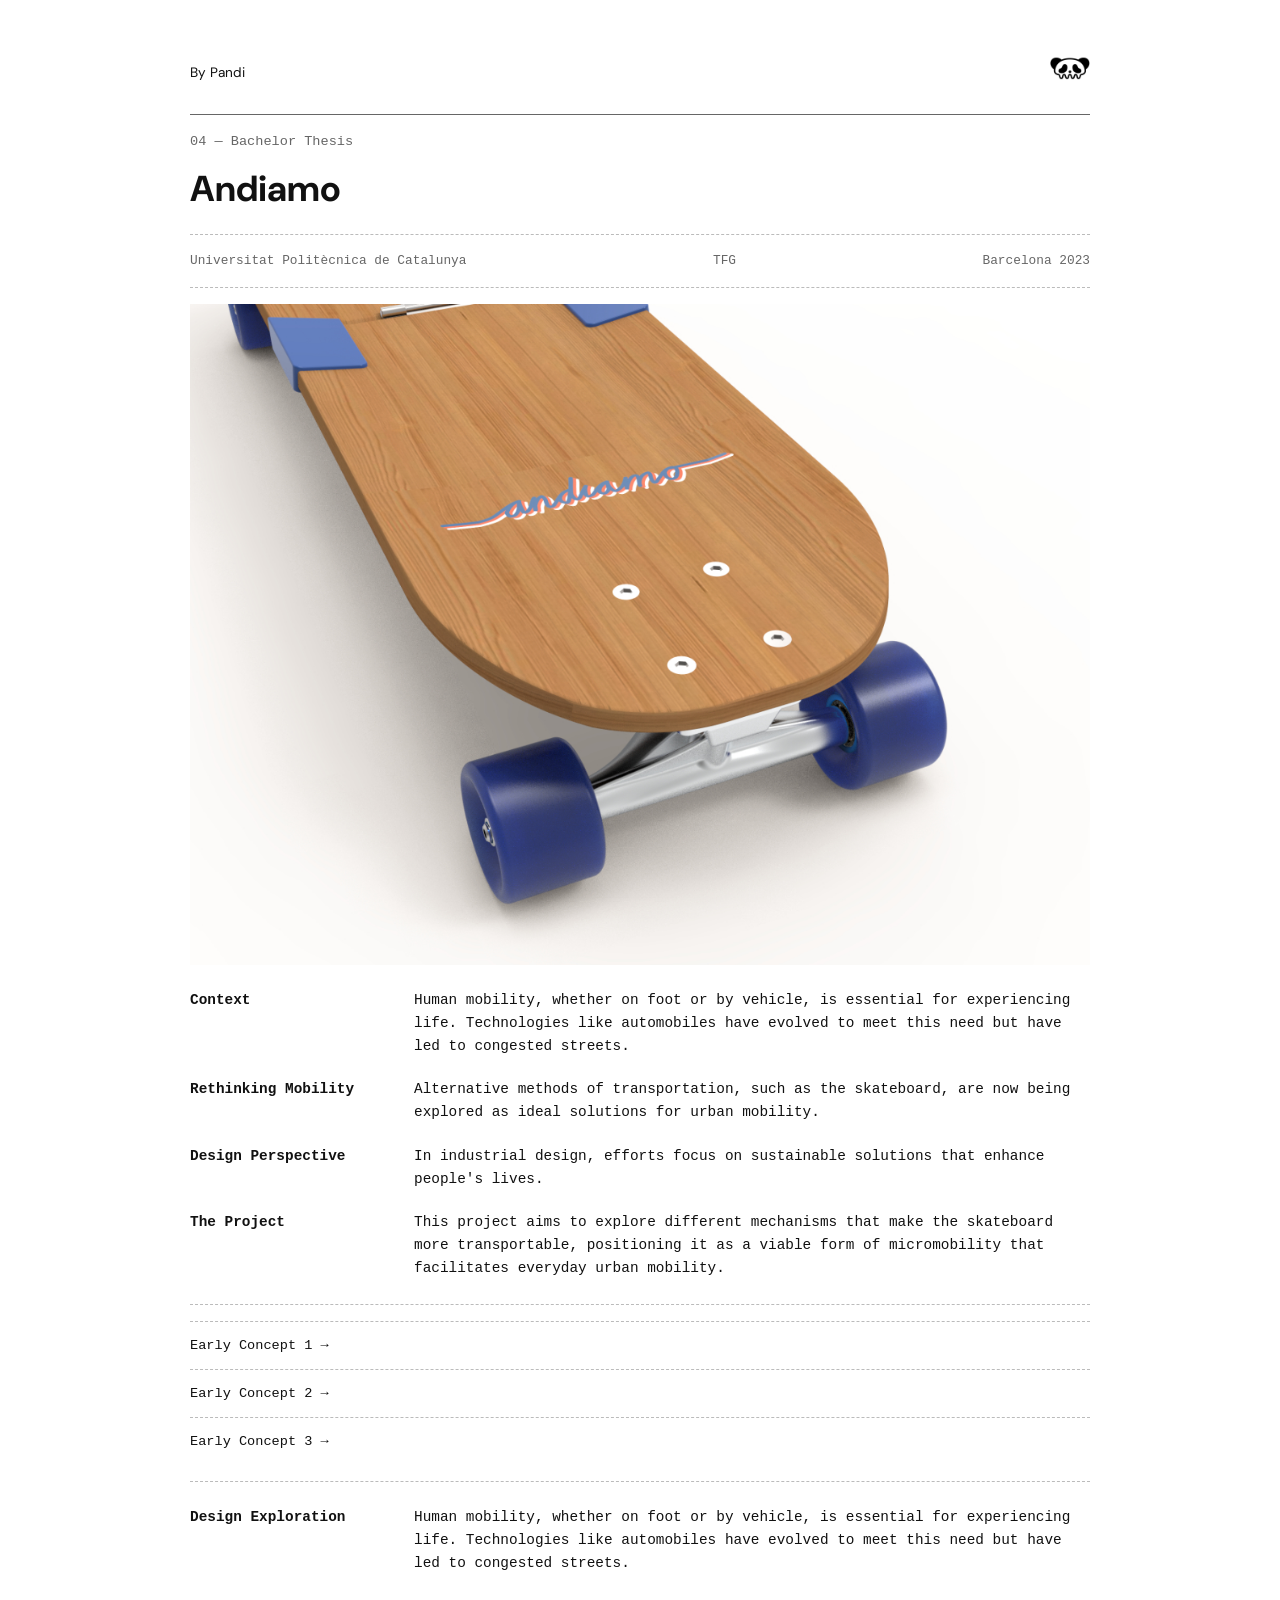
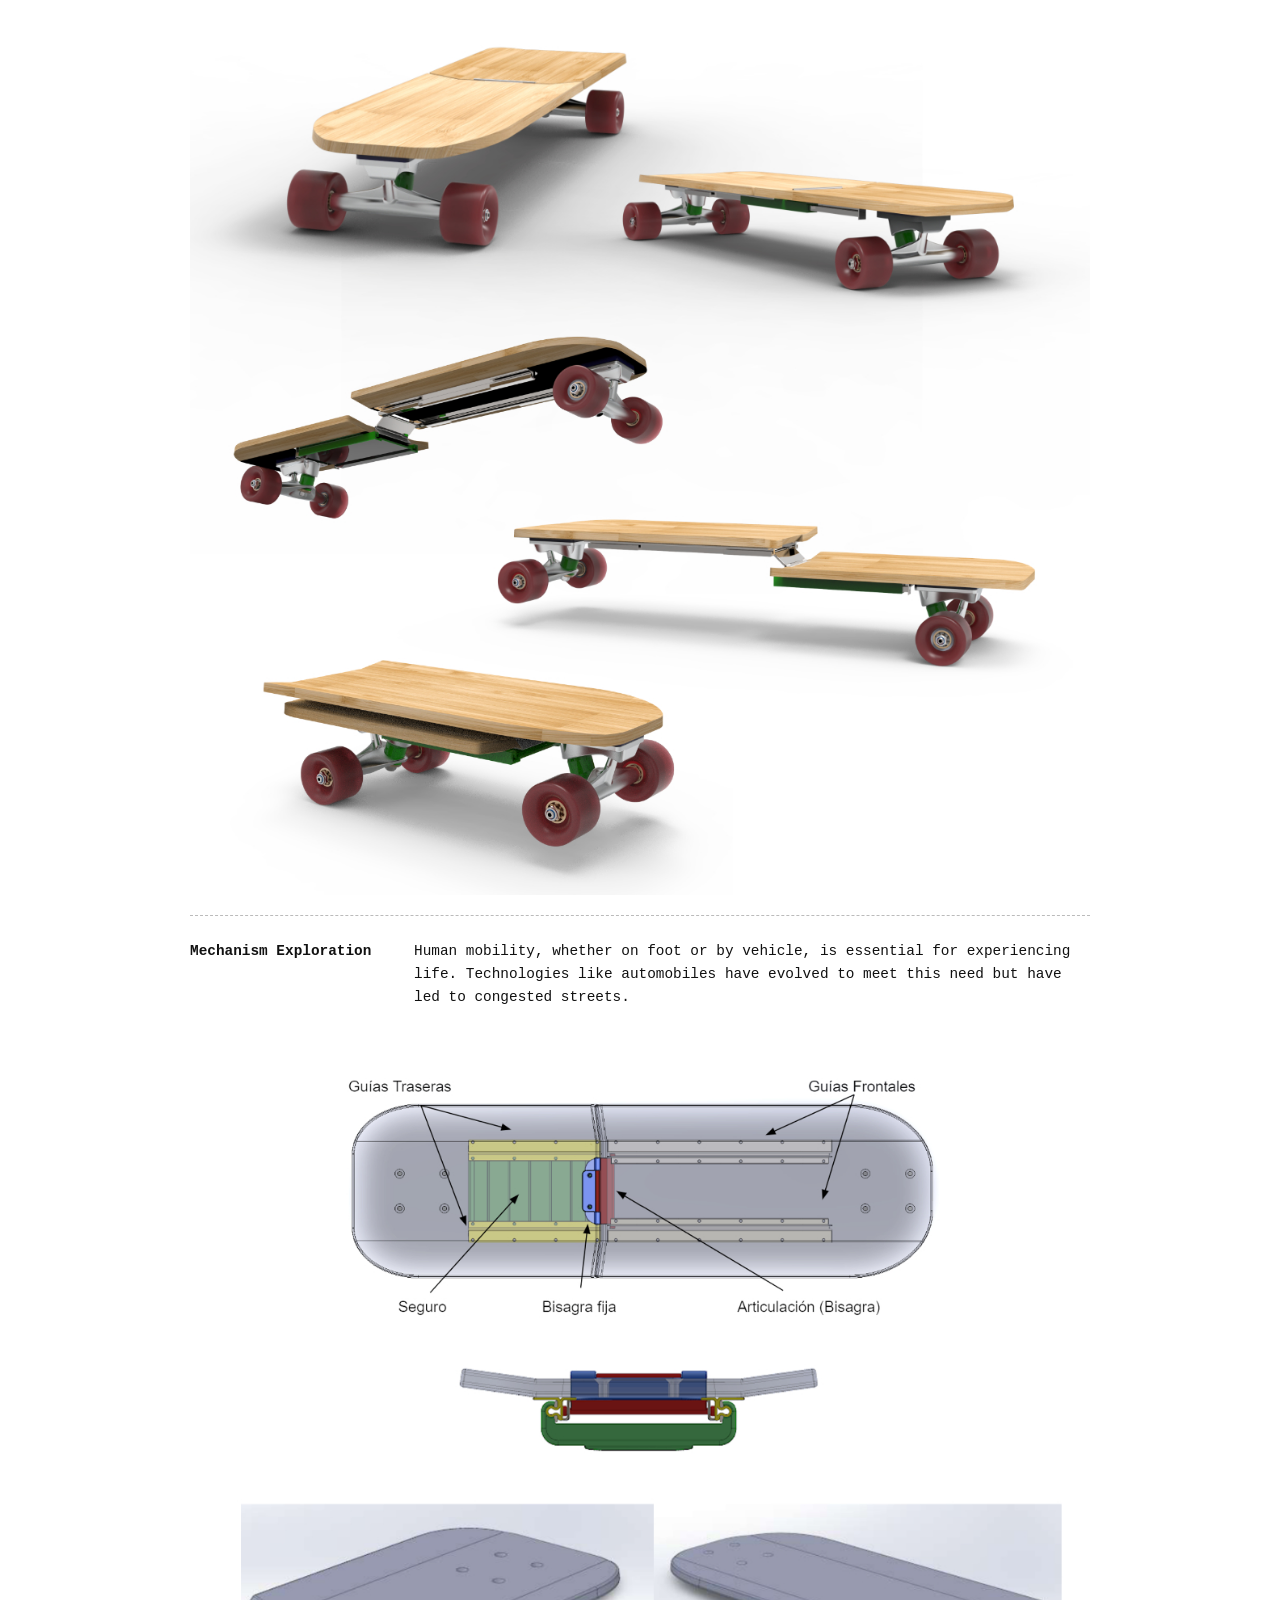
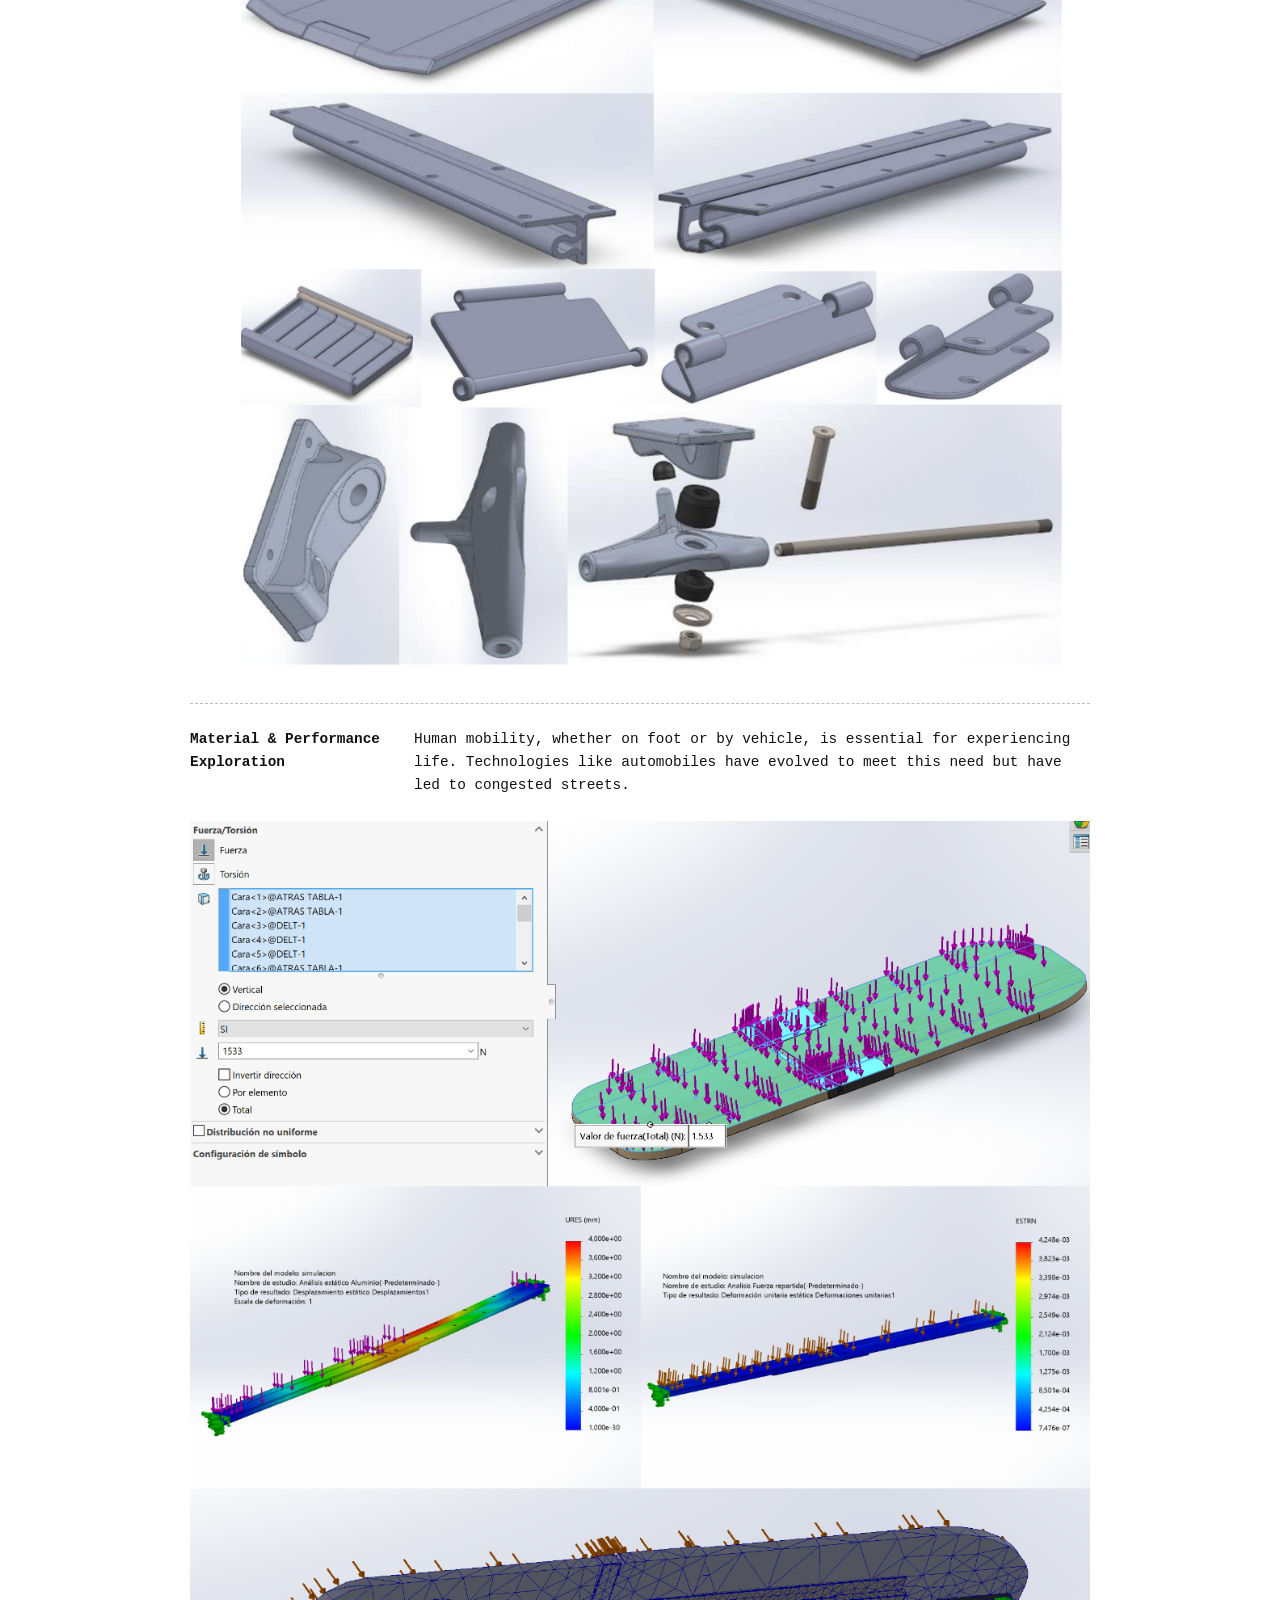
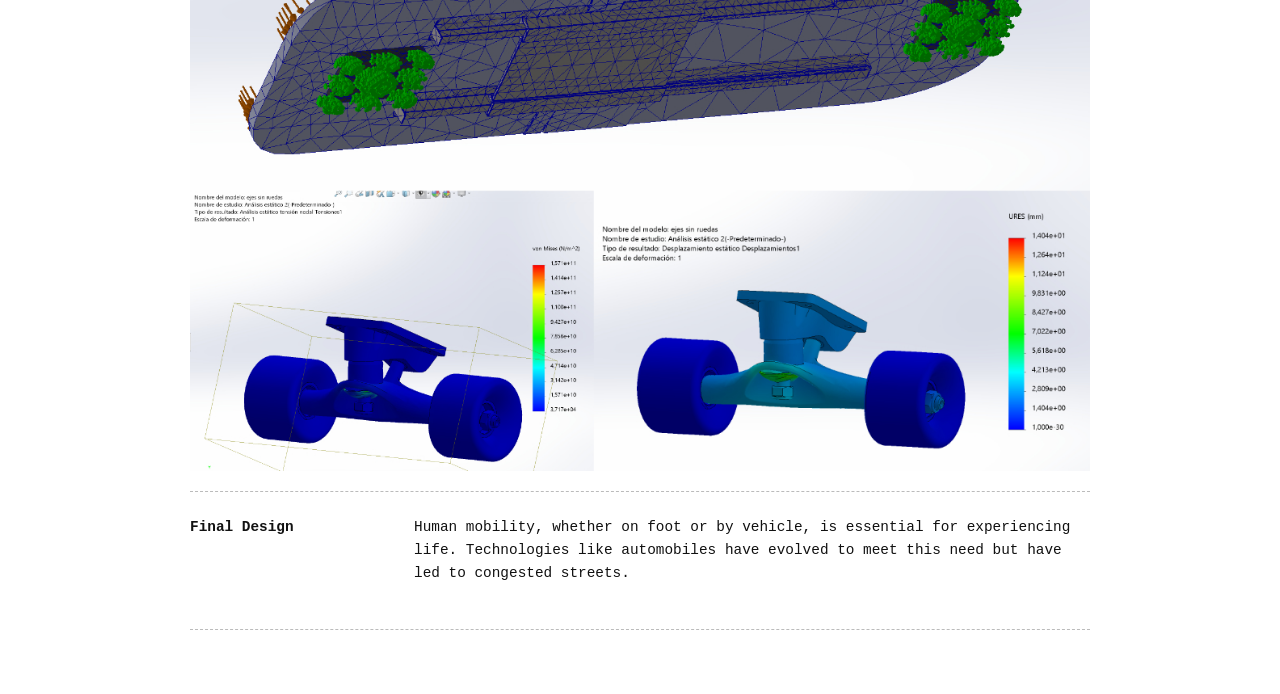
==== andiamo.html @ 56c618d1 "Add exploration sections and images to andiamo.html Added sections for Mechanism Exploration, Materi" ====
<!DOCTYPE html>
<html lang="en">
<head>
  <meta charset="UTF-8">
  <meta name="viewport" content="width=device-width, initial-scale=1.0">
  <title>By Pandi — Andiamo</title>

  <link rel="preconnect" href="https://fonts.googleapis.com">
  <link rel="preconnect" href="https://fonts.gstatic.com" crossorigin>
  <link href="https://fonts.googleapis.com/css2?family=DM+Sans:wght@700&display=swap" rel="stylesheet">

  <link rel="stylesheet" href="pages.css">
</head>
<body>

  <div class="page-wrap">

    
    <header class="page-header">
      <a href="index.html" class="site-name">By Pandi</a>
      <a href="index.html" class="logo-link">
      <img src="images/logo.jpg" alt="By Pandi logo">
      </a>
  </header>

    <div class="archive-divider-solid"></div>
    <p class="archive-tag">04 — Bachelor Thesis</p>

    <h1 class="archive-title">Andiamo</h1>

    <div class="archive-divider"></div>

    <div class="archive-meta-row">
      <span>Universitat Politècnica de Catalunya</span>
      <span>TFG</span>
      <span>Barcelona 2023</span>
    </div>

    <div class="archive-divider"></div>

    <img src="images/andiamo1.jpg" alt="" class="making-of-image"> 

    <div class="info-block">
      <div class="info-row">
        <span class="info-label">Context</span>
        <p class="info-text">Human mobility, whether on foot or by vehicle, is essential for experiencing life. Technologies like automobiles have evolved to meet this need but have led to congested streets.</p>
      </div>

      <div class="info-row">
        <span class="info-label">Rethinking Mobility</span>
        <p class="info-text">Alternative methods of transportation, such as the skateboard, are now being explored as ideal solutions for urban mobility.</p>
      </div>

      <div class="info-row">
        <span class="info-label">Design Perspective</span>
        <p class="info-text">In industrial design, efforts focus on sustainable solutions that enhance people's lives.</p>
      </div>

      <div class="info-row">
        <span class="info-label">The Project</span>
        <p class="info-text">This project aims to explore different mechanisms that make the skateboard more transportable, positioning it as a viable form of micromobility that facilitates everyday urban mobility.</p>
      </div>
     </div>

    <div class="archive-divider"></div>

    <div class="accordion-item">
      <button class="accordion-header">Early Concept 1 →</button>
      <div class="accordion-content">
        <img src="images/andiamo-boceto-1.jpg" alt="Draft 1" style="max-width: 100%;">
      </div>
    </div>

    <div class="accordion-item">
      <button class="accordion-header">Early Concept 2 →</button>
      <div class="accordion-content">
        <img src="images/andiamo-boceto-2.jpg" alt="Draft 2" style="max-width: 100%;">
      </div>
    </div>

    <div class="accordion-item">
      <button class="accordion-header">Early Concept 3 →</button>
      <div class="accordion-content">
        <img src="images/andiamo-boceto-3.jpg" alt="Draft 3" style="max-width: 100%;">
      </div>
    </div>

    <div class="archive-divider"></div>

    
    <div class="info-block">
      <div class="info-row">
        <span class="info-label">Design Exploration</span>
        <p class="info-text">Human mobility, whether on foot or by vehicle, is essential for experiencing life. Technologies like automobiles have evolved to meet this need but have led to congested streets.</p>
      </div>
     </div>

     <img src="images/andiamo-render-1.jpg" alt="" class="making-of-image"> 

     <div class="archive-divider"></div>
        <div class="info-block">
      <div class="info-row">
        <span class="info-label">Mechanism Exploration</span>
        <p class="info-text">Human mobility, whether on foot or by vehicle, is essential for experiencing life. Technologies like automobiles have evolved to meet this need but have led to congested streets.</p>
      </div>
     </div>

     <img src="images/andiamo-3D.jpg" alt="" class="making-of-image"> 

     <div class="archive-divider"></div>
        <div class="info-block">
      <div class="info-row">
        <span class="info-label">Material & Performance Exploration</span>
        <p class="info-text">Human mobility, whether on foot or by vehicle, is essential for experiencing life. Technologies like automobiles have evolved to meet this need but have led to congested streets.</p>
      </div>
     </div>

     <img src="images/andiamo-mechanics.jpg" alt="" class="making-of-image"> 

     <div class="archive-divider"></div>
        <div class="info-block">
      <div class="info-row">
        <span class="info-label">Final Design</span>
        <p class="info-text">Human mobility, whether on foot or by vehicle, is essential for experiencing life. Technologies like automobiles have evolved to meet this need but have led to congested streets.</p>
      </div>
     </div>

     <img src="images/andiamo-render-final.jpg" alt="" class="making-of-image"> 

     <div class="archive-divider"></div>


    <script src="accordion.js"></script>


</body>
</html>
---- pages.css ----
/*
  pages.css — used by every page EXCEPT index.html.
  Same fonts and monospace feel as your homepage, but laid out
  as a normal wide page instead of a narrow receipt card.
*/

html {
  scroll-behavior: smooth;
}

* {
  margin: 0;
  padding: 0;
  box-sizing: border-box;
}

body {
  font-family: "JetBrains Mono", "IBM Plex Mono", "Courier New", monospace;
  background: #ffffff;
  color: #111111;
  line-height: 1.6;
  padding: 48px 24px;
}

/* The main content column — wider than the receipt, left-aligned */
.page-wrap {
  width: 100%;
  max-width: 900px;
  margin: 0 auto;
}

/* Small back-to-home link, top of every subpage */
.page-header {
  display: flex;
  align-items: center;
  justify-content: space-between;
  margin-bottom: 10px;
}

.page-header a {
  text-decoration: none;
  color: #111;
}

.page-header .site-name {
  font-family: "DM Sans", sans-serif;
  font-weight: 400;
  font-size: 0.85rem;
}

.page-header img {
  height: 40px;
  width: auto;
  transition: filter 0.2s ease;
}

.page-header .logo-link:hover img {
  filter: invert(1);
}

/* Page title, same DM Sans bold as the homepage title */
.page-title {
  font-family: "DM Sans", sans-serif;
  font-weight: 700;
  font-size: 2.25rem;
  letter-spacing: 0.5px;
  margin-bottom: 8px;
}

.page-meta {
  font-size: 0.85rem;
  color: #666;
  margin-bottom: 32px;
}

.page-body {
  font-size: 0.95rem;
  max-width: 640px;
  margin-bottom: 40px;
}

.page-body p {
  margin-bottom: 16px;
}

/* Simple horizontal rule, thinner/plainer than the receipt's dashed one */
.page-rule {
  border-top: 1px solid #eee;
  margin: 32px 0;
}

/* Gallery grid for project photos */
.gallery-grid {
  display: grid;
  grid-template-columns: repeat(2, 1fr);
  gap: 20px;
  margin-bottom: 40px;
}

.gallery-grid img {
  width: 100%;
  height: auto;
  display: block;
}

/*
  ARCHIVE PAGES — shared by every "numbered gallery" page
  (ceramic-archive.html, fanzine-archive.html, etc).
  This is the reusable shell: doodle image + number nav + scroll behavior.
  What goes INSIDE each numbered section is up to that specific page.
*/

.archive-tag {
  font-size: 0.85rem;
  color: #666;
  margin-bottom: 5px;
}

.archive-divider {
  border-top: 1px dashed #bbb;
  margin: 16px 0;
}

/* A single solid line, heavier than the dashed dividers — use this
   for the one divider under the tag line, or anywhere you want a
   stronger break instead of the usual dashed rule. */
.archive-divider-solid {
  border-top: 1px solid #666;
  margin: 16px 0;
}

.archive-title {
  font-family: "DM Sans", sans-serif;
  font-weight: 700;
  font-size: 2.25rem;
  text-align: left;
  margin: 8px 0;
}

.archive-meta-row {
  display: flex;
  justify-content: space-between;
  font-size: 0.8rem;
  color: #666;
  margin: 16px 0;
}

.archive-doodle {
  width: 100%;
  max-width: 900px;
  height: auto;
  margin: 24px auto;
  display: block;
}

.archive-general-label {
  text-align: center;
  font-size: 0.85rem;
  color: #888;
  margin: 12px 0;
}

.archive-nav {
  display: flex;
  justify-content: center;
  gap: 28px;
  font-size: 0.9rem;
  padding-bottom: 6px;
  margin-bottom: 6px;
}

.archive-nav a {
  color: #111;
  text-decoration: none;
}

.archive-nav a:hover {
  text-decoration: underline;
}

.archive-nav a.active {
  font-weight: 700;
  text-decoration: underline;
}

.archive-nav .sep {
  color: #bbb;
}

/*
  Panels: one per project number. Hidden by default, shown when
  its matching number is clicked. Content inside each is free-form —
  use the helper classes below, or write custom layout per panel.
*/
.gallery-panel {
  display: none;
}

.gallery-panel.active {
  display: block;
}

/* A single centered photo */
.gallery-single {
  max-width: 420px;
  margin: 0 auto;
}

.gallery-single img {
  width: 100%;
  height: auto;
  display: block;
}

/* Three photos in a row (falls back to 1 column on phones automatically,
   since it shares the same @media rule as .gallery-grid below) */
.gallery-grid-3 {
  display: grid;
  grid-template-columns: repeat(3, 1fr);
  gap: 16px;
}

.gallery-grid-3 img {
  width: 100%;
  height: auto;
  display: block;
}

/* Photos stacked vertically, e.g. for a tall sequence */
.gallery-stack img {
  width: auto;
  max-height: 620px;
  height: auto;
  max-width: 100%;
  display: block;
  margin: 0 auto 20px auto;
}

.gallery-caption {
  text-align: center;
  font-size: 0.8rem;
  color: #777;
  margin-top: 8px;
}

/* Each numbered project block. Content inside is free-form per page. */
.archive-section {
  padding-top: 24px;
  margin-bottom: 48px;
  border-top: 1px solid #eee;
}

.archive-section-title {
  font-family: "DM Sans", sans-serif;
  font-weight: 700;
  font-size: 1.3rem;
  margin-bottom: 16px;
}

/* Centered bold title shown above each gallery panel's images */
.gallery-panel-title {
  font-family: "JetBrains Mono", "IBM Plex Mono", "Courier New", monospace;
  font-weight: 700;
  text-align: center;
  color: #111;
  font-size: 1rem;
  letter-spacing: 0.5px;
  margin-bottom: 20px;
}

.archive-caption {
  font-size: 0.8rem;
  color: #777;
  margin-top: 6px;
}

@media (max-width: 600px) {
  .gallery-grid,
  .gallery-grid-3 {
    grid-template-columns: 1fr;
  }
  .page-title {
    font-size: 1.6rem;
  }
  body {
    padding: 32px 18px;
  }
  .archive-nav {
    font-size: 0.9rem;
    gap: 8px;
  }
}

/*
  STORY-STYLE PAGES (fanzine, project write-ups, etc)
  Reuses .archive-tag, .archive-divider, .archive-title, .archive-meta-row
  from above. These are the additional pieces specific to this format.
*/

.archive-body {
  font-size: 0.9rem;
  line-height: 1.6;
  margin: 16px 0;
}

/* Left-aligned dashed label, e.g. "- Read the zine -" (different from
   .archive-general-label, which is centered, used for "General") */
.section-note {
  font-size: 0.85rem;
  color: #888;
  margin: 12px 0;
}

/* The prev / image / next row */
.pager {
  display: flex;
  align-items: center;
  justify-content: center;
  gap: 24px;
  margin: 24px 0;
}

.pager-image {
  max-width: 100%;
  max-height: 65vh;
  width: auto;
  height: auto;
  display: block;
  margin: 0 auto;
}

.pager-prev,
.pager-next {
  background: none;
  border: none;
  font-size: 1.4rem;
  color: #666;
  cursor: pointer;
  padding: 8px;
}

.pager-prev:hover,
.pager-next:hover {
  color: #111;
}

.pager-counter {
  text-align: center;
  font-size: 0.85rem;
  color: #111;
  margin-bottom: 24px;
}

/*
  REFERENCES LIST
  Each row is a link with a name/title on the left and a category
  label on the right. The whole row grows and changes color on
  hover, together. Add or remove rows freely — no limit.
*/
.reference-row {
  display: flex;
  justify-content: space-between;
  gap: 16px;
  padding: 6px 0;
  color: #111;
  text-decoration: none;
  transform-origin: left;
  transition: color 0.2s ease, transform 0.2s ease;
}
 
.reference-row:hover {
  transform: scale(1.02);
}
 
.reference-name {
  font-size: 0.85rem;
}
 
.reference-category {
  font-size: 0.85rem;
  text-align: right;
  white-space: nowrap;
}
 
/* A centered dashed-section label, like "- Want a copy? Reach out! -" */
.section-note-center {
  text-align: center;
  font-size: 0.85rem;
  color: #888;
  margin: 16px 0;
}
 
/* "Making of" photos — all the same width, stacked vertically,
   height follows each photo's own real aspect ratio */
.making-of-image {
  width: 100%;
  max-width: 1000px;
  height: auto;
  display: block;
  margin: 0 auto 20px auto;
}


/*
  INFO BLOCK
  Rows of "label on the left, description on the right" — e.g.
  Context / The Alternative / Design Focus / This Project.
  Add or remove .info-row blocks freely inside .info-block.
*/
.info-block {
  margin: 24px 0;
}
 
.info-row {
  display: flex;
  gap: 24px;
  align-items: flex-start;
  margin-bottom: 20px;
}
 
.info-label {
  font-weight: 700;
  flex: 0 0 200px;
  font-size: 0.9rem;
}
 
.info-text {
  font-size: 0.9rem;
  line-height: 1.6;
  margin: 0;
}
 
/* Stack label above text on narrow screens instead of side by side */
@media (max-width: 600px) {
  .info-row {
    flex-direction: column;
    gap: 4px;
  }
  .info-label {
    flex: none;
  }
}

/*
  ACCORDION
  Click a header row, its content expands below it. Click again,
  it collapses. Each item is independent.
*/
.accordion-item {
  border-top: 1px dashed #bbb;
}
 
.accordion-item:last-child {
  border-bottom: 1px dashed #bbb;
}
 
.accordion-header {
  display: block;
  width: 100%;
  text-align: left;
  background: none;
  border: none;
  font-family: inherit;
  font-size: 0.85rem;
  color: #111;
  padding: 16px 0;
  cursor: pointer;
}
 
.accordion-content {
  display: none;
  padding-bottom: 20px;
}
 
.accordion-item.open .accordion-content {
  display: block;
}
 
.accordion-item.open .accordion-header {
  font-weight: 700;
}
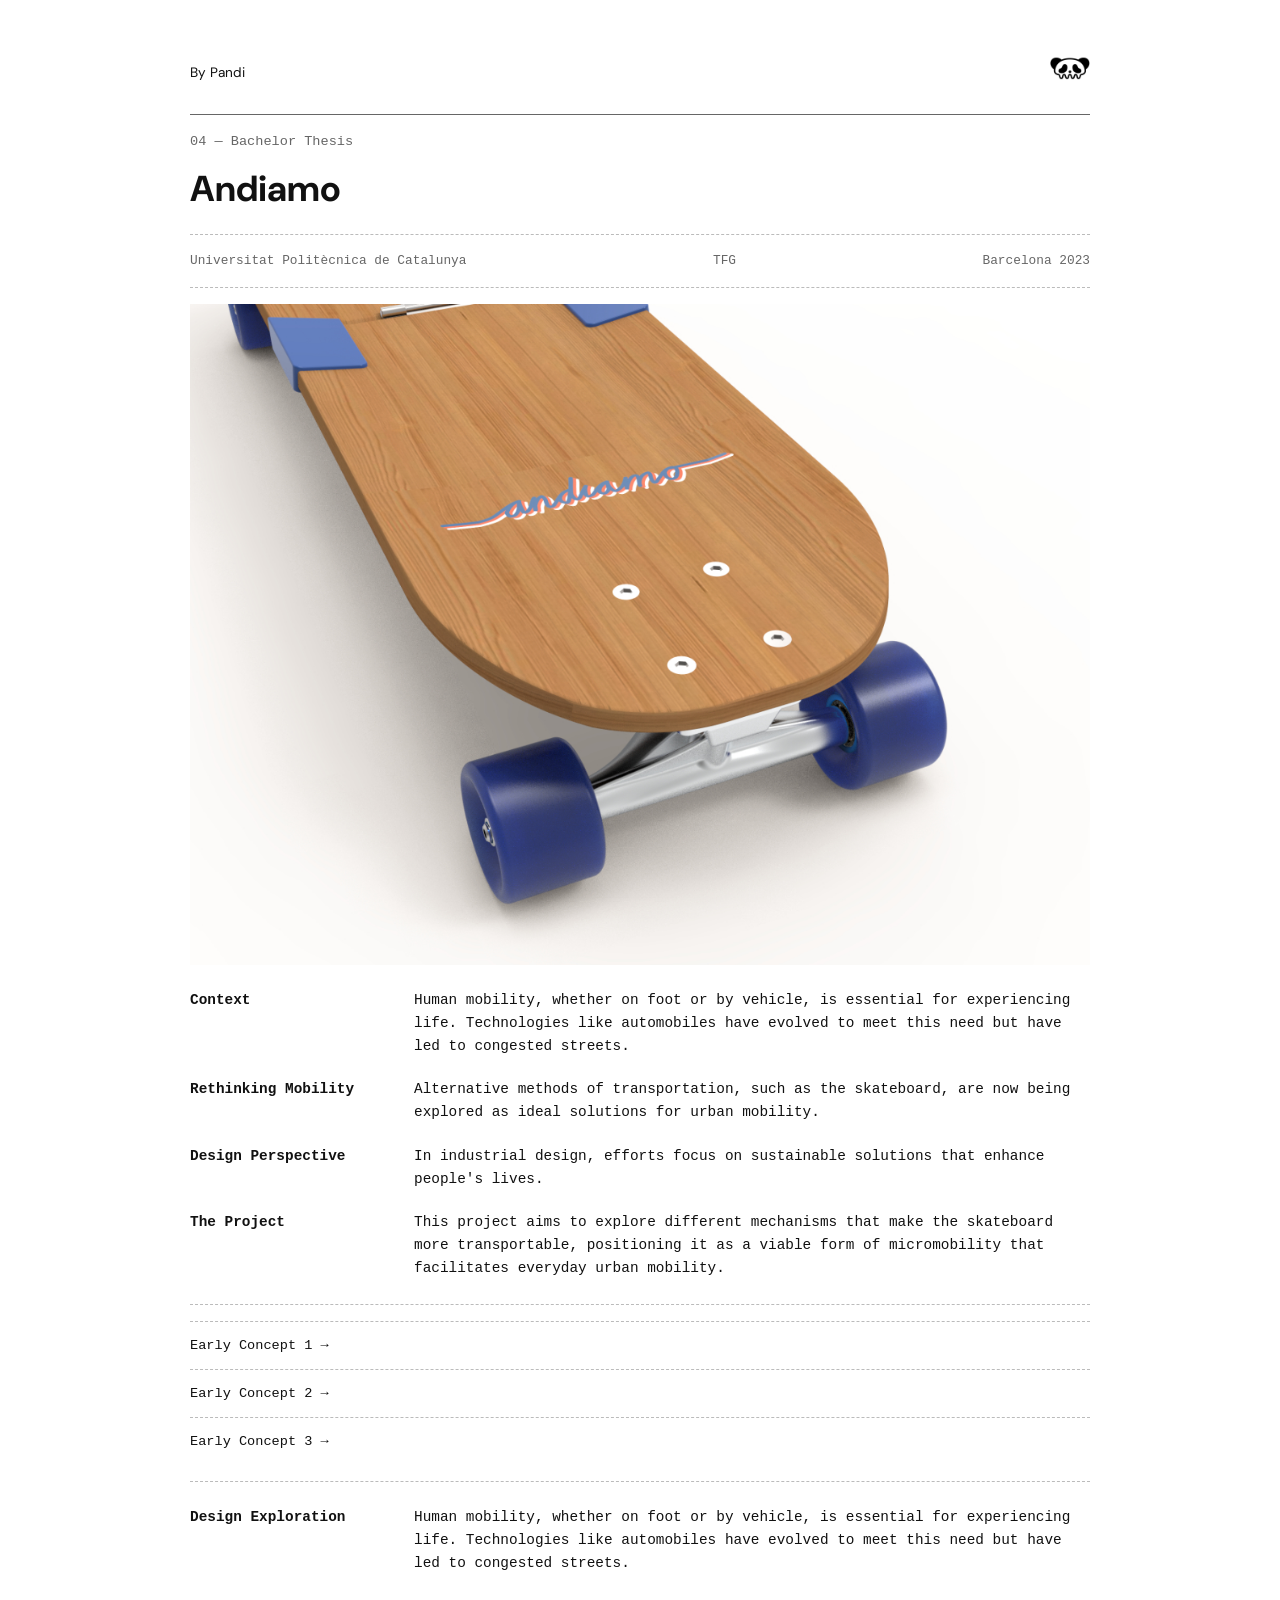
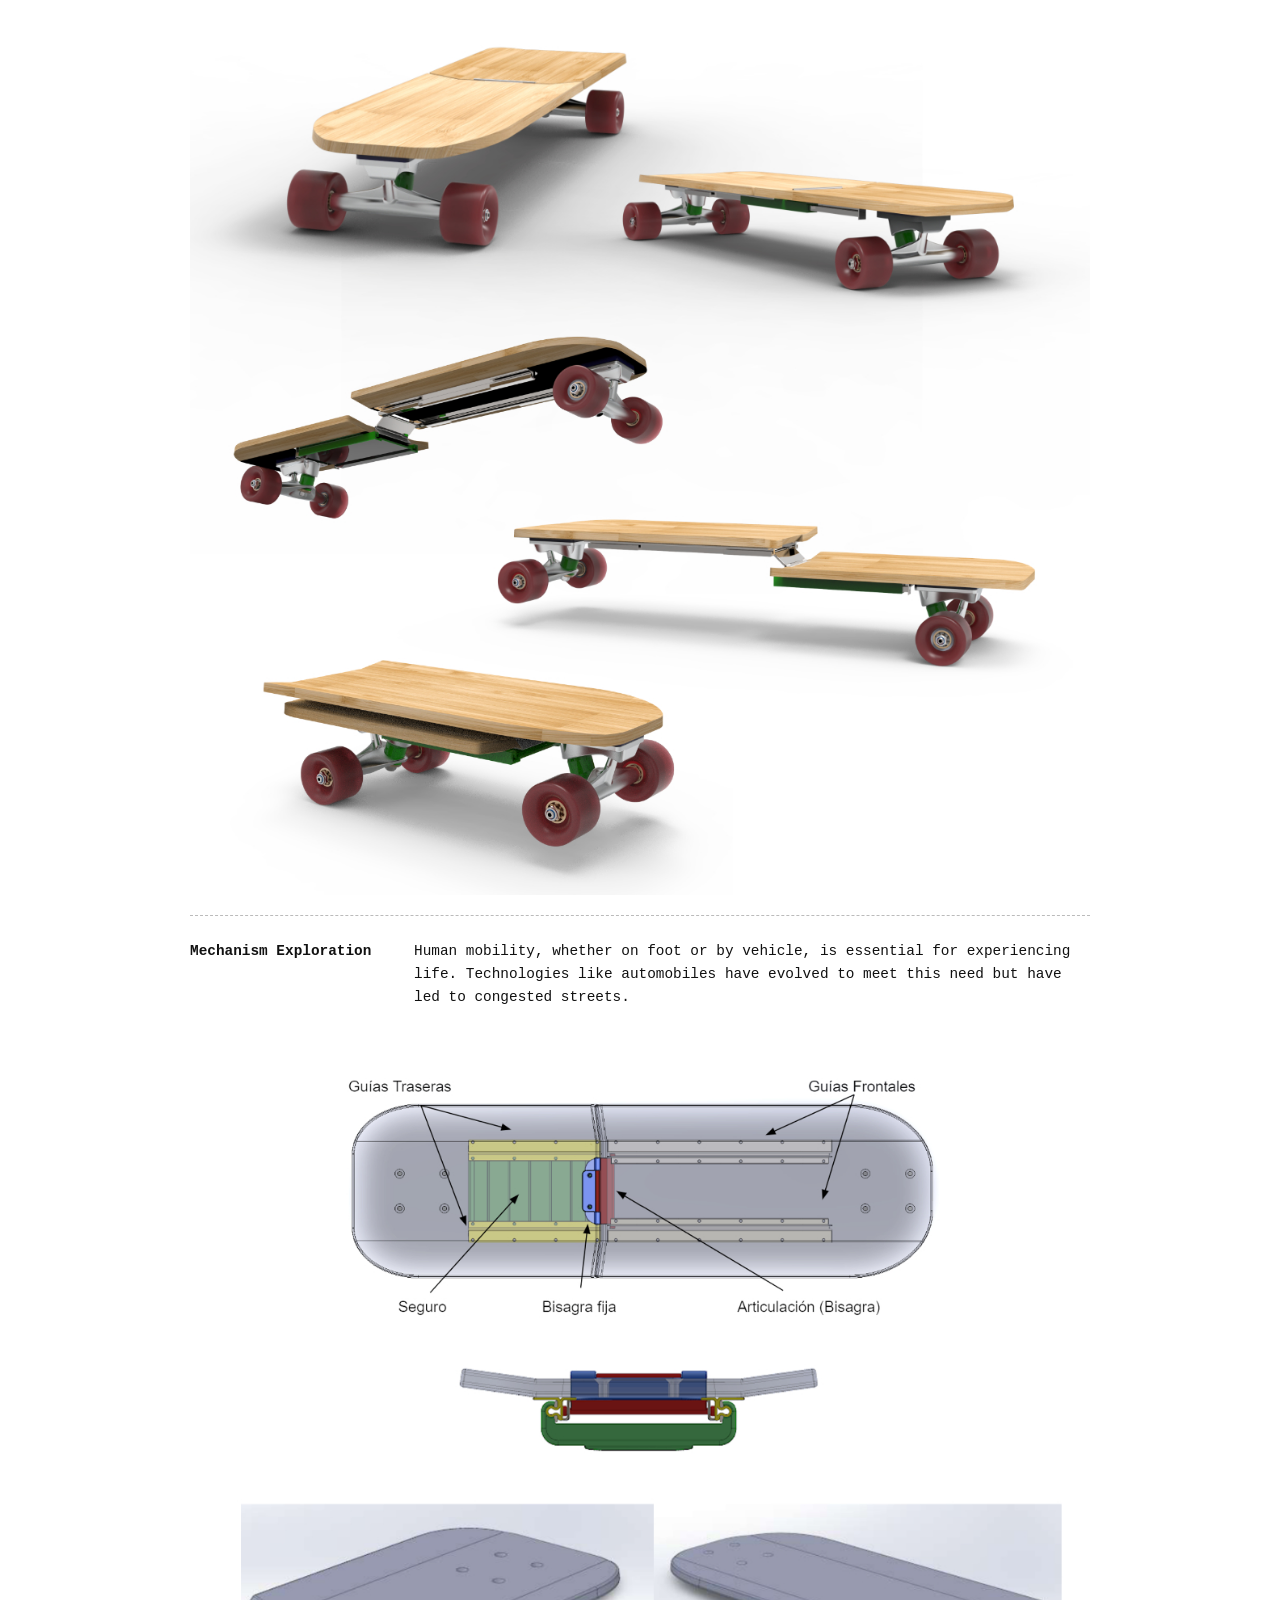
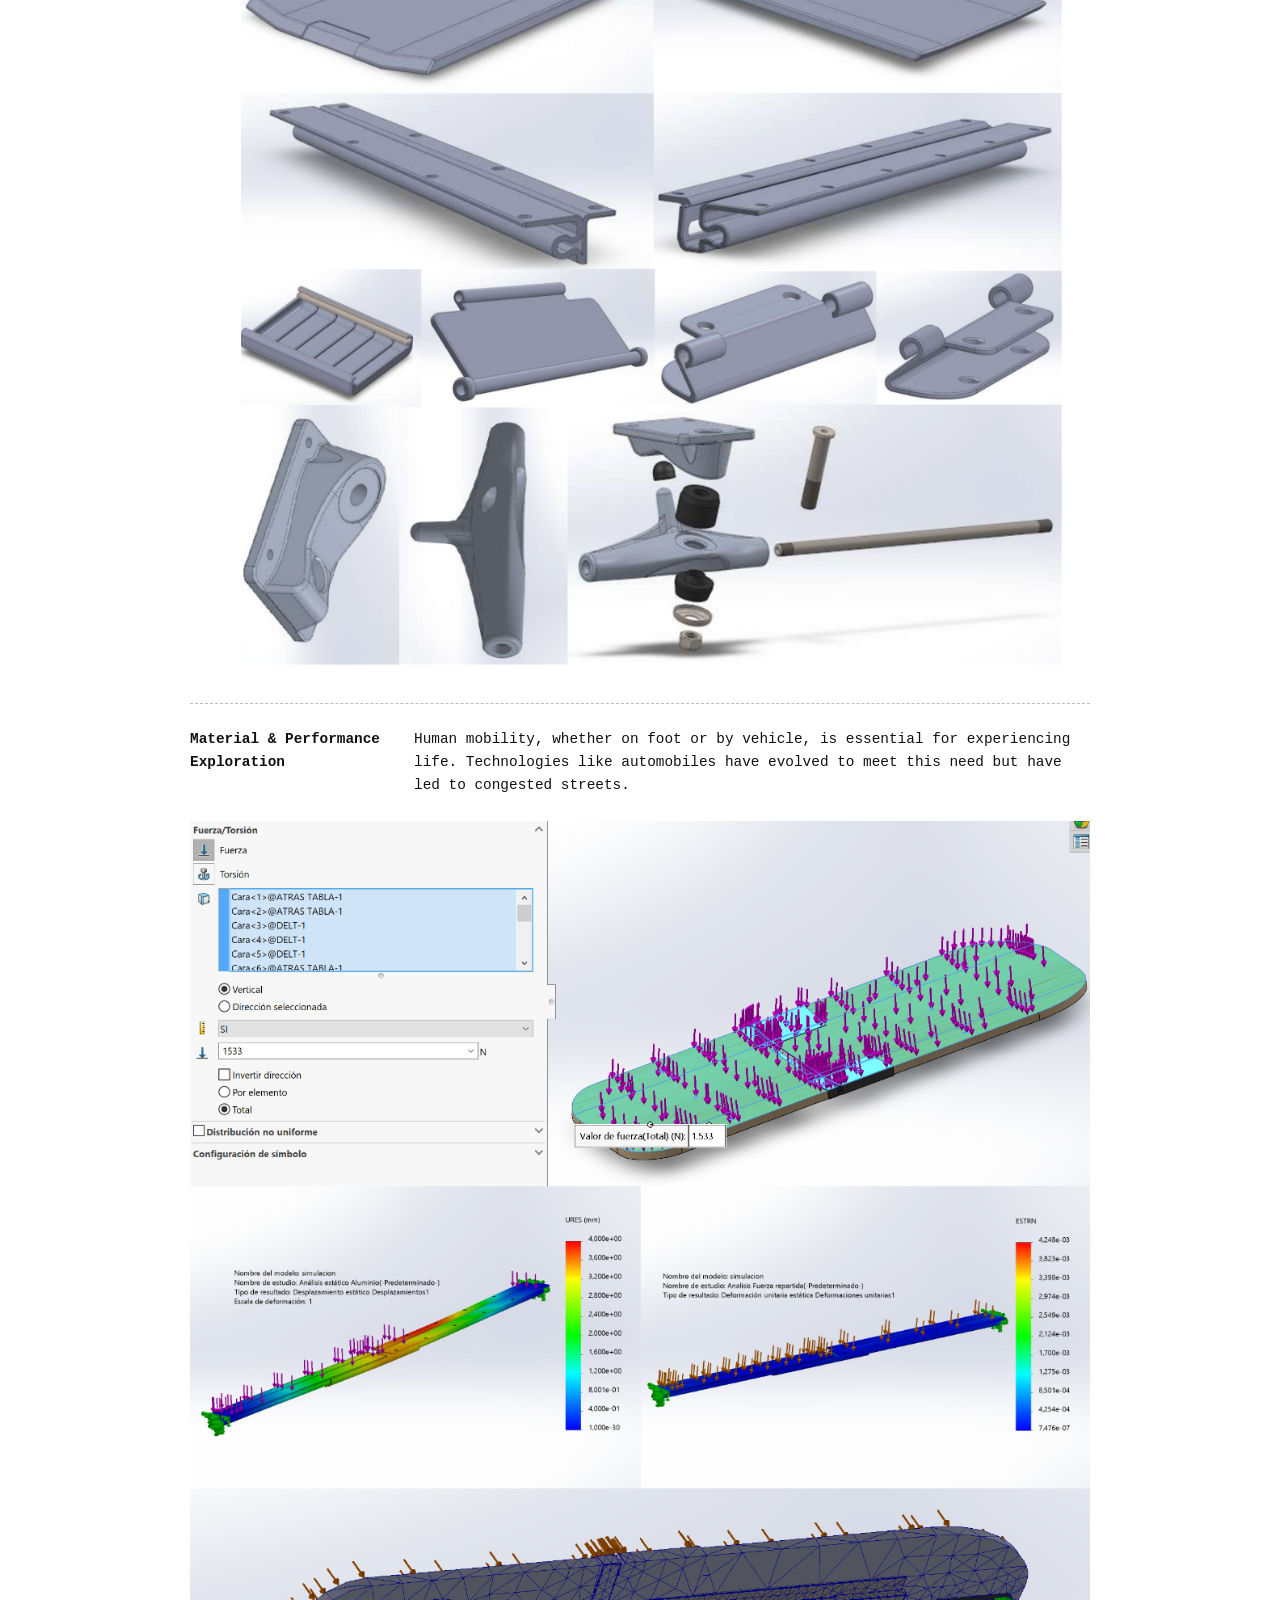
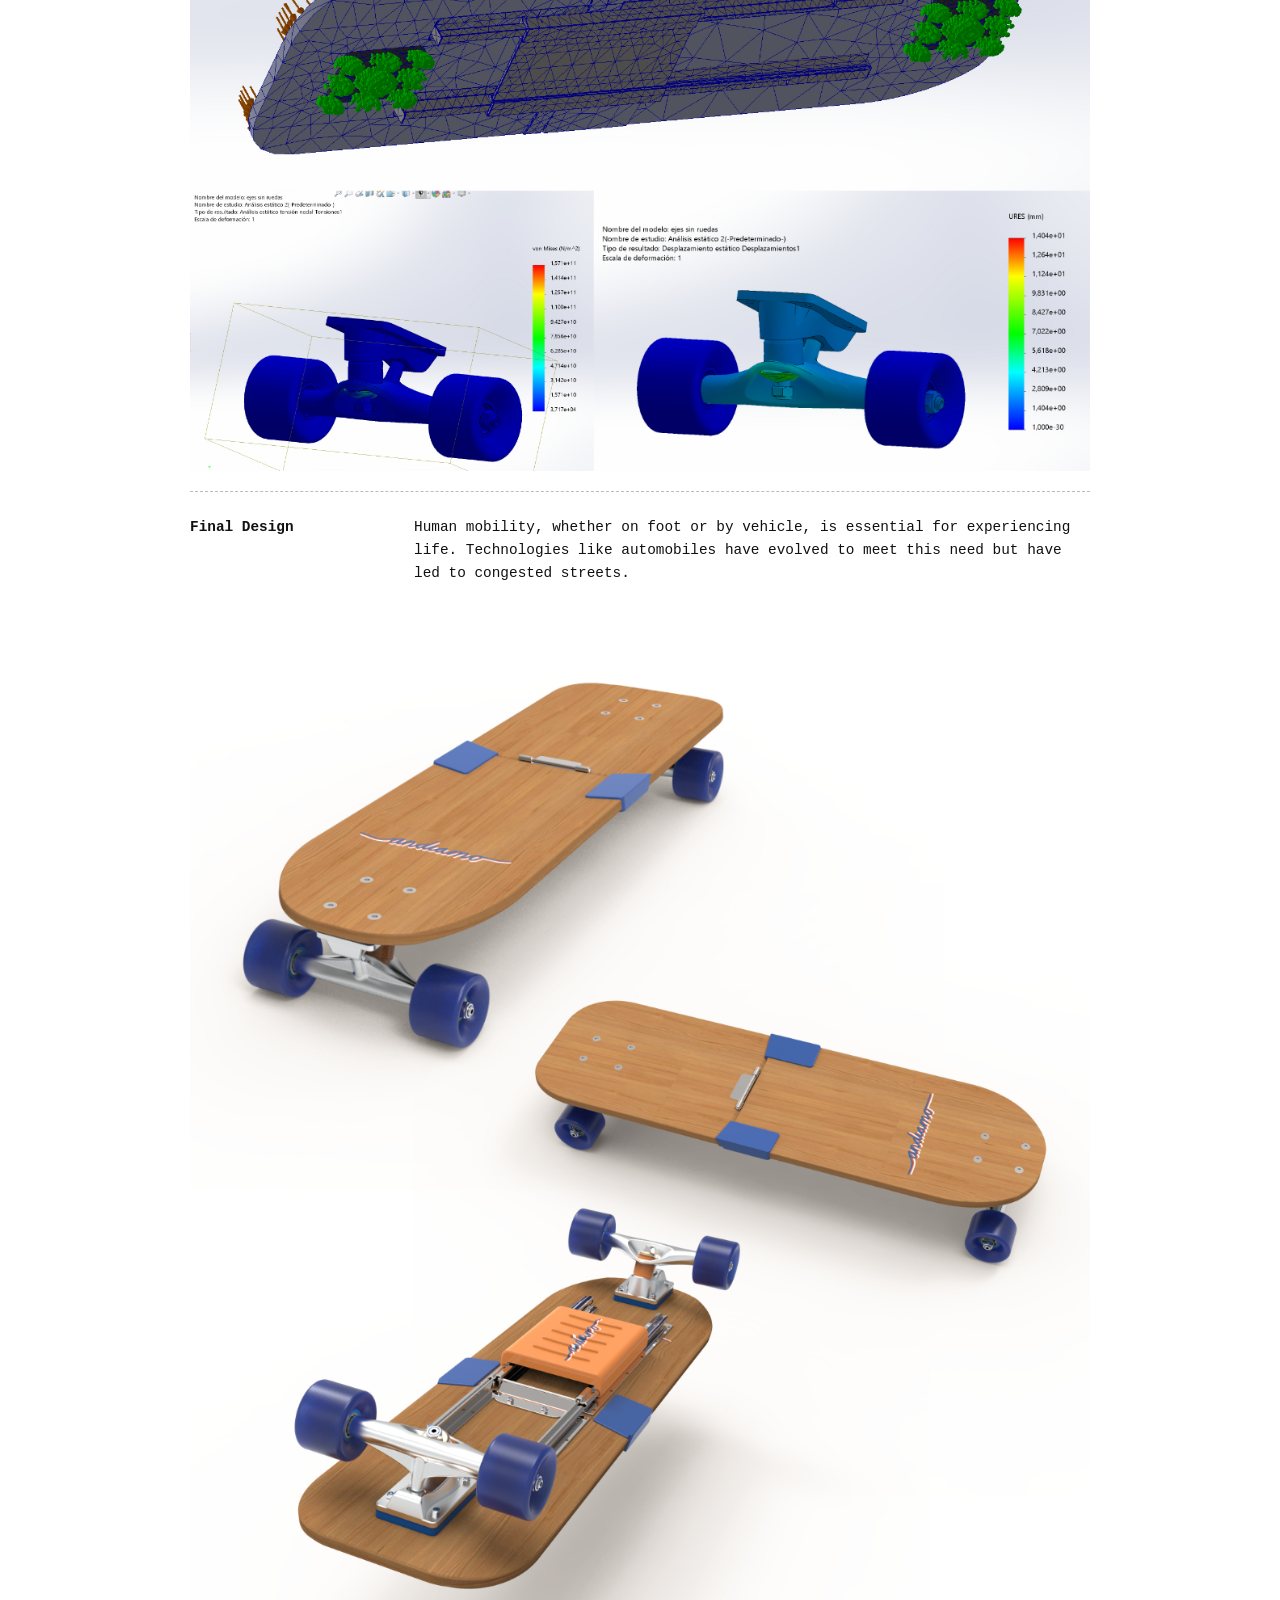
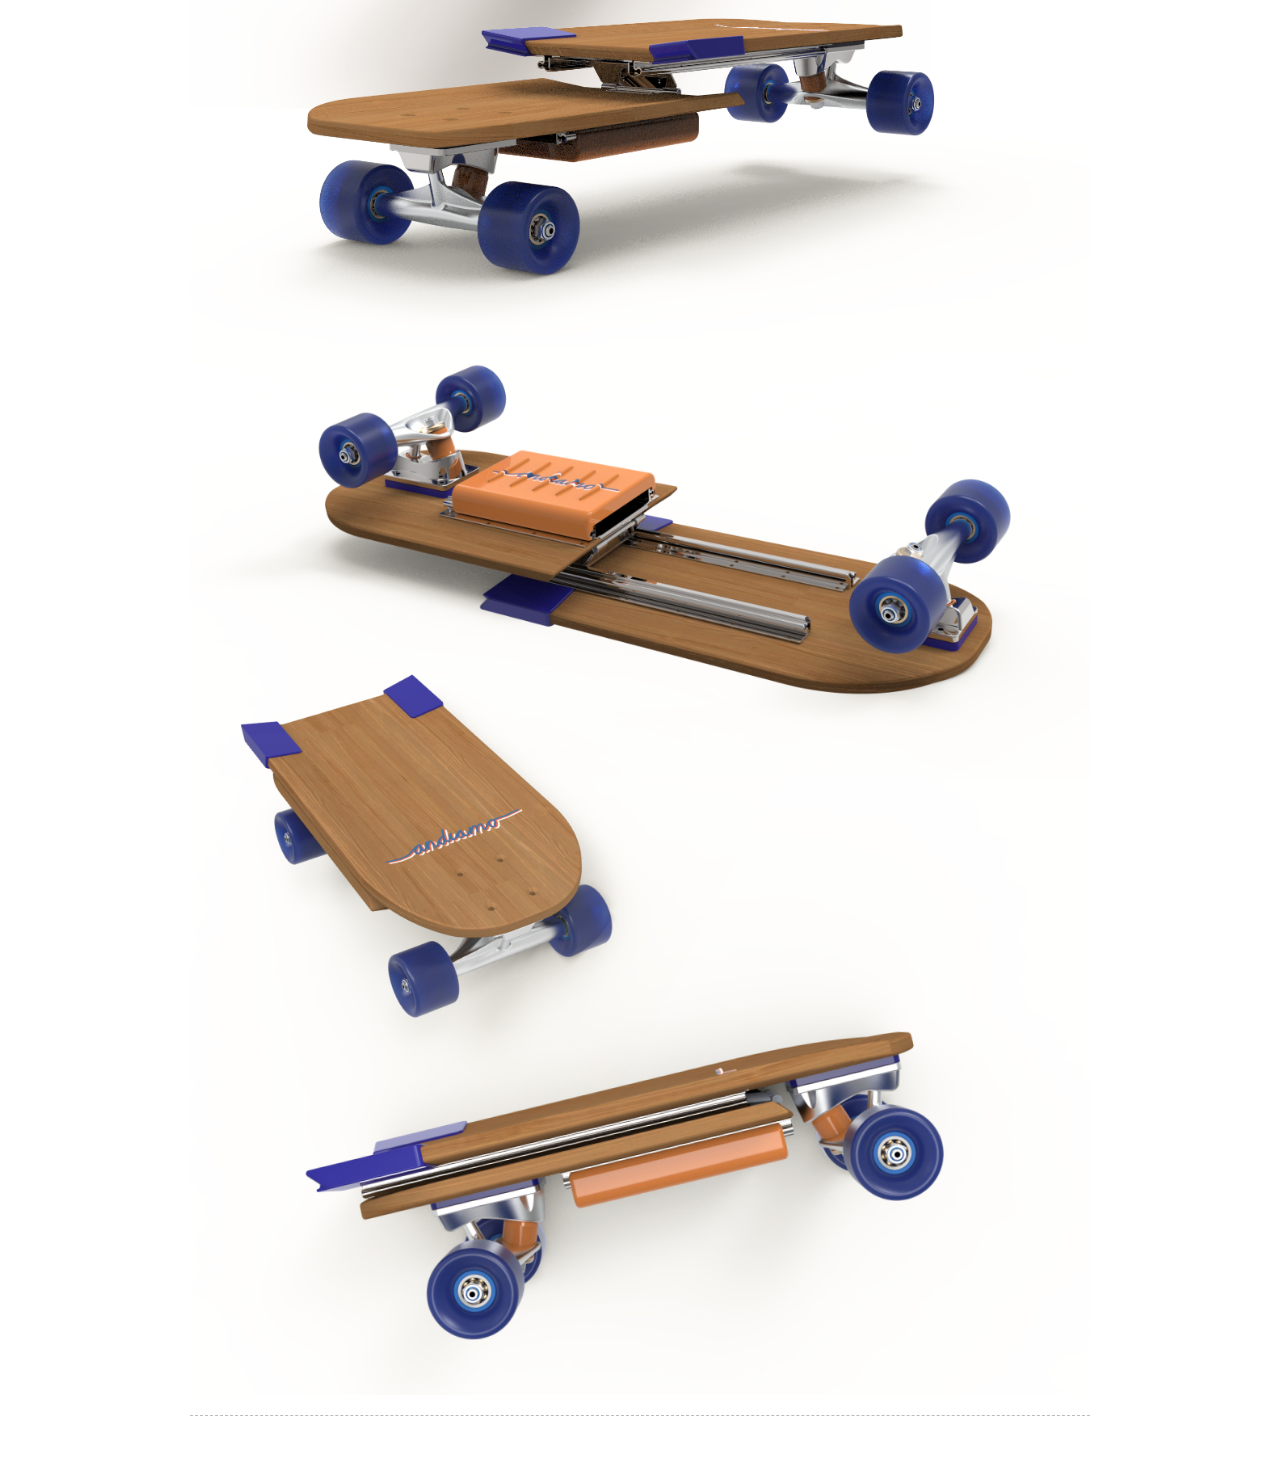
==== commit 8b0aca3a: "Update andiamo.html" ====
--- a/andiamo.html
+++ b/andiamo.html
@@ -125,7 +125,7 @@
       </div>
      </div>
 
-     <img src="images/andiamo-render-final.jpg" alt="" class="making-of-image"> 
+     <img src="images/andiamo-renders-final.jpg" alt="" class="making-of-image"> 
 
      <div class="archive-divider"></div>
 
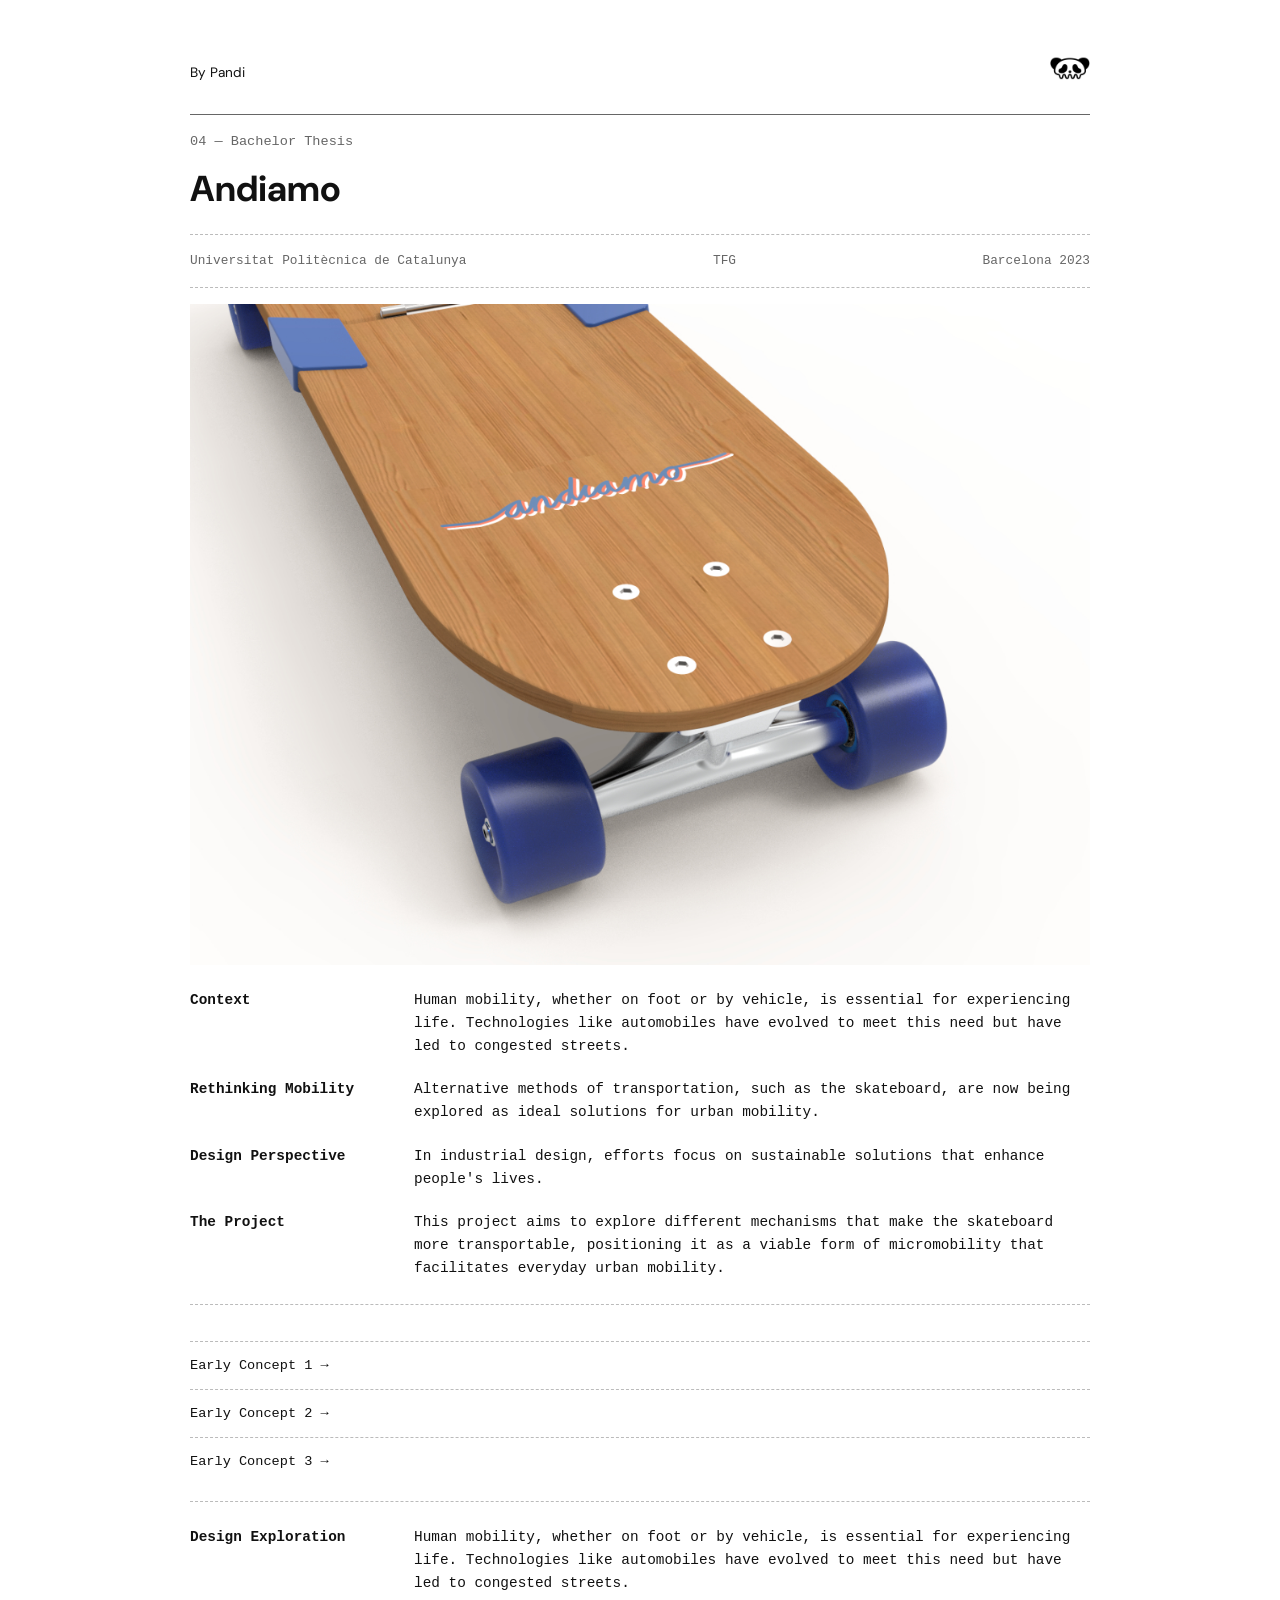
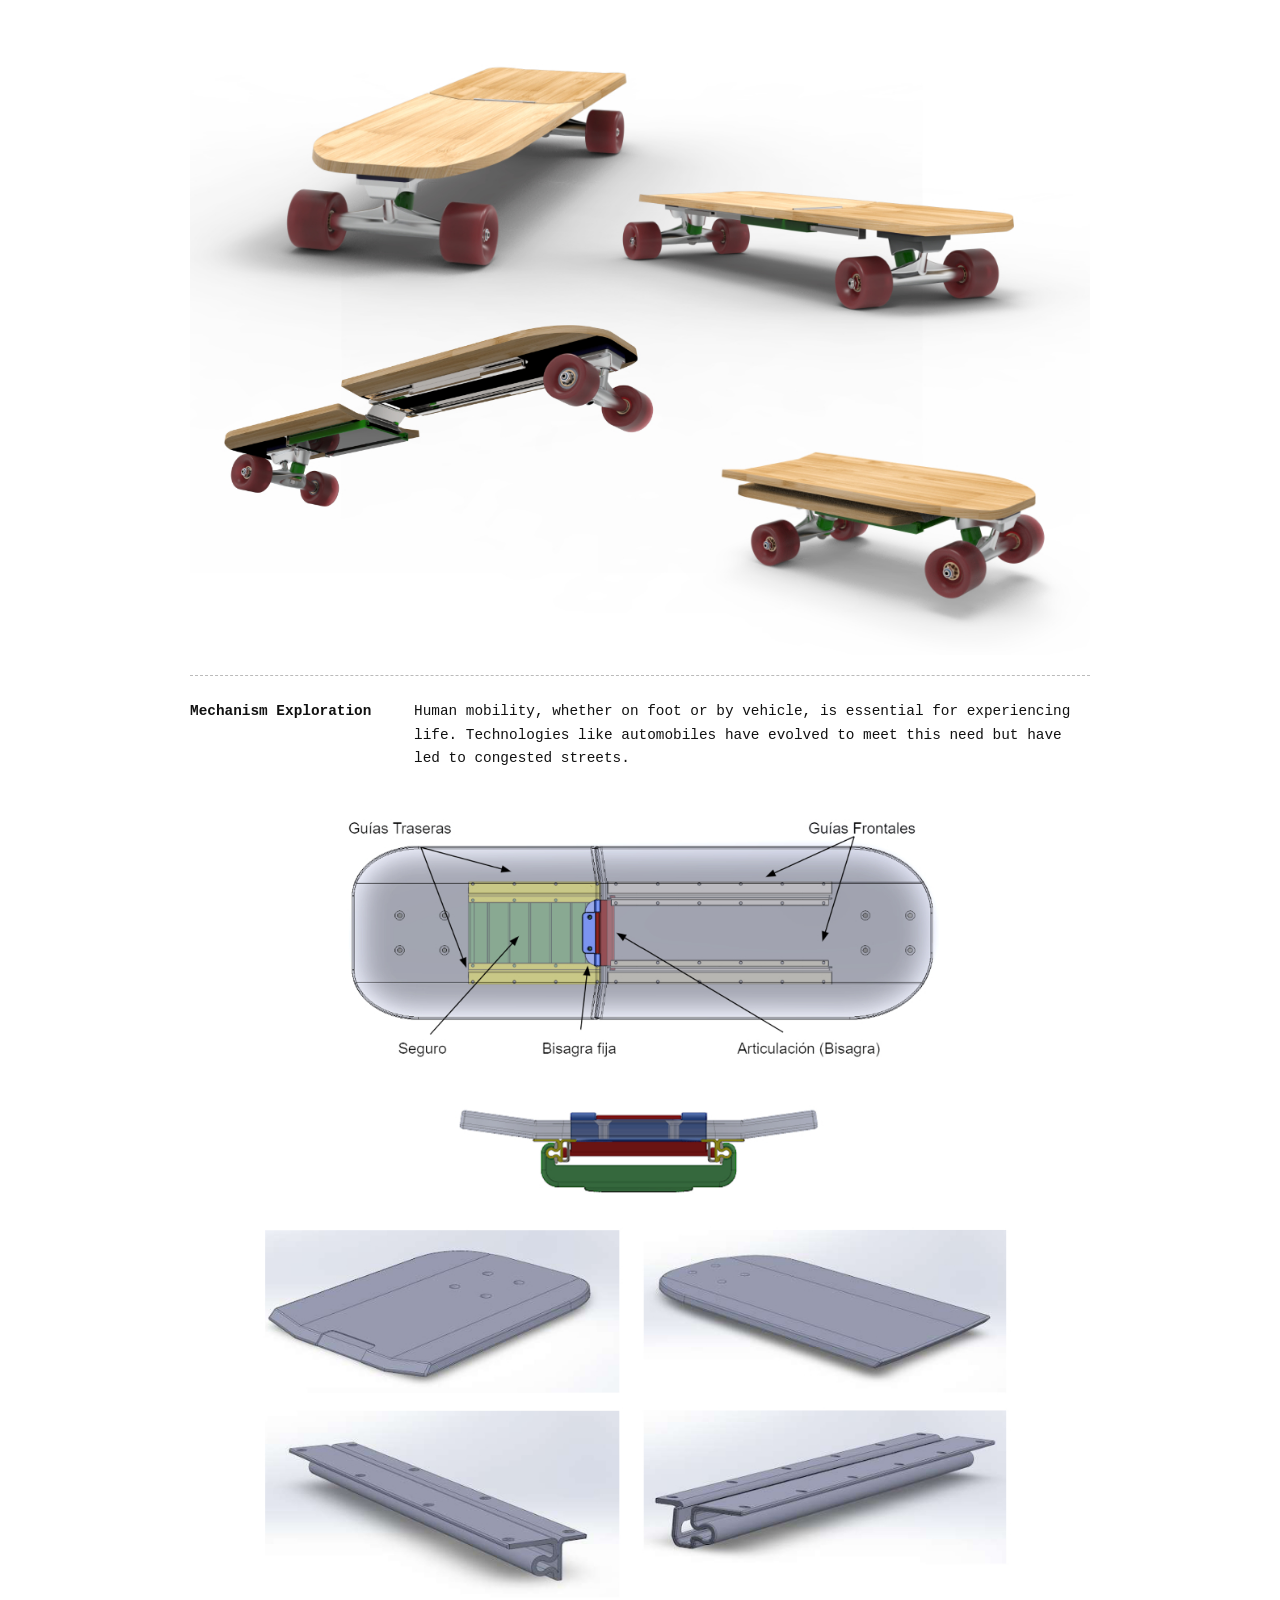
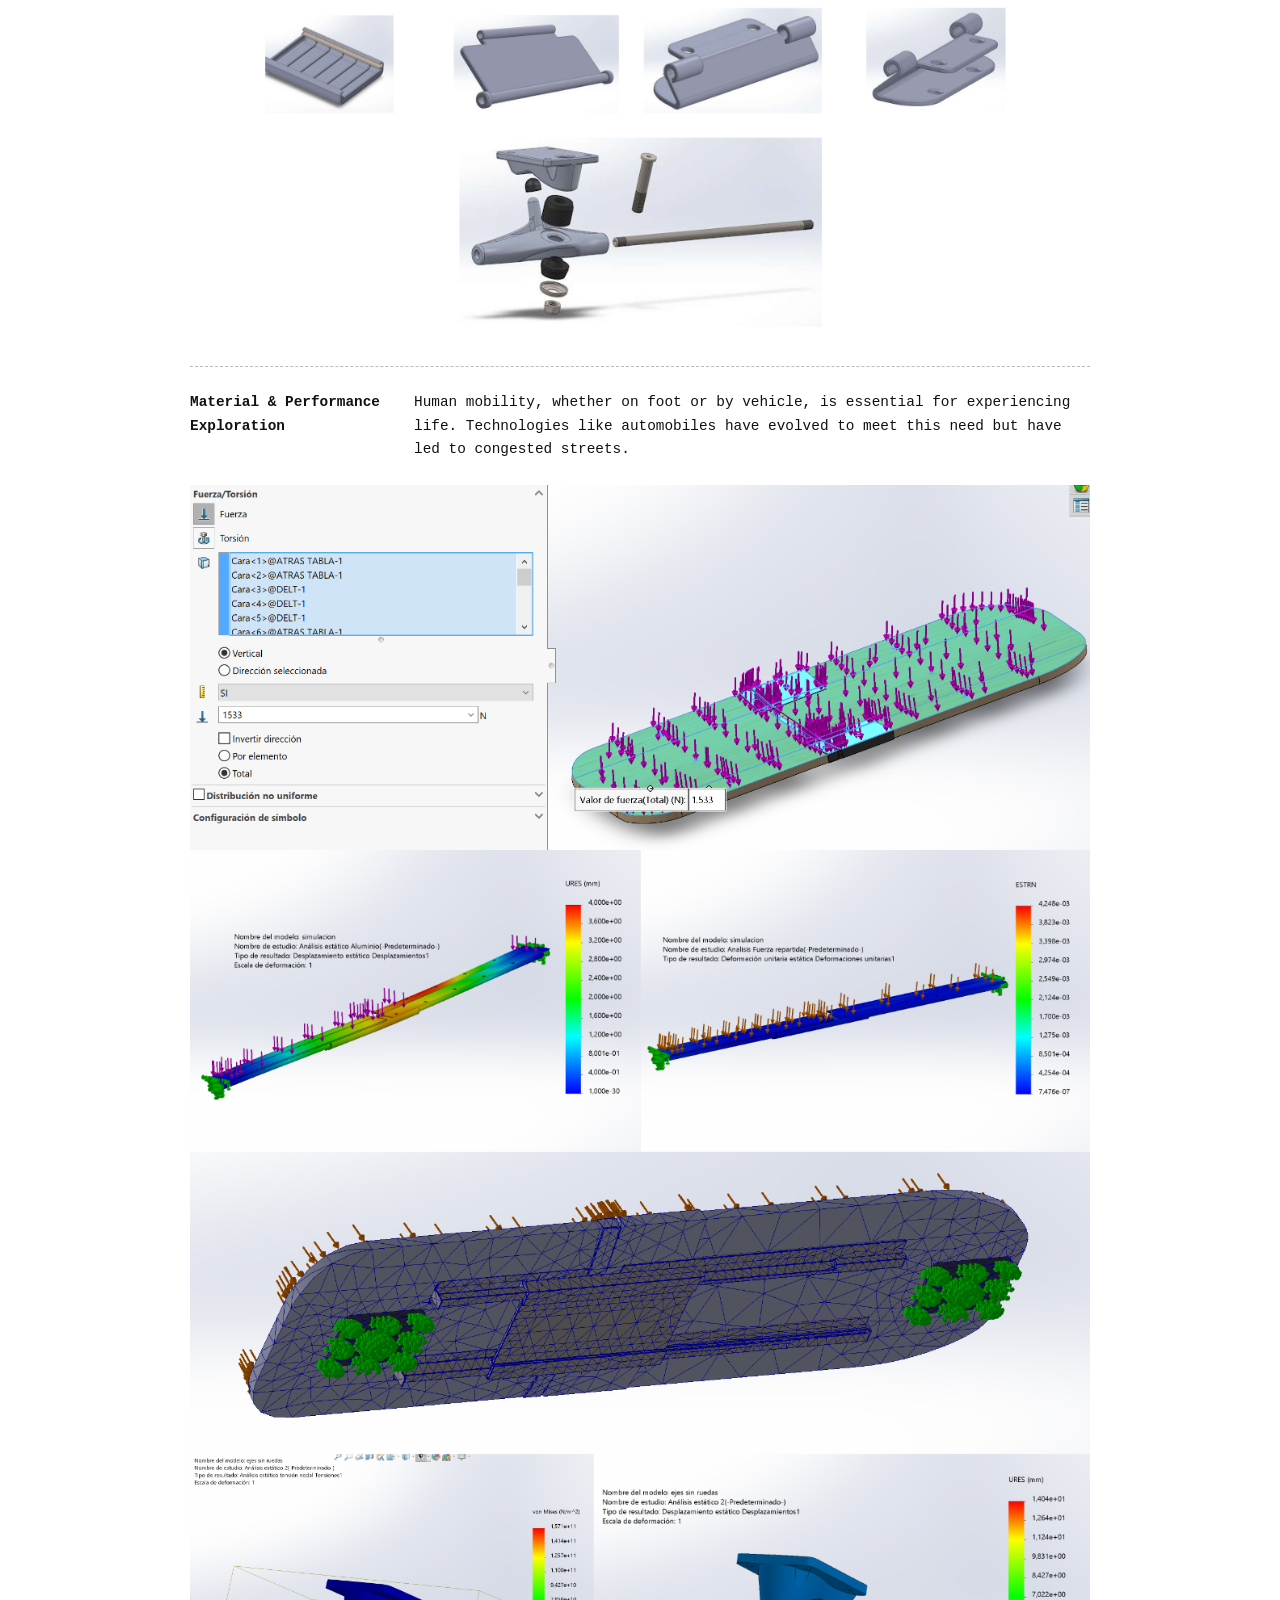
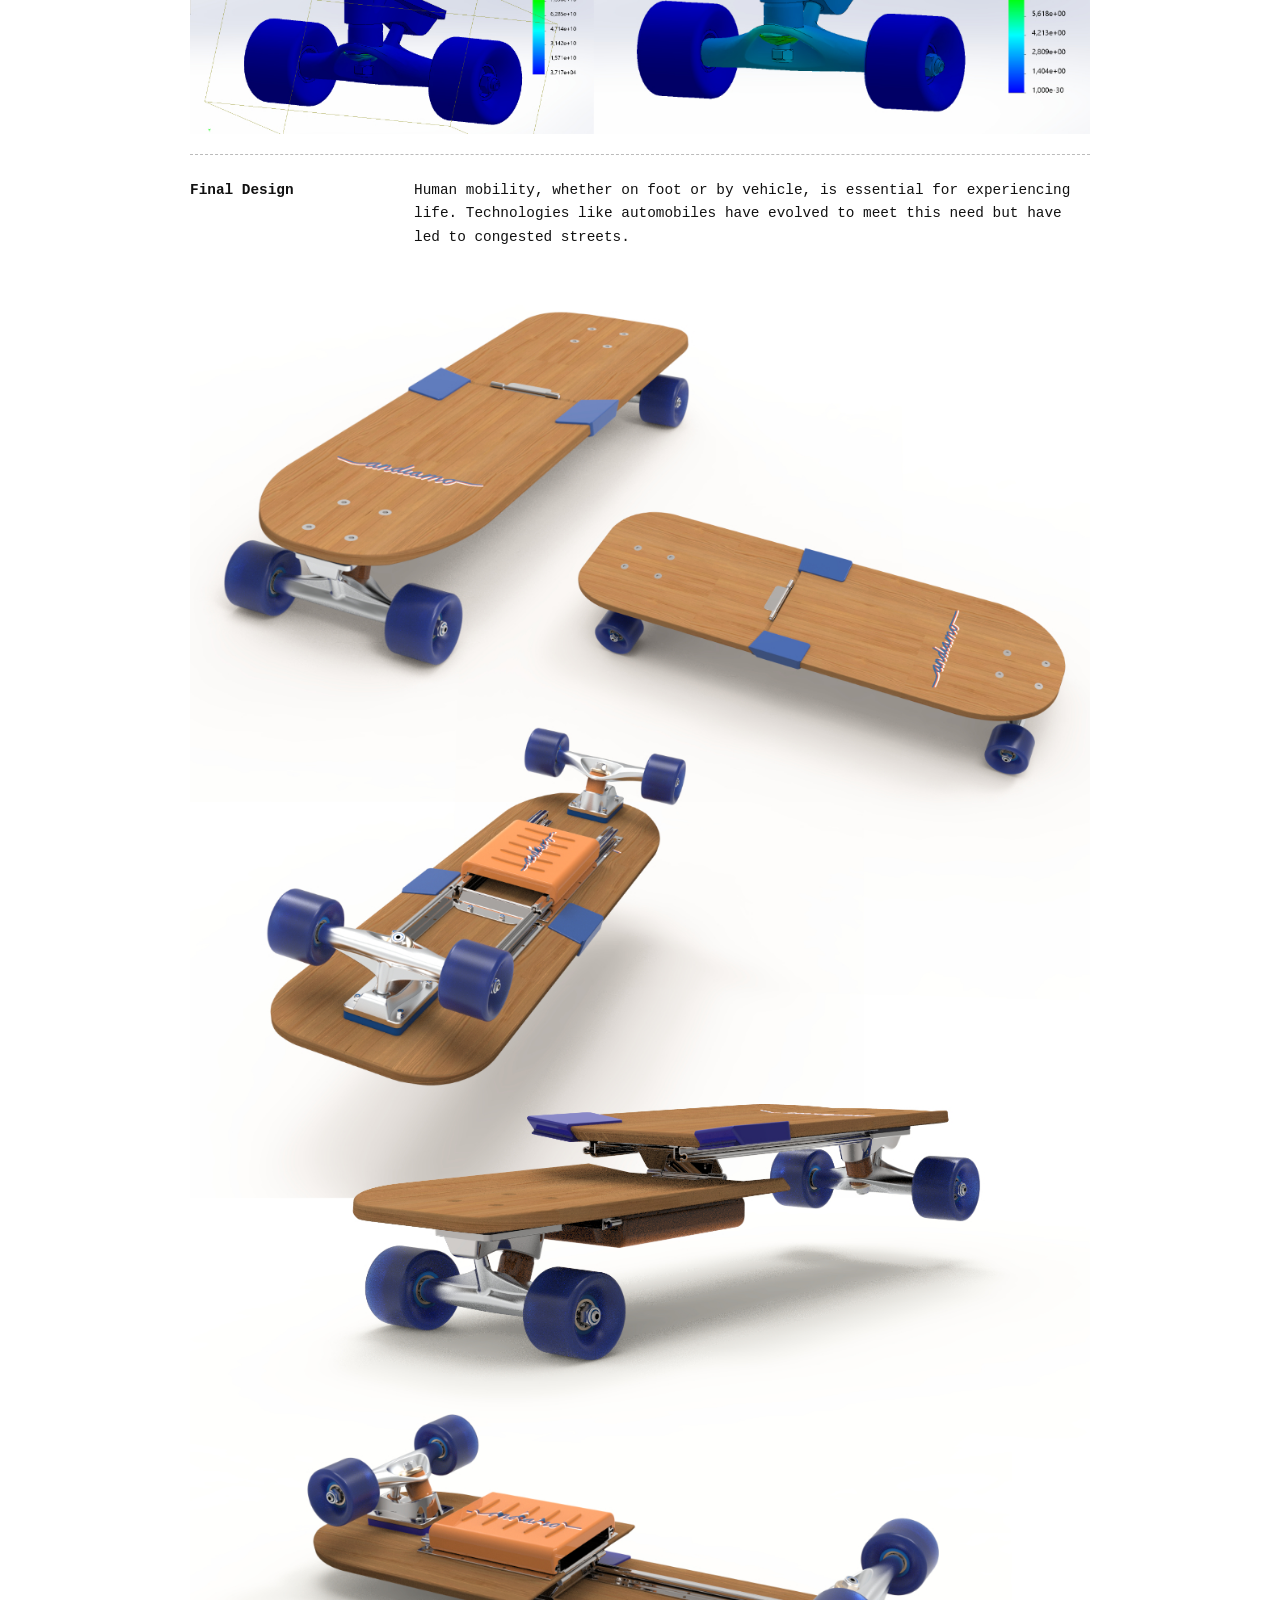
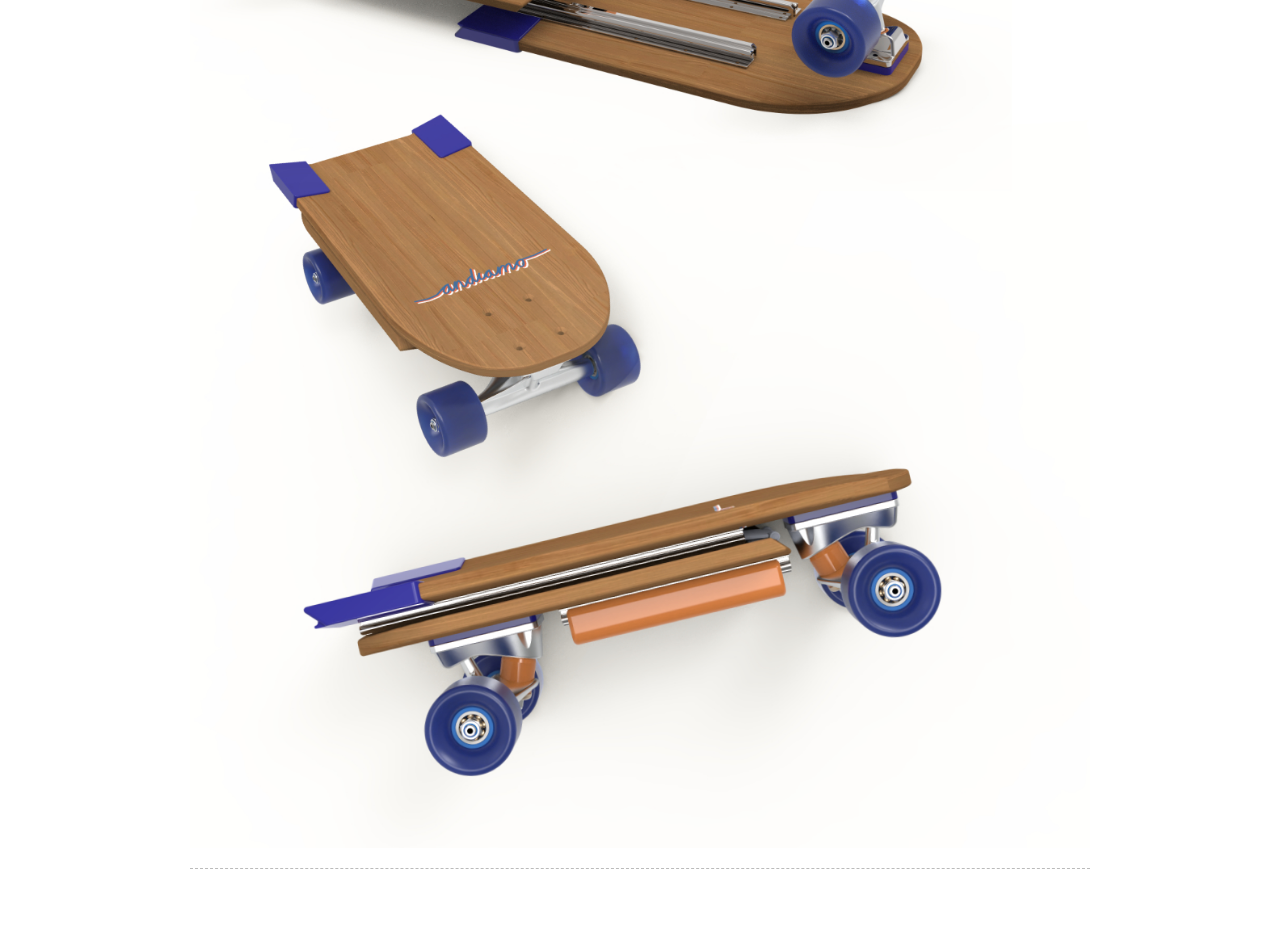
==== commit 72b971c1: "Update andiamo.html" ====
--- a/andiamo.html
+++ b/andiamo.html
@@ -63,6 +63,9 @@
      </div>
 
     <div class="archive-divider"></div>
+
+    <img src="images/andiamo-brainstorming.jpg" alt="" class="making-of-image"> 
+
 
     <div class="accordion-item">
       <button class="accordion-header">Early Concept 1 →</button>
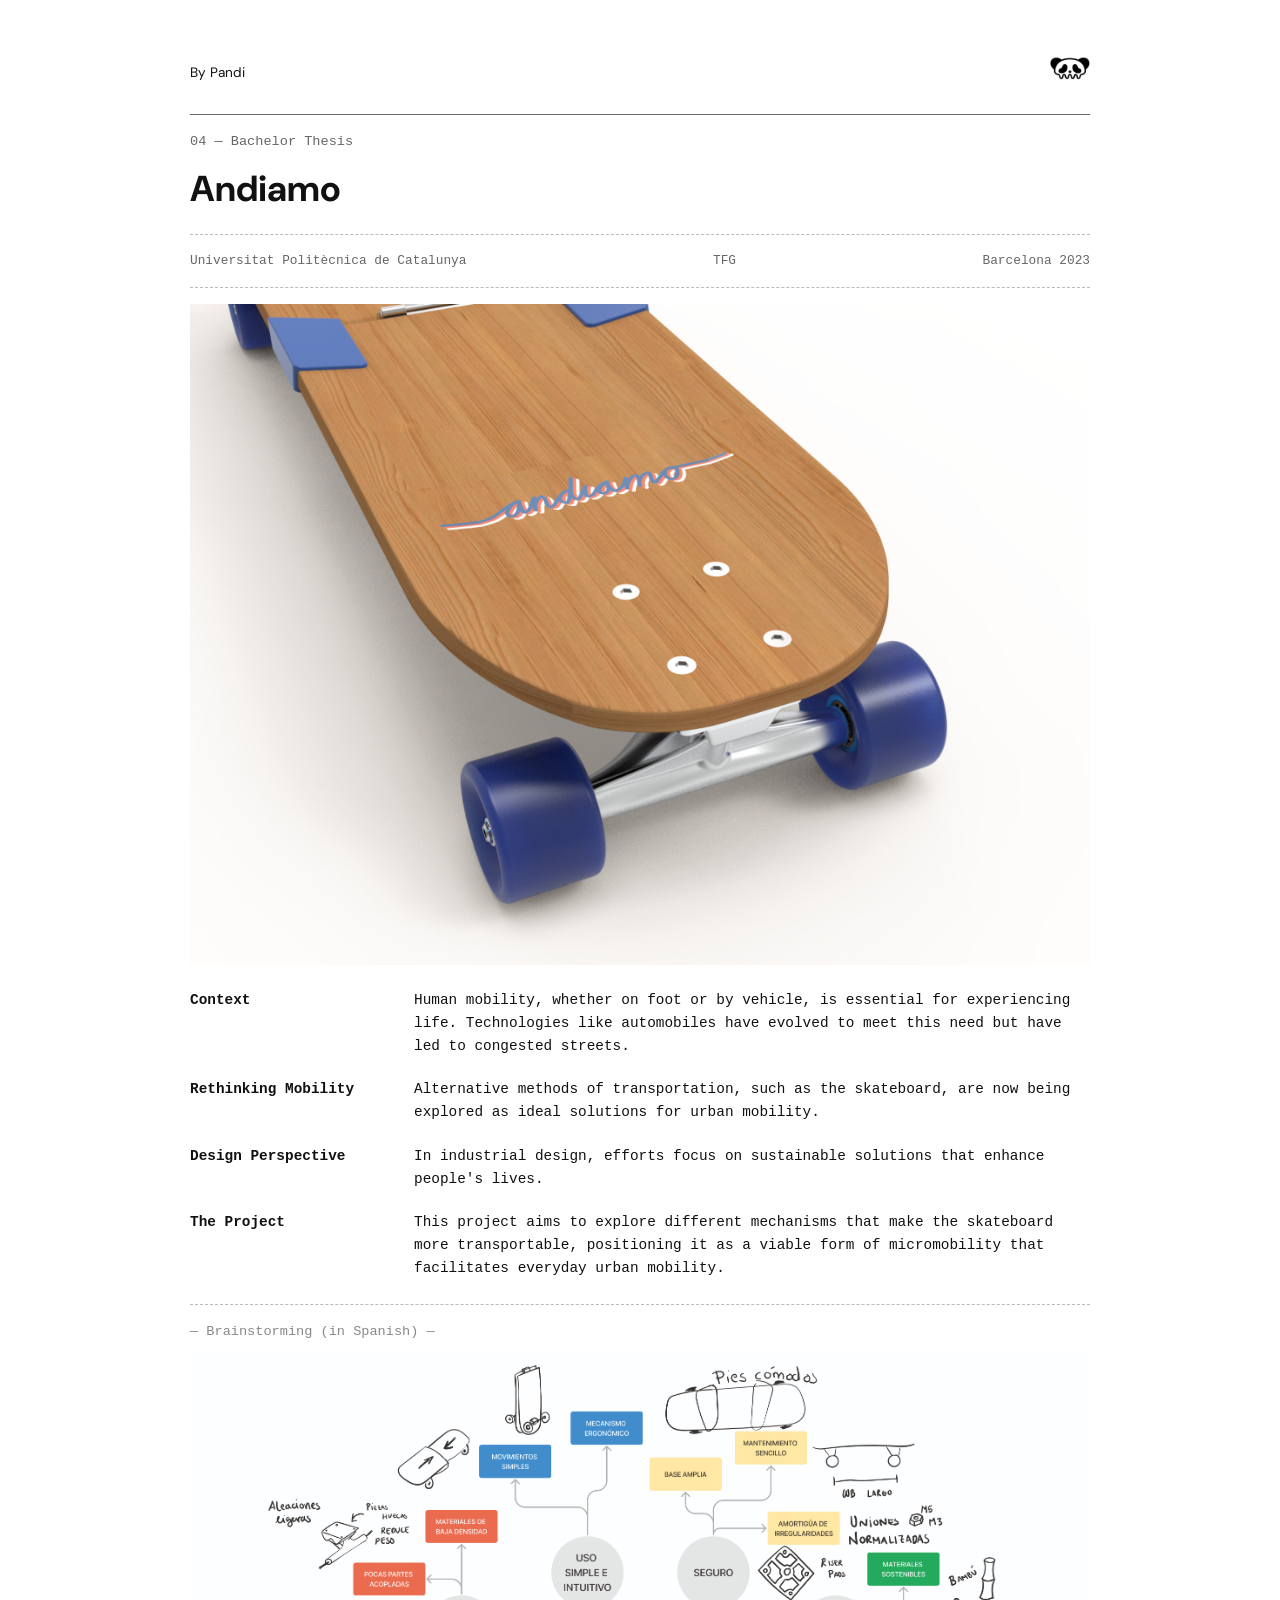
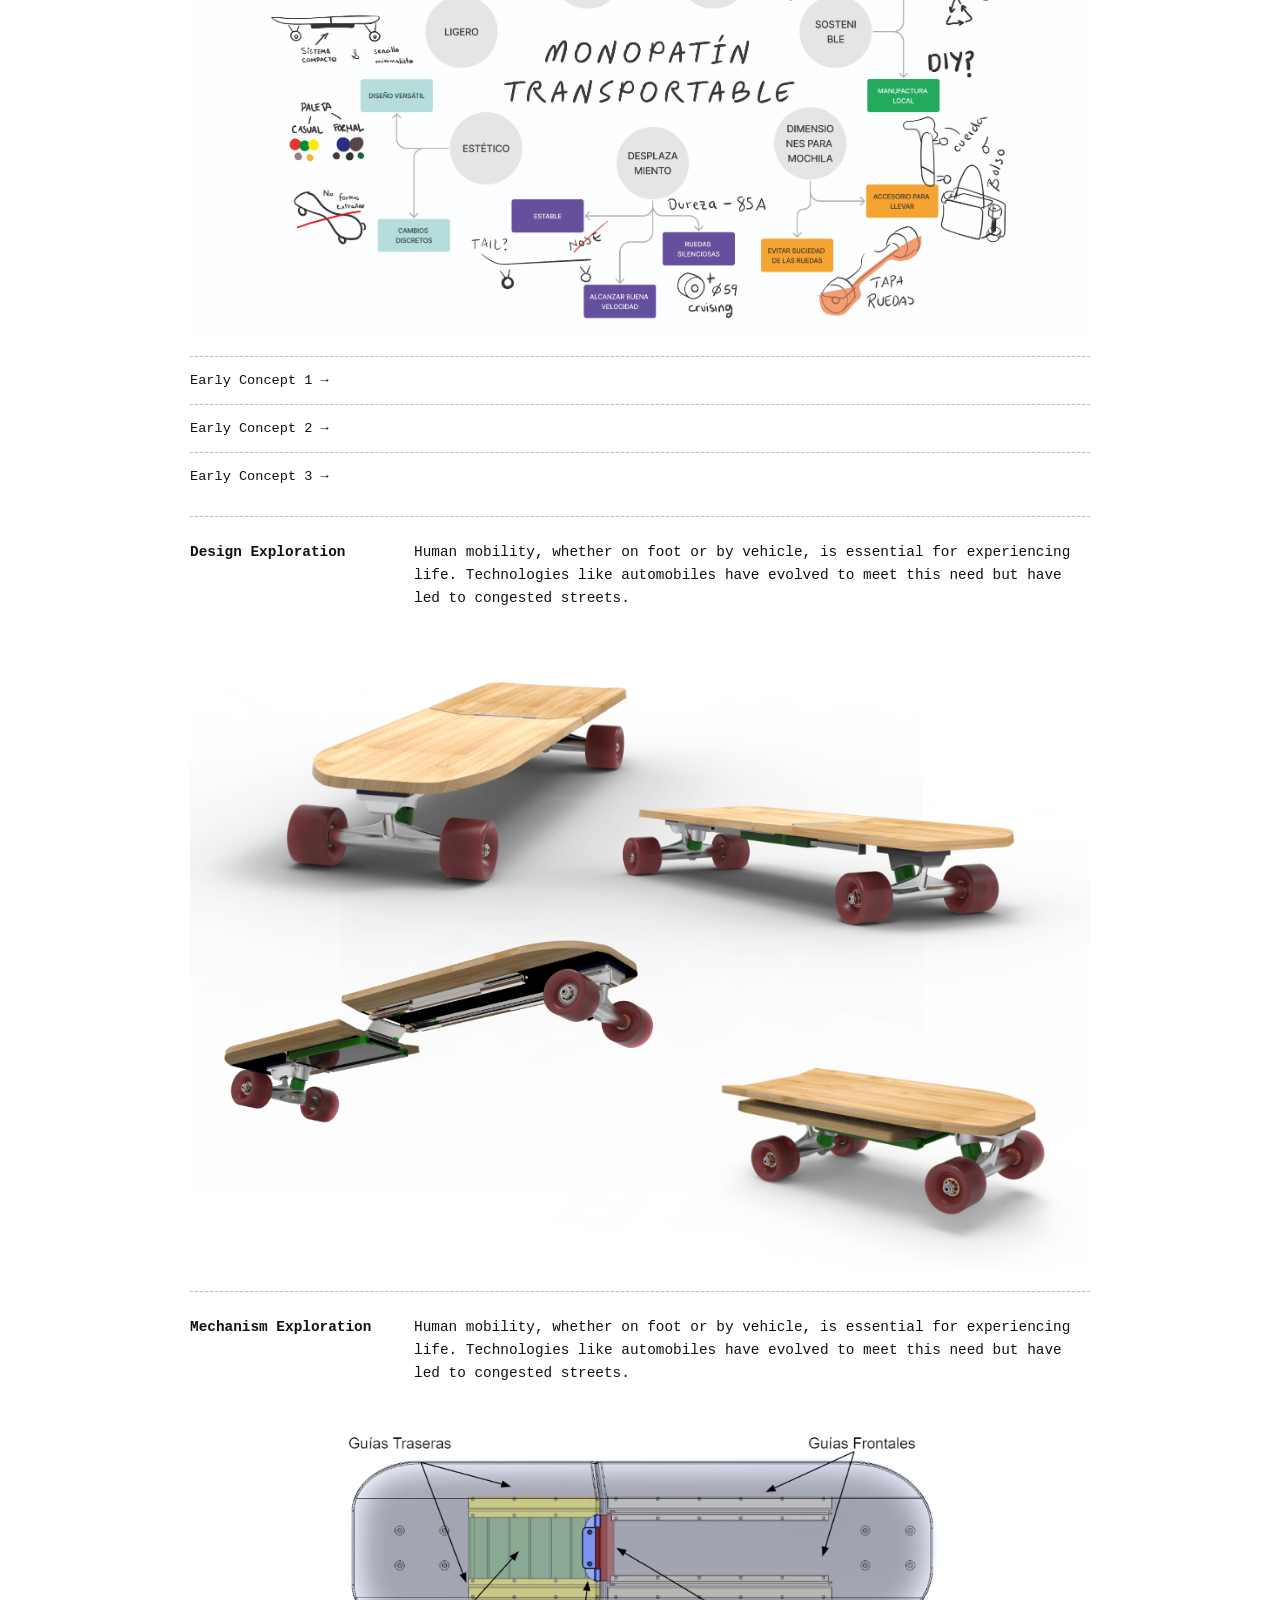
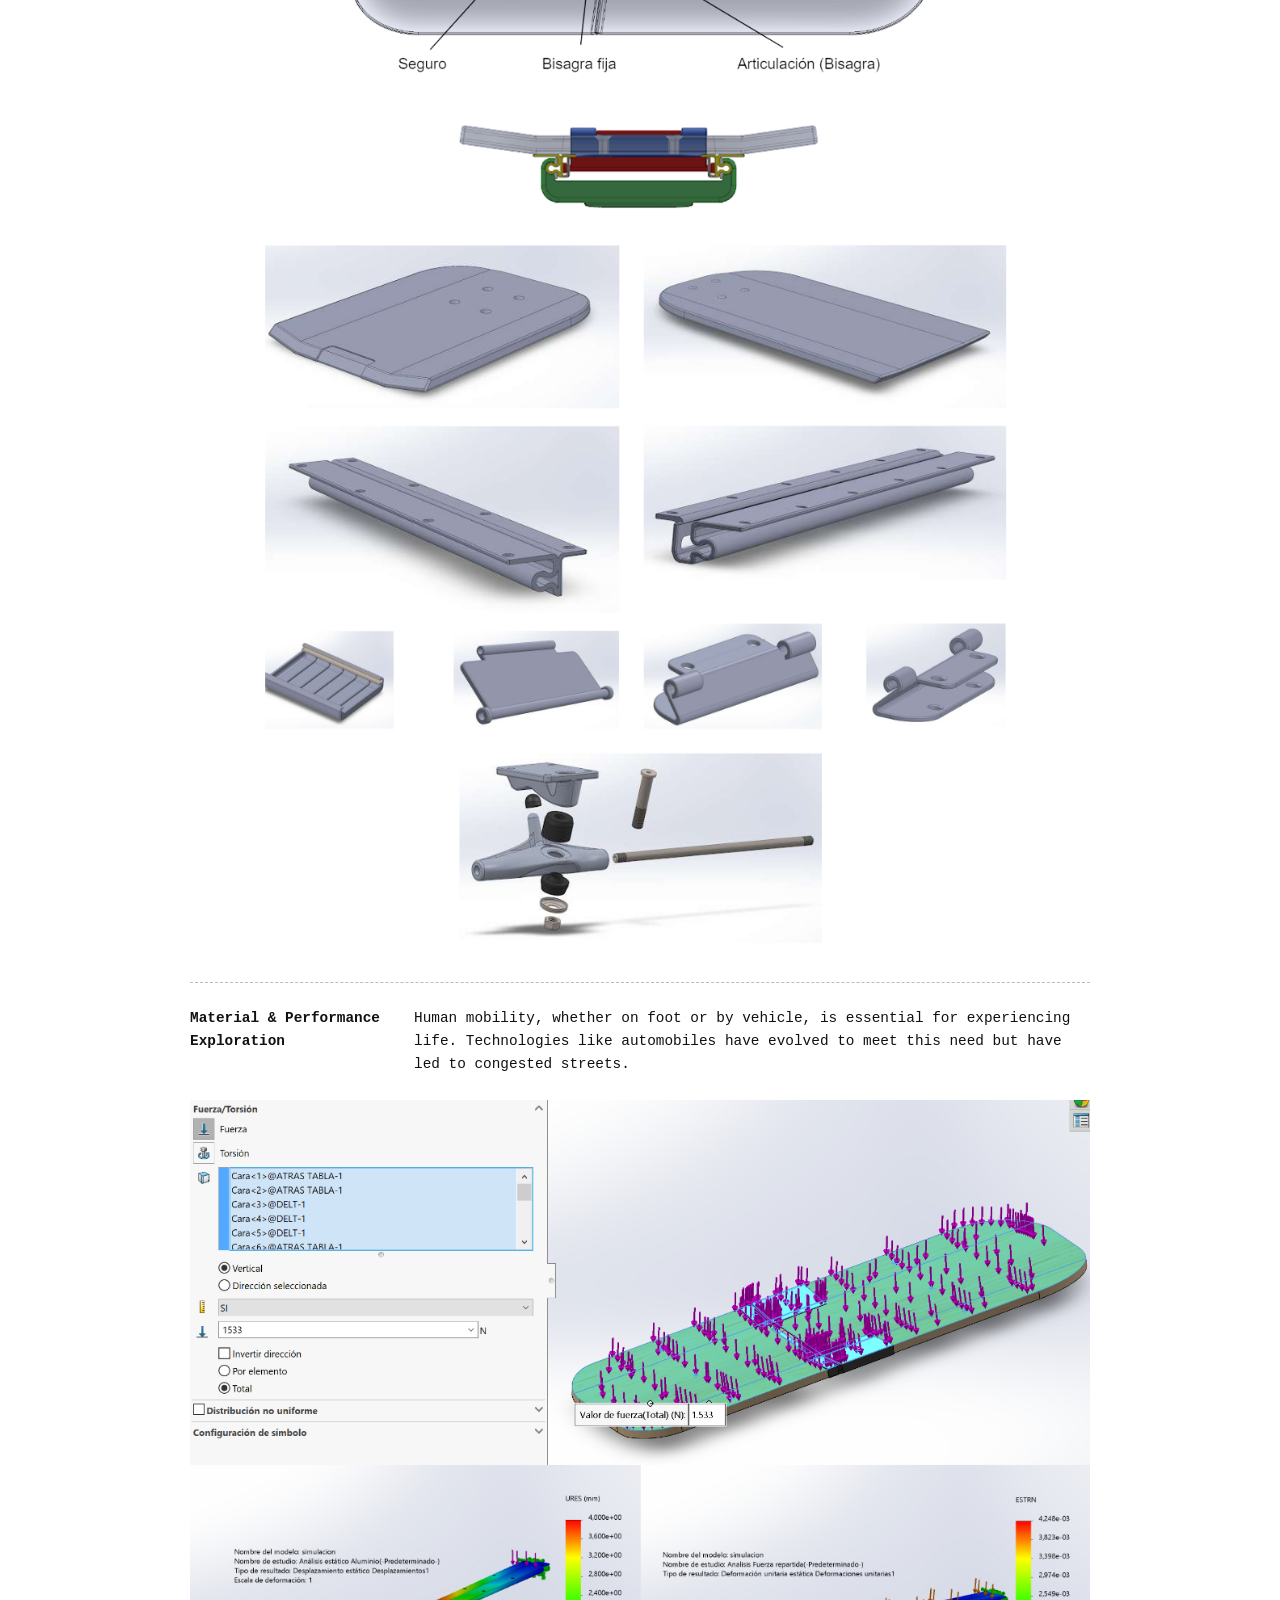
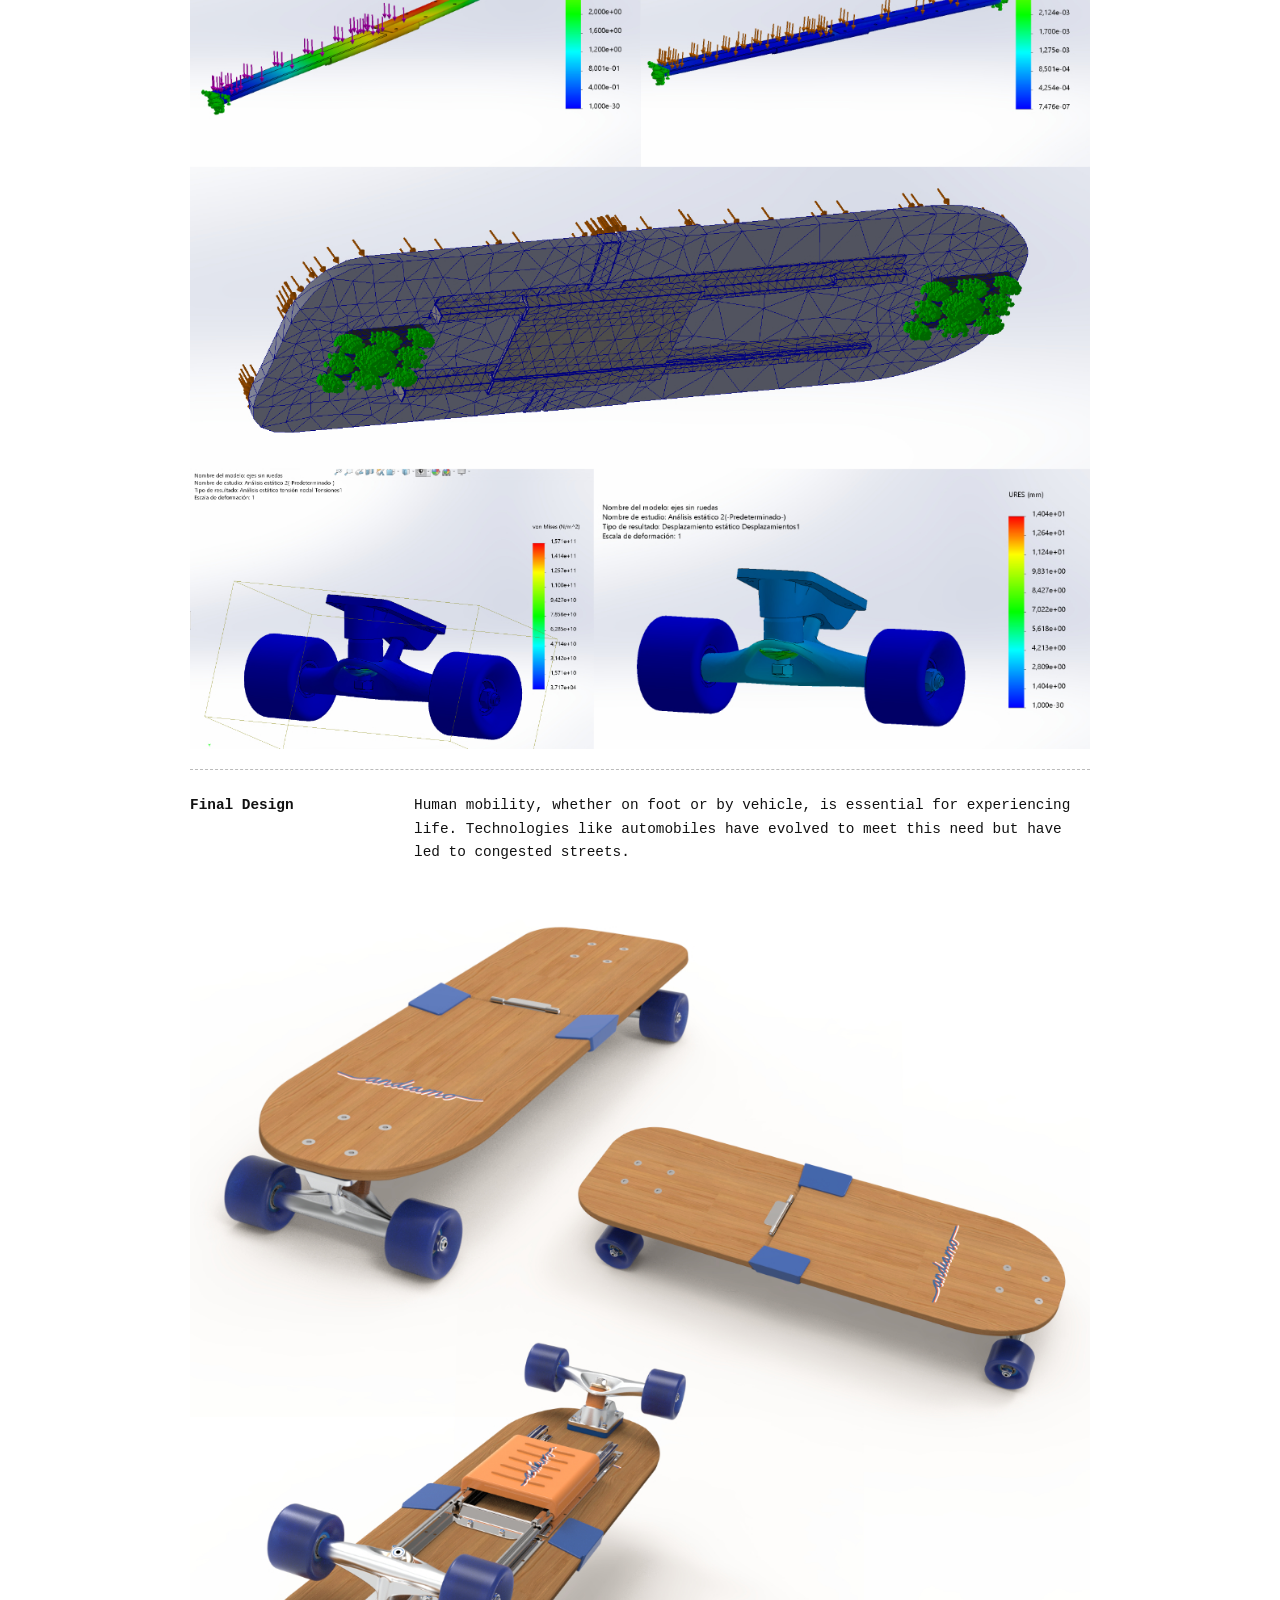
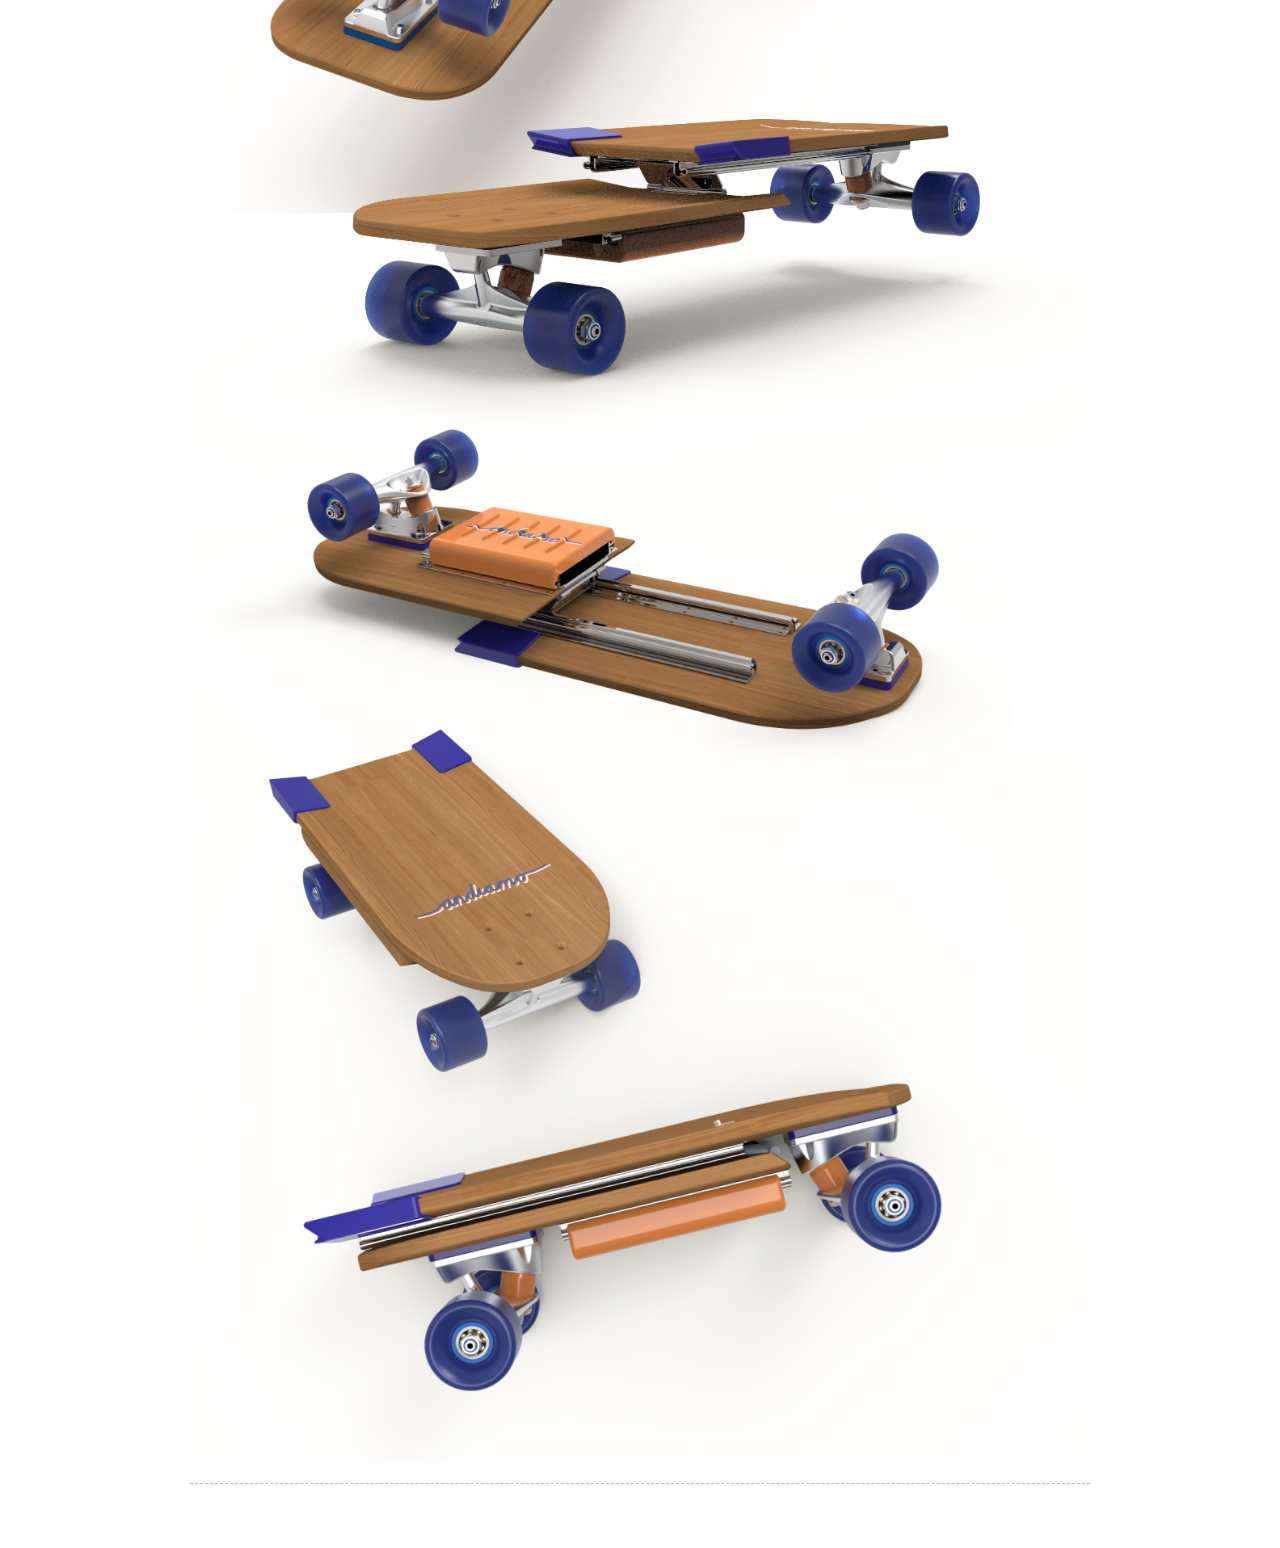
==== commit 20b1baed: "Update andiamo.html" ====
--- a/andiamo.html
+++ b/andiamo.html
@@ -63,6 +63,8 @@
      </div>
 
     <div class="archive-divider"></div>
+    <p class="section-note">— Brainstorming (in Spanish) —</p>
+
 
     <img src="images/andiamo-brainstorming.jpg" alt="" class="making-of-image"> 
 
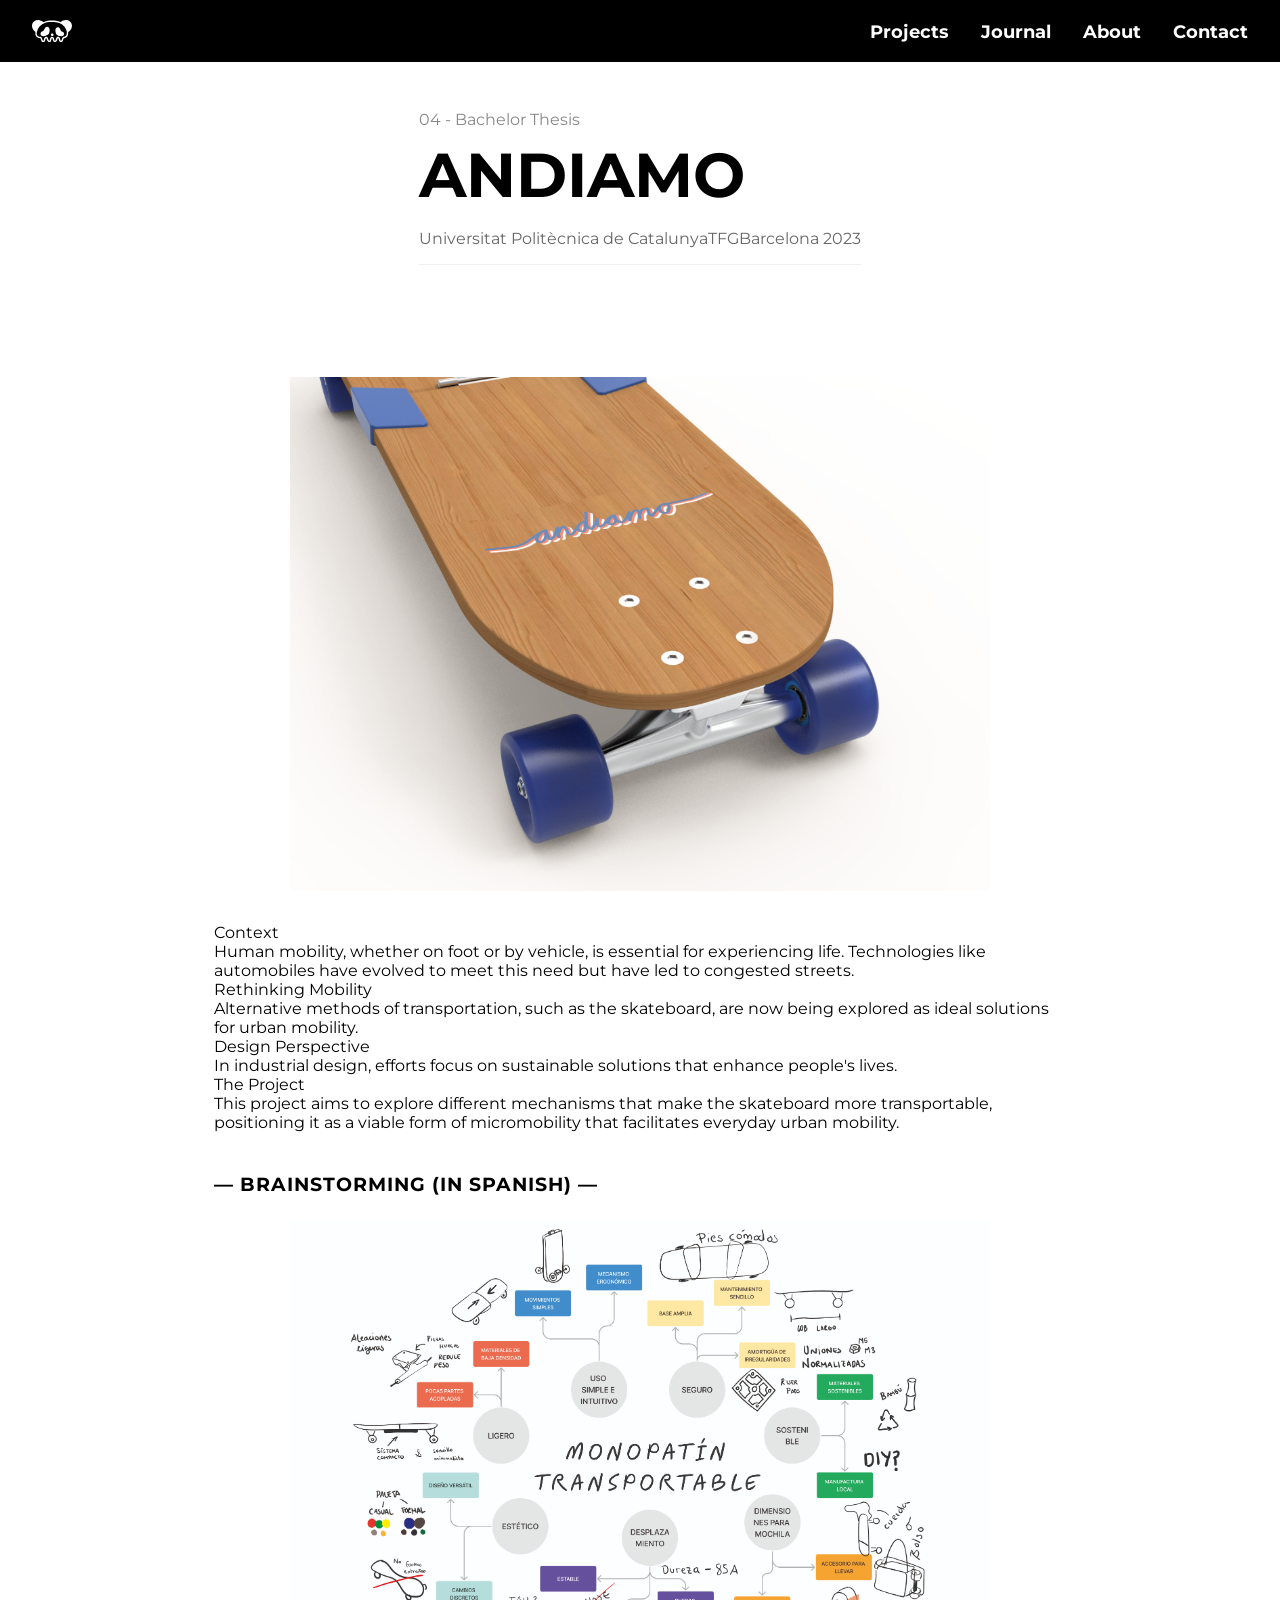
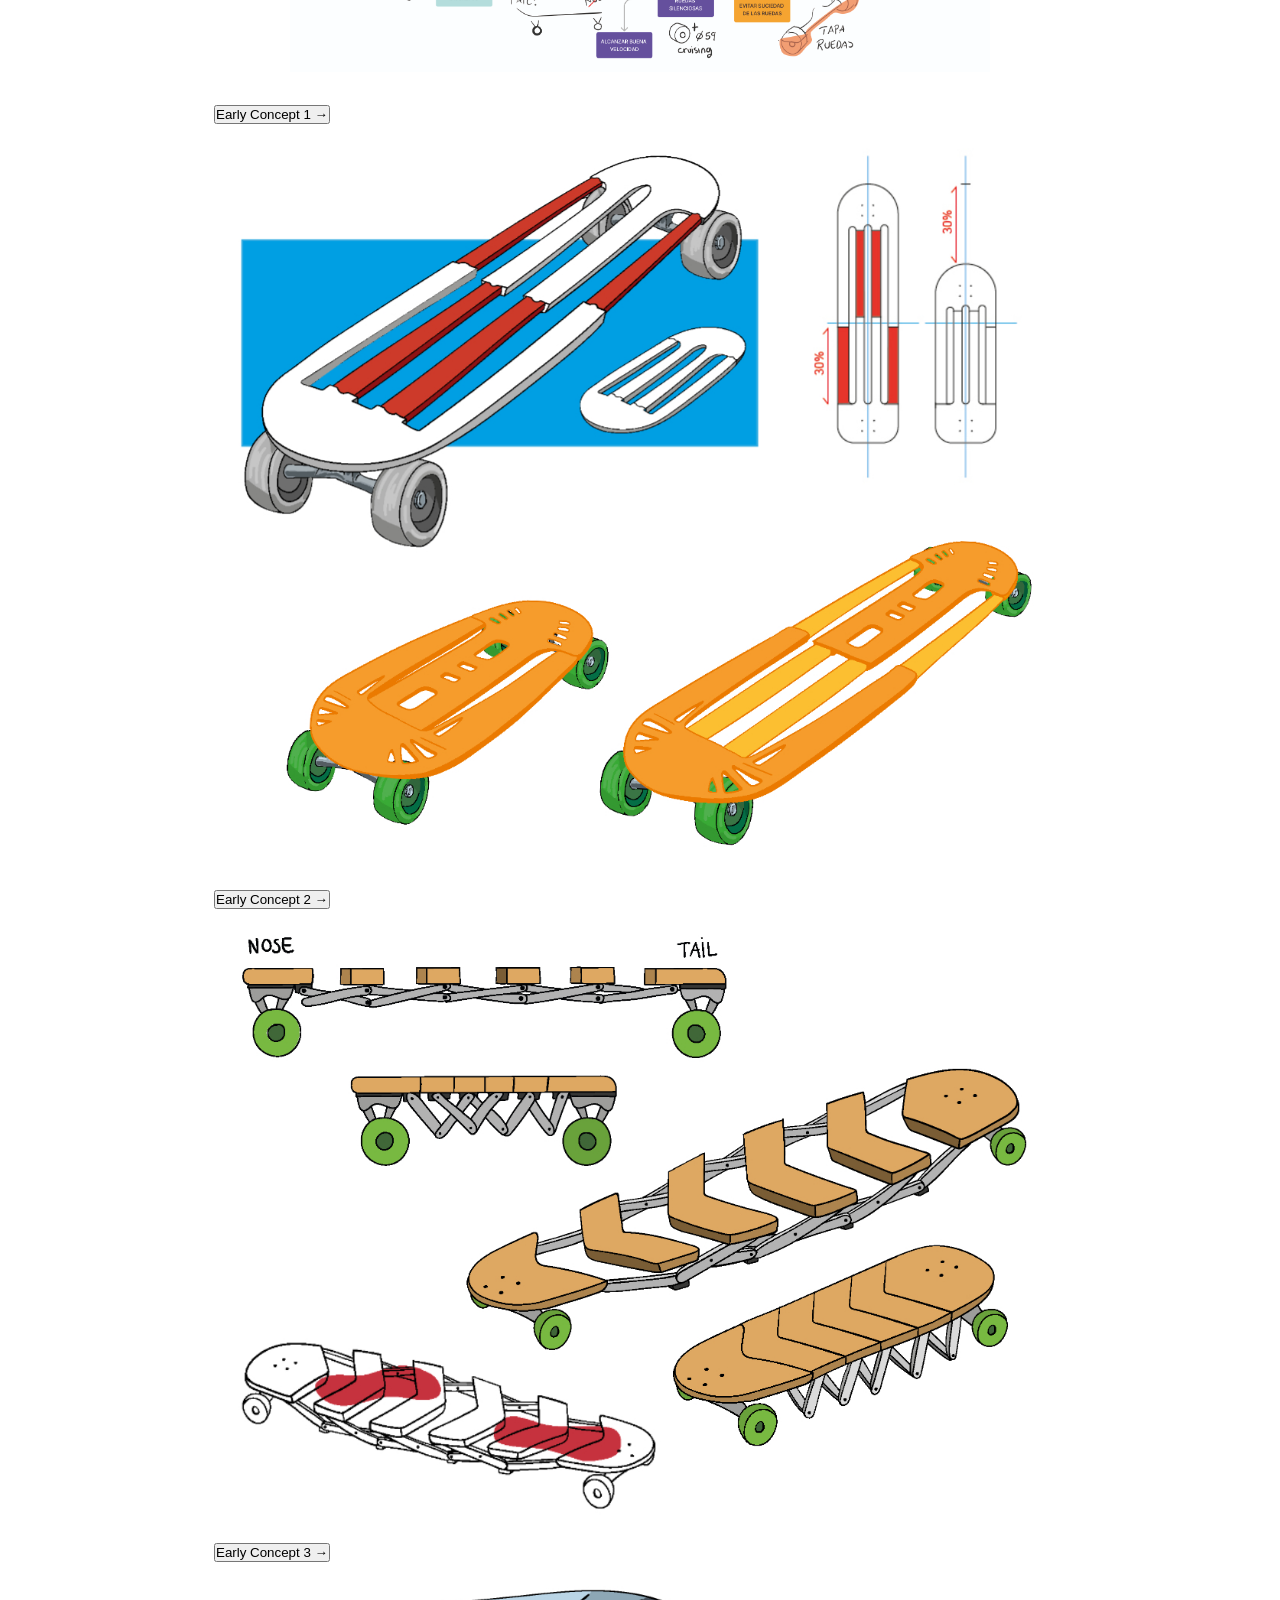
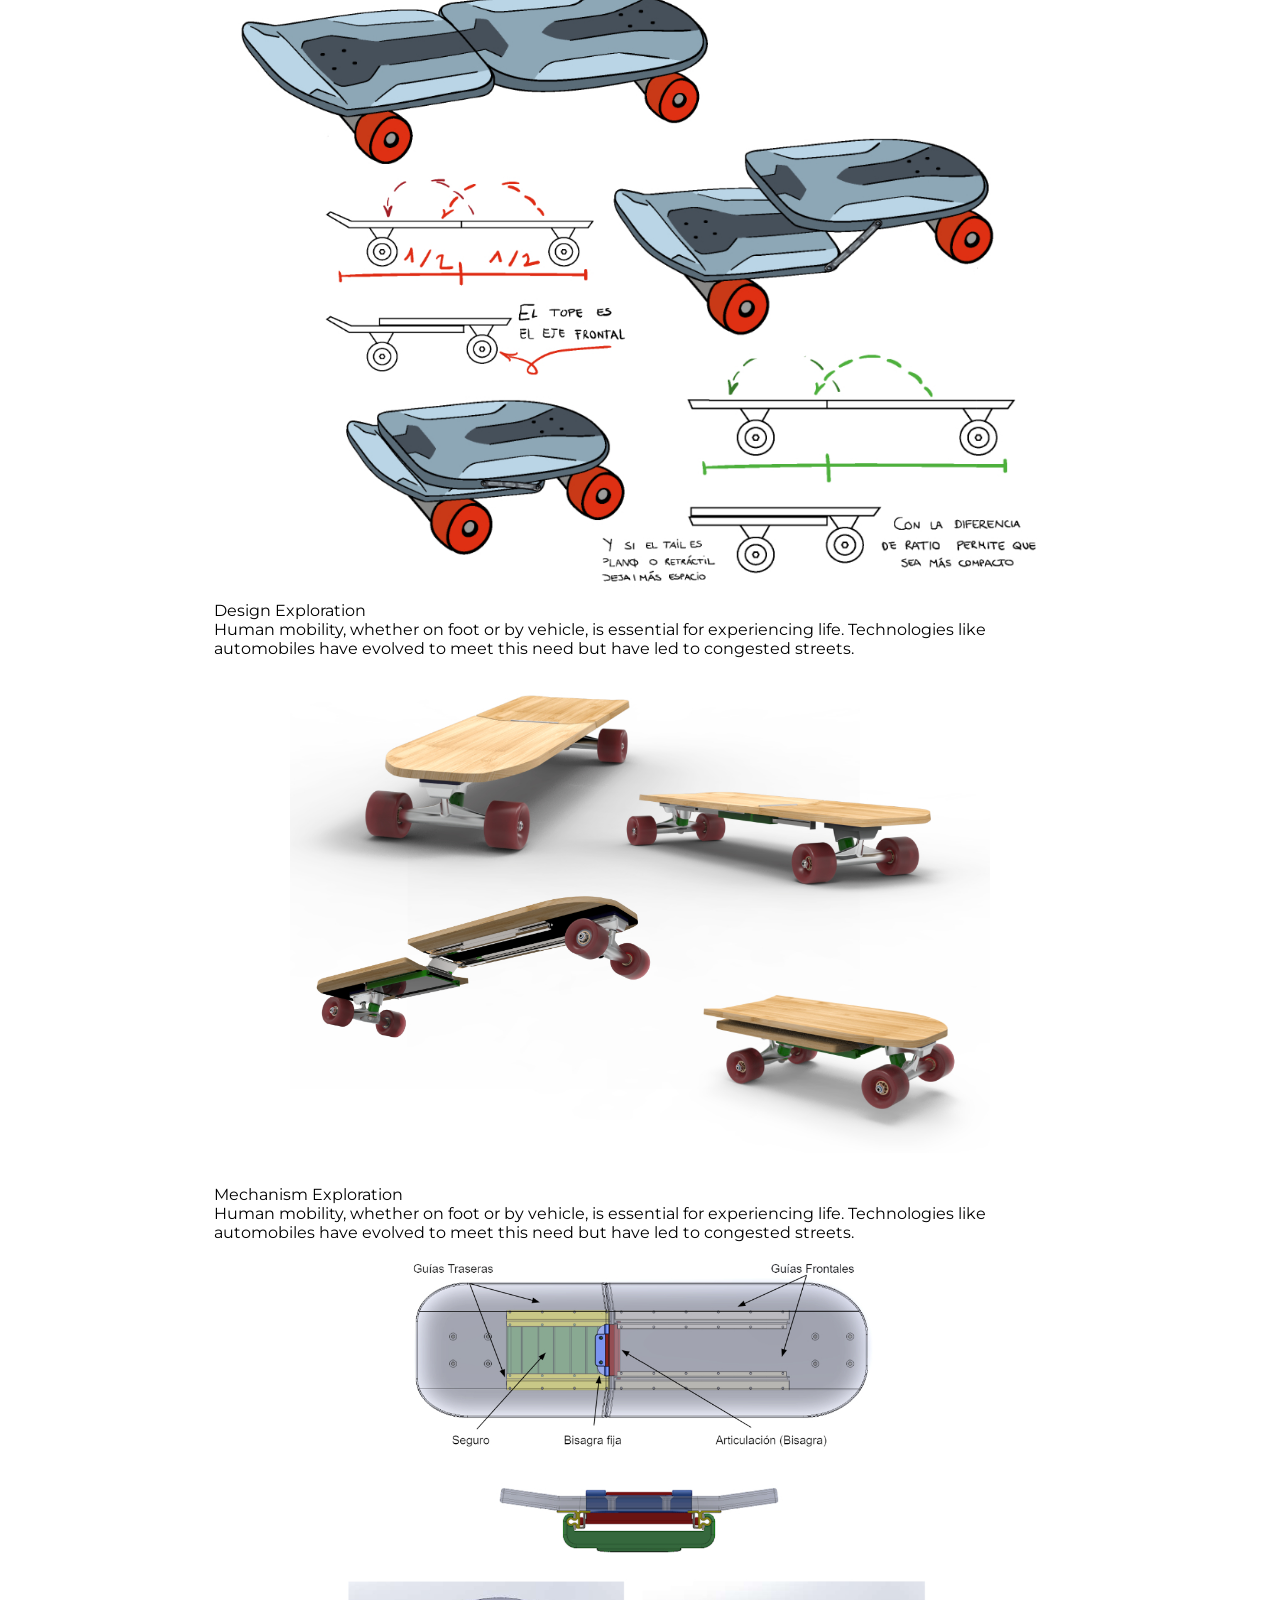
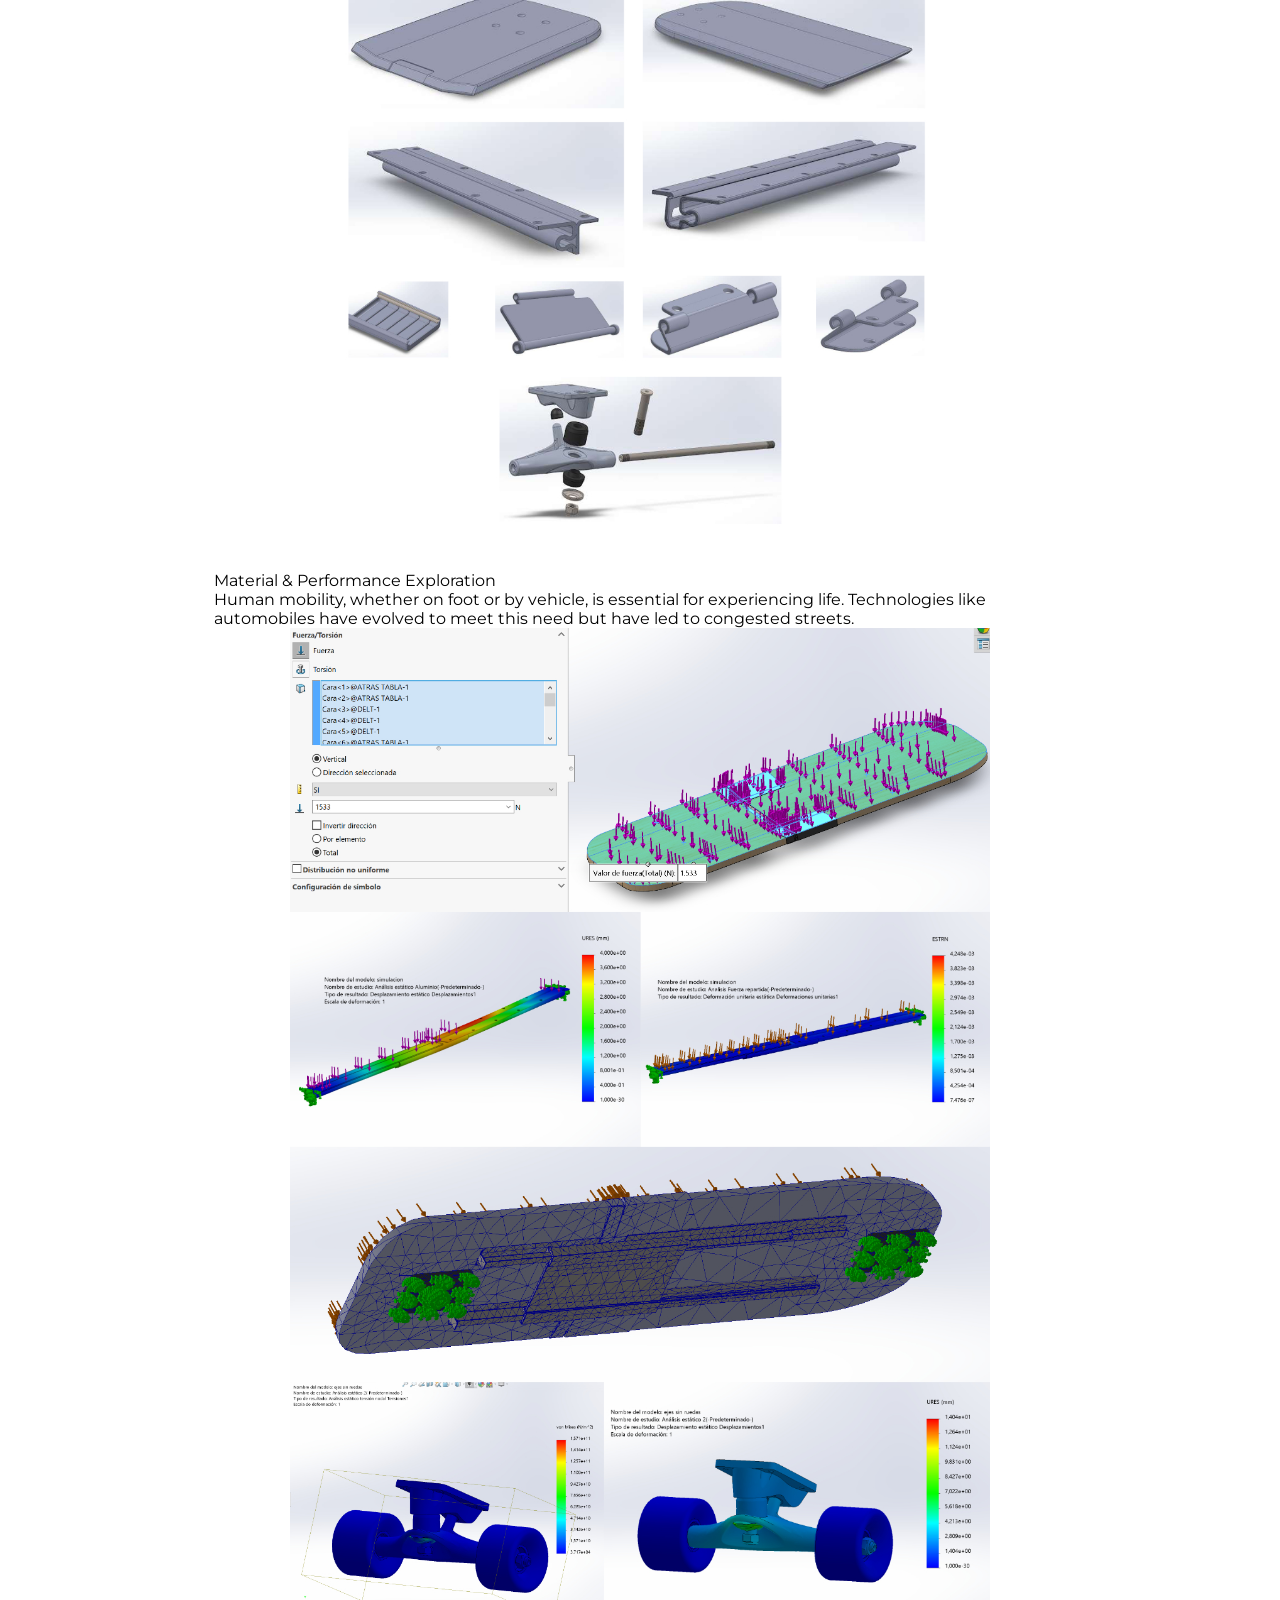
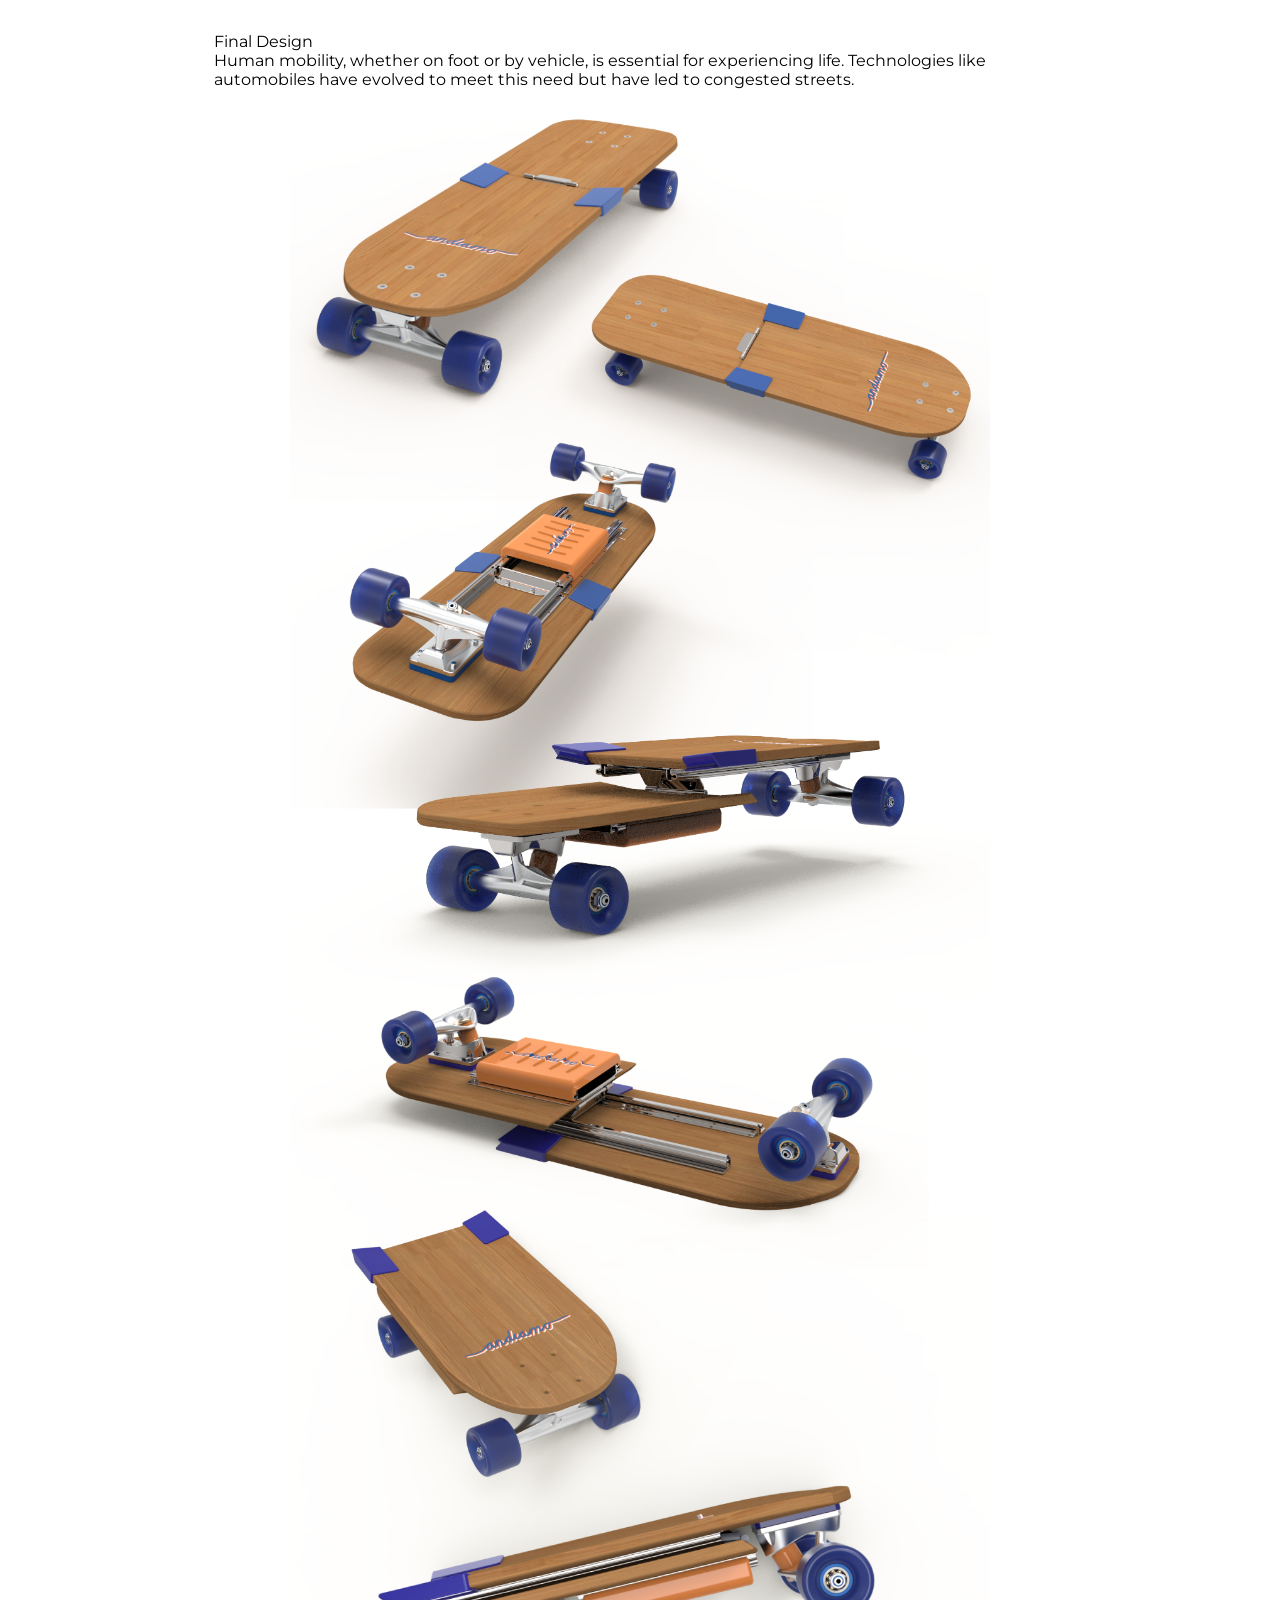
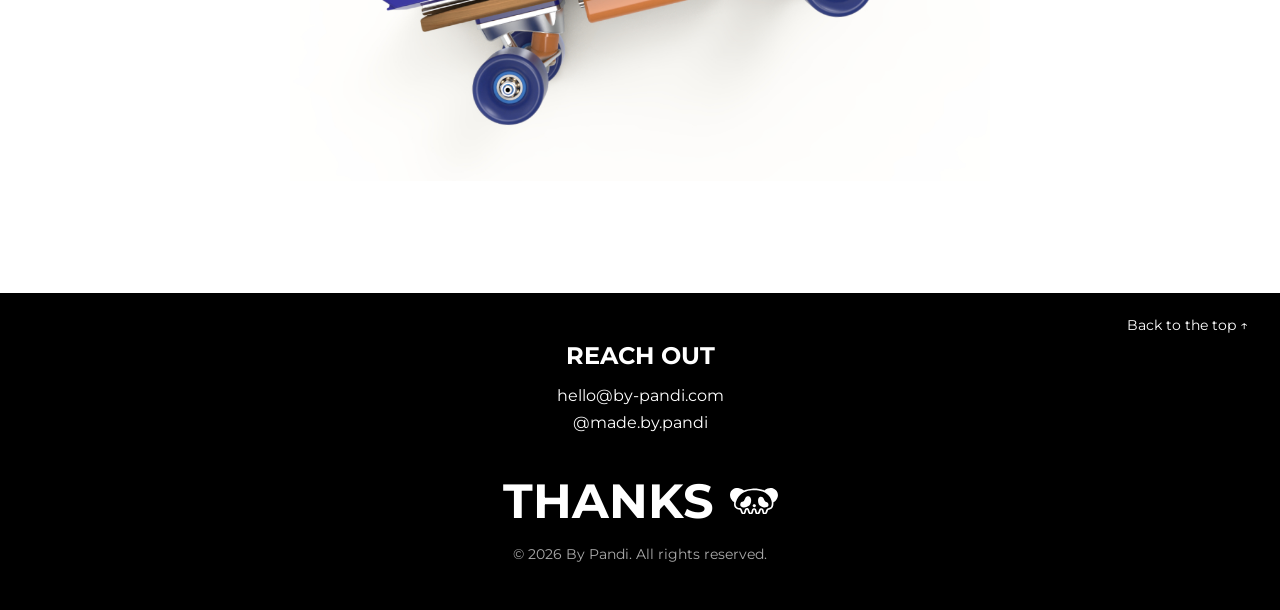
==== commit 45903189: "Update andiamo.html" ====
--- a/andiamo.html
+++ b/andiamo.html
@@ -3,140 +3,154 @@
 <head>
   <meta charset="UTF-8">
   <meta name="viewport" content="width=device-width, initial-scale=1.0">
-  <title>By Pandi — Andiamo</title>
+  <title>Andiamo — By Pandi</title>
 
   <link rel="preconnect" href="https://fonts.googleapis.com">
   <link rel="preconnect" href="https://fonts.gstatic.com" crossorigin>
-  <link href="https://fonts.googleapis.com/css2?family=DM+Sans:wght@700&display=swap" rel="stylesheet">
+  <link href="https://fonts.googleapis.com/css2?family=Montserrat:wght@400;700&display=swap" rel="stylesheet">
 
-  <link rel="stylesheet" href="pages.css">
+  <link rel="stylesheet" href="styles.css">
+  <link rel="icon" type="image/png" href="images/favicon.png">
 </head>
 <body>
 
-  <div class="page-wrap">
+  <svg class="icon-defs" xmlns="http://www.w3.org/2000/svg">
+    <symbol id="pandi-logo" viewBox="0 0 1124 623">
+      <path fill="currentColor" d="M472.14,59.493c-66.053,8.858 -129.097,26.963 -185.898,63.043c-75.227,47.784 -118.779,115.352 -144.049,200.171c-3.933,17.152 -11.169,35.941 -10.929,53.618c0.517,38.028 16.929,70.273 51.657,85.631c11.044,4.881 27.367,4.904 40.75,6.632c4.672,1.429 11.57,1.548 16.18,2.458c15.298,3.05 25.731,12.384 33.08,25.751c7.634,13.871 11.386,29.134 16.159,44.028c3.035,9.515 5.815,19.154 10.787,27.877c2.735,4.799 5.747,9.634 11.577,11.456c7.77,2.433 12.155,0.698 15.58,-6.623c4.743,-10.134 6.707,-21.103 8.985,-31.949c3.159,-15.075 6.588,-30.087 14.477,-43.545c10.216,-17.403 25.399,-26.251 45.748,-27.083c21.965,-0.902 36.493,9.486 46.263,28.185c7.466,14.278 11.109,29.917 16.089,45.086c2.859,8.729 5.452,17.601 10.235,25.536c2.865,4.742 5.887,9.469 11.881,11.059c7.279,1.939 11.156,0.437 14.523,-6.226c4.465,-8.876 6.373,-18.536 8.394,-28.148c3.499,-16.603 6.766,-33.341 15.544,-48.17c10.146,-17.163 25.226,-26.7 45.406,-26.68c20.194,0.023 35.251,9.643 45.331,26.822c8.734,14.857 11.919,31.618 15.311,48.244c1.839,9.004 3.629,18.025 7.415,26.48c4.737,10.554 14.861,12.036 22.717,3.378c6.817,-7.519 9.776,-16.957 13.061,-26.224c5.288,-14.902 8.901,-30.39 15.407,-44.877c6.546,-14.595 15.638,-26.97 31.803,-31.491c24.128,-6.756 50.126,2.279 62.889,25.202c8.513,15.273 11.868,32.154 15.307,49.017c1.779,8.727 3.596,17.477 7.282,25.668c4.691,10.404 15.116,11.883 22.903,3.363c6.884,-7.525 9.664,-17.041 12.942,-26.31c4.748,-13.427 8.179,-27.285 13.516,-40.51c2.915,-7.235 6.419,-14.172 11.277,-20.334c8.768,-11.106 19.992,-16.717 34.328,-17.923c9.305,-0.775 18.455,-4.158 27.411,-7.301c16.685,-5.847 25.534,-15.51 38.213,-28.264c9.837,-16.84 12.389,-30.405 14.498,-48.069c4.066,-34.107 3.156,-62.926 -7.06,-94.959c-16.895,-52.966 -41.727,-95.765 -83.023,-133.258c-36.928,-33.526 -77.128,-59.667 -123.955,-76.054c-31.972,-11.182 -64.819,-18.688 -98.354,-23.484c-32.575,-4.652 -65.278,-6.902 -101.349,-6.88c-28.12,-0.403 -59.31,1.498 -90.308,5.657m573.353,-30.266c47.954,28.11 72.725,70.757 77.2,126.09c2.14,26.482 -2.794,49.7 -12.319,74.51c-17.427,45.395 -41.865,73.388 -81.653,100.826c-2.278,1.567 -13.828,5.876 -13.265,9.396c3.131,19.48 1.712,41.659 -1.474,61.22c-3.496,21.403 -8.083,38.916 -18.643,55.157c-21.449,32.991 -51.778,46.437 -88.883,54.05c-9.666,1.984 -16.086,5.344 -18.785,14.857c-0.469,1.674 -1.255,3.266 -1.849,4.911c-5.412,15.121 -9.165,30.804 -15.33,45.677c-5.497,13.253 -12.354,25.57 -23.82,34.675c-25.43,20.187 -66.056,15.725 -81.601,-18.934c-6.353,-14.165 -9.256,-29.246 -12.426,-44.279c-2.029,-9.632 -3.858,-19.335 -8.661,-28.129c-3.065,-5.614 -7.73,-7.355 -13.911,-7.228c-5.313,0.103 -6.315,4.165 -8.176,7.459c-1.542,2.739 -2.777,5.696 -3.778,8.685c-4.227,12.599 -8.136,25.308 -12.487,37.871c-5.391,15.565 -12.127,30.408 -24.617,41.847c-24.68,22.59 -68.486,19.865 -84.59,-16.853c-6.239,-14.212 -9.179,-29.264 -12.378,-44.297c-2.143,-10.053 -4.026,-20.28 -9.665,-29.151c-4.988,-7.836 -14.518,-7.851 -19.695,-0.192c-2.863,4.244 -4.748,8.993 -5.978,13.909c-3.689,14.747 -6.78,29.656 -10.871,44.28c-3.528,12.608 -8.514,24.701 -18.822,33.63c-23.182,20.074 -58.534,15.894 -78.256,-9.179c-10.823,-13.757 -16.273,-29.985 -21.457,-46.348c-3.87,-12.208 -6.713,-24.783 -12.696,-36.233c-3.409,-6.519 -6.919,-7.671 -14.098,-5.54c-4.481,1.333 -6.596,4.838 -8.413,8.543c-4.016,8.17 -5.988,17.004 -7.865,25.838c-3.495,16.429 -6.721,32.927 -14.552,48.05c-10.255,19.804 -32.545,30.282 -54.55,26.229c-20.17,-3.714 -33.466,-15.883 -42.924,-33.159c-6.974,-12.717 -11.12,-26.538 -15.348,-40.319c-3.3,-10.731 -5.995,-21.709 -11.673,-31.546c-1.216,-2.094 -2.322,-4.28 -5.428,-4.811c-23.702,-4.074 -52.027,-9.222 -73.229,-20.759c-28.722,-15.643 -49.881,-36.667 -59.624,-68.349c-7.844,-25.514 -5.335,-54.174 -1.535,-80.219c0.455,-3.153 -1.394,-8.937 -3.744,-10.549c-22.039,-15.07 -36.087,-29.474 -51.911,-50.982c-29.645,-40.287 -45.722,-84.917 -40.85,-135.515c4.397,-45.689 24.793,-83.045 62.02,-110.15c44.508,-32.405 94.702,-39.76 147.962,-30.529c41.518,7.197 78.33,24.961 111.251,51.019c2.061,1.633 3.649,2.09 6.251,0.985c7.572,-3.223 15.246,-6.255 23.023,-8.948c52.547,-18.205 106.737,-27.979 162.167,-31.393c55.875,-3.443 111.509,-1.725 166.869,7.205c41.933,6.761 82.684,17.637 121.88,34.07c3.242,1.359 5.233,1.026 7.951,-1.082c43.705,-33.95 92.838,-52.868 142.143,-53.278c39.459,0.115 64.429,10.146 93.112,26.963"/>
+      <path fill="currentColor" d="M599.859,435.024c10.845,-13.319 9.396,-32.335 -3.073,-44.101c-14.409,-13.604 -38.101,-14.608 -53.466,-2.083c-10.064,8.196 -14.749,18.994 -12.23,31.735c2.992,15.079 13.391,23.551 27.861,27.431c3.232,0.868 6.543,1.301 9.946,1.054c12.378,-0.105 23.032,-4.3 30.963,-14.037m76.936,-48.504c4.69,9.936 11.329,18.309 20.084,25.121c23.907,18.601 49.411,34.008 79.188,41.335c30.729,7.569 60.92,5.312 90.397,-5.534c23.421,-8.615 37.272,-32.675 34.556,-58.057c-1.5,-14.046 -5.885,-26.995 -13.639,-38.841c-6.092,-9.312 -14.166,-15.783 -25.037,-18.674c-4.851,-1.288 -9.603,-2.939 -14.409,-4.392c-17.984,-5.449 -30.584,-17.062 -38.978,-33.667c-7.067,-13.981 -12.326,-28.768 -19.222,-42.826c-6.358,-12.946 -13.751,-25.118 -25.537,-34.007c-29.589,-22.288 -74.433,-12.711 -93.576,19.91c-10.942,18.644 -13.512,39.138 -13.866,61.388c0.681,29.964 6.678,59.936 20.038,88.243m-245.326,37.907c6.798,-4.419 13.275,-9.343 19.865,-14.065c15.929,-11.429 24.099,-28.014 30.44,-45.812c9.952,-27.933 14.764,-56.73 13.523,-86.357c-0.87,-20.752 -5.535,-40.611 -17.98,-57.828c-24.207,-33.472 -81.74,-41.606 -110.959,3.321c-9.558,14.699 -16.01,30.93 -23.132,46.838c-4.343,9.701 -8.806,19.323 -15.337,27.843c-10.335,13.481 -24.646,20.618 -40.593,24.043c-30.235,6.499 -41.144,28.869 -46.695,55.5c-3.76,18.04 -0.544,35.049 11.045,50.036c9.448,12.225 22.483,18.285 36.927,22.02c14.665,3.794 29.479,6.534 41.228,6.18c39.705,0.187 71.817,-12.319 101.667,-31.721"/>
+    </symbol>
+  </svg>
 
-    
-    <header class="page-header">
-      <a href="index.html" class="site-name">By Pandi</a>
-      <a href="index.html" class="logo-link">
-      <img src="images/logo.jpg" alt="By Pandi logo">
-      </a>
+  <!-- NAV BAR -->
+  <header class="nav-bar">
+    <div class="nav-bar-inner">
+      <a href="index.html" class="nav-logo"><svg viewBox="0 0 1124 623" preserveAspectRatio="xMidYMid meet"><use href="#pandi-logo"></use></svg></a>
+      <nav>
+        <ul class="nav-links">
+          <li><a href="index.html#projects">Projects</a></li>
+          <li><a href="journal.html">Journal</a></li>
+          <li><a href="wip-template.html">About</a></li>
+          <li><a href="#reach-out">Contact</a></li>
+        </ul>
+      </nav>
+    </div>
   </header>
 
-    <div class="archive-divider-solid"></div>
-    <p class="archive-tag">04 — Bachelor Thesis</p>
-
-    <h1 class="archive-title">Andiamo</h1>
-
-    <div class="archive-divider"></div>
-
-    <div class="archive-meta-row">
+  <div class="archive-header">
+    <p class="project-tag">04 - Bachelor Thesis</p>
+    <h1 class="project-title">ANDIAMO</h1>
+    <div class="project-meta">
       <span>Universitat Politècnica de Catalunya</span>
       <span>TFG</span>
       <span>Barcelona 2023</span>
     </div>
+  </div>
 
-    <div class="archive-divider"></div>
+  <div class="project-page">
 
-    <img src="images/andiamo1.jpg" alt="" class="making-of-image"> 
+    <img src="images/andiamo1.jpg" alt="" class="project-doodle">
 
     <div class="info-block">
       <div class="info-row">
         <span class="info-label">Context</span>
         <p class="info-text">Human mobility, whether on foot or by vehicle, is essential for experiencing life. Technologies like automobiles have evolved to meet this need but have led to congested streets.</p>
       </div>
-
       <div class="info-row">
         <span class="info-label">Rethinking Mobility</span>
         <p class="info-text">Alternative methods of transportation, such as the skateboard, are now being explored as ideal solutions for urban mobility.</p>
       </div>
-
       <div class="info-row">
         <span class="info-label">Design Perspective</span>
         <p class="info-text">In industrial design, efforts focus on sustainable solutions that enhance people's lives.</p>
       </div>
-
       <div class="info-row">
         <span class="info-label">The Project</span>
         <p class="info-text">This project aims to explore different mechanisms that make the skateboard more transportable, positioning it as a viable form of micromobility that facilitates everyday urban mobility.</p>
       </div>
-     </div>
+    </div>
 
-    <div class="archive-divider"></div>
-    <p class="section-note">— Brainstorming (in Spanish) —</p>
+    <p class="section-label">— Brainstorming (in Spanish) —</p>
 
-
-    <img src="images/andiamo-brainstorming.jpg" alt="" class="making-of-image"> 
-
+    <img src="images/andiamo-brainstorming.jpg" alt="" class="project-doodle">
 
     <div class="accordion-item">
-      <button class="accordion-header">Early Concept 1 →</button>
+      <button class="accordion-header">Early Concept 1 <span class="arrow">→</span></button>
       <div class="accordion-content">
-        <img src="images/andiamo-boceto-1.jpg" alt="Draft 1" style="max-width: 100%;">
+        <img src="images/andiamo-boceto-1.jpg" alt="Draft 1">
       </div>
     </div>
 
     <div class="accordion-item">
-      <button class="accordion-header">Early Concept 2 →</button>
+      <button class="accordion-header">Early Concept 2 <span class="arrow">→</span></button>
       <div class="accordion-content">
-        <img src="images/andiamo-boceto-2.jpg" alt="Draft 2" style="max-width: 100%;">
+        <img src="images/andiamo-boceto-2.jpg" alt="Draft 2">
       </div>
     </div>
 
     <div class="accordion-item">
-      <button class="accordion-header">Early Concept 3 →</button>
+      <button class="accordion-header">Early Concept 3 <span class="arrow">→</span></button>
       <div class="accordion-content">
-        <img src="images/andiamo-boceto-3.jpg" alt="Draft 3" style="max-width: 100%;">
+        <img src="images/andiamo-boceto-3.jpg" alt="Draft 3">
       </div>
     </div>
 
-    <div class="archive-divider"></div>
-
-    
     <div class="info-block">
       <div class="info-row">
         <span class="info-label">Design Exploration</span>
         <p class="info-text">Human mobility, whether on foot or by vehicle, is essential for experiencing life. Technologies like automobiles have evolved to meet this need but have led to congested streets.</p>
       </div>
-     </div>
+    </div>
+    <img src="images/andiamo-render-1.jpg" alt="" class="project-doodle">
 
-     <img src="images/andiamo-render-1.jpg" alt="" class="making-of-image"> 
-
-     <div class="archive-divider"></div>
-        <div class="info-block">
+    <div class="info-block">
       <div class="info-row">
         <span class="info-label">Mechanism Exploration</span>
         <p class="info-text">Human mobility, whether on foot or by vehicle, is essential for experiencing life. Technologies like automobiles have evolved to meet this need but have led to congested streets.</p>
       </div>
-     </div>
+    </div>
+    <img src="images/andiamo-3D.jpg" alt="" class="project-doodle">
 
-     <img src="images/andiamo-3D.jpg" alt="" class="making-of-image"> 
-
-     <div class="archive-divider"></div>
-        <div class="info-block">
+    <div class="info-block">
       <div class="info-row">
         <span class="info-label">Material & Performance Exploration</span>
         <p class="info-text">Human mobility, whether on foot or by vehicle, is essential for experiencing life. Technologies like automobiles have evolved to meet this need but have led to congested streets.</p>
       </div>
-     </div>
+    </div>
+    <img src="images/andiamo-mechanics.jpg" alt="" class="project-doodle">
 
-     <img src="images/andiamo-mechanics.jpg" alt="" class="making-of-image"> 
-
-     <div class="archive-divider"></div>
-        <div class="info-block">
+    <div class="info-block">
       <div class="info-row">
         <span class="info-label">Final Design</span>
         <p class="info-text">Human mobility, whether on foot or by vehicle, is essential for experiencing life. Technologies like automobiles have evolved to meet this need but have led to congested streets.</p>
       </div>
-     </div>
+    </div>
+    <img src="images/andiamo-renders-final.jpg" alt="" class="project-doodle">
 
-     <img src="images/andiamo-renders-final.jpg" alt="" class="making-of-image"> 
+  </div>
 
-     <div class="archive-divider"></div>
+  <!-- FOOTER -->
+  <footer class="site-footer" id="reach-out">
+    <a href="#" class="back-to-top">Back to the top ↑</a>
 
+    <p class="reach-out-heading">REACH OUT</p>
+    <p class="reach-out-line"><a href="mailto:hello@by-pandi.com">hello@by-pandi.com</a></p>
+    <p class="reach-out-line"><a href="https://www.instagram.com/made.by.pandi/" target="_blank" rel="noopener">@made.by.pandi</a></p>
 
-    <script src="accordion.js"></script>
+    <div class="thanks-heading">
+      THANKS
+      <div class="thanks-logo"><svg viewBox="0 0 1124 623" preserveAspectRatio="xMidYMid meet"><use href="#pandi-logo"></use></svg></div>
+    </div>
 
+    <p class="copyright">© 2026 By Pandi. All rights reserved.</p>
+  </footer>
+
+  <script src="accordion.js"></script>
+  <script>
+    document.querySelector('.back-to-top').addEventListener('click', function (e) {
+      e.preventDefault();
+      window.scrollTo({ top: 0, behavior: 'smooth' });
+    });
+  </script>
 
 </body>
 </html>
--- a/styles.css
+++ b/styles.css
@@ -0,0 +1,1040 @@
+/*
+  styles.css — shared across every page of the new site.
+
+  PALETTE (confirmed from your mockups):
+    black:  #000000 / white:  #ffffff / green:  #008109 / pink:   #ff91e0 / red:    #cb1c23 / orange: #ff8c23  (traffic-light hover only)
+  FONT: Montserrat, weights 400 and 700 only.
+*/
+
+:root {
+  --color-black: #000000;
+  --color-white: #ffffff;
+  --color-green: #008109;
+  --color-pink: #ff91e0;
+  --color-red: #cb1c23;
+  --color-orange: #ff8c23;
+  --font-main: "Montserrat", sans-serif;
+}
+
+* {
+  margin: 0;
+  padding: 0;
+  box-sizing: border-box;
+}
+
+body {
+  font-family: var(--font-main);
+  color: var(--color-black);
+  background: var(--color-white);
+  overflow-x: hidden;
+  min-height: 100vh;
+  display: flex;
+  flex-direction: column;
+}
+
+a {
+  color: inherit;
+}
+
+img {
+  max-width: 100%;
+  display: block;
+}
+
+/* ==========================================================
+   SHARED ICON SYMBOLS (defined once, reused everywhere)
+   Both use fill="currentColor" so you set their color from
+   CSS wherever they're placed — no separate colored exports.
+   ========================================================== */
+
+.icon-defs {
+  position: absolute;
+  width: 0;
+  height: 0;
+  overflow: hidden;
+}
+
+/* ==========================================================
+   NAV BAR — identical on every page
+   ========================================================== */
+
+.nav-bar {
+  background: var(--color-black);
+  color: var(--color-white);
+  padding: 20px 32px;
+}
+
+.nav-bar-inner {
+  display: flex;
+  align-items: center;
+  justify-content: space-between;
+}
+
+.nav-bar .nav-logo {
+  display: block;
+  width: clamp(40px, 3vw, 64px);
+  height: auto;
+  color: var(--color-white);
+  line-height: 0;
+}
+
+.nav-bar .nav-logo svg {
+  width: 100%;
+  height: auto;
+  display: block;
+}
+
+.nav-links {
+  display: flex;
+  gap: 32px;
+  list-style: none;
+}
+
+.nav-links a {
+  font-weight: 700;
+  font-size: clamp(0.9rem, 0.5vw + 0.8rem, 1.1rem);
+  text-decoration: none;
+  color: var(--color-white);
+}
+
+.nav-links a:hover {
+  text-decoration: underline;
+}
+
+/* ==========================================================
+   HERO — logo + BY PANDI + tagline
+   ========================================================== */
+
+.hero {
+  display: flex;
+  align-items: center;
+  justify-content: center;
+  gap: 32px;
+  padding: 140px 48px;
+  max-width: 1200px;
+  margin: 0 auto;
+}
+
+.hero-logo {
+  width: 320px;
+  height: auto;
+  color: var(--color-black);
+  flex-shrink: 0;
+}
+
+.hero-logo svg {
+  width: 100%;
+  height: auto;
+  display: block;
+}
+
+.hero-title {
+  font-weight: 700;
+  font-size: 5.5rem;
+  letter-spacing: 1px;
+  margin-bottom: 8px;
+}
+
+.hero-tagline {
+  font-weight: 400;
+  font-size: 1.75rem;
+  color: #444;
+}
+
+/* ==========================================================
+   WAVE DIVIDERS — one shape, reused everywhere.
+   Use .wave-flip to point it the other direction.
+   ========================================================== */
+
+.wave {
+  display: block;
+  width: 100%;
+  height: auto;
+}
+
+.wave-flip {
+  transform: scaleY(-1);
+}
+
+/* ==========================================================
+   RECEIPT SECTION — shelf photo background, floating card
+   ========================================================== */
+
+.receipt-section {
+  position: relative;
+  background-image: url("images/background.jpg");
+  background-size: cover;
+  background-position: center;
+  padding: 160px 24px;
+}
+
+.receipt-card {
+  max-width: 620px;
+  margin: 0 auto;
+  background-image: url("images/paper-texture.png");
+  background-size: cover;
+  background-color: #f5f5f0; /* fallback if paper-texture.png is ever missing */
+  padding: 64px 28px;
+  font-size: 1.5rem;
+}
+
+.receipt-logo {
+  width: 60px;
+  height: auto;
+  color: var(--color-black);
+  margin: 0 auto 16px auto;
+}
+
+.receipt-logo svg {
+  width: 100%;
+  height: auto;
+  display: block;
+}
+
+.receipt-heading {
+  text-align: center;
+  font-weight: 700;
+  margin-bottom: 4px;
+}
+
+.receipt-rule {
+  border-top: 1px dashed #999;
+  margin: 16px 0;
+}
+
+.receipt-meta-row {
+  display: flex;
+  justify-content: space-between;
+  font-weight: 400;
+}
+
+/*
+  Each project row: name on the left, category + arrow on the right.
+  TO ADD A NEW ROW LATER: copy one whole .receipt-row block, change the text and the href.
+*/
+.receipt-row {
+  display: flex;
+  justify-content: space-between;
+  gap: 12px;
+  text-decoration: none;
+  color: inherit;
+  padding: 10px 0;
+  transition: color 0.2s ease, transform 0.2s ease;
+  transform-origin: left;
+}
+
+.receipt-row:hover {
+  transform: scale(1.02);
+}
+
+.receipt-total-row {
+  display: flex;
+  justify-content: space-between;
+  font-weight: 700;
+  padding-top: 12px;
+}
+
+/* Fake barcode using striped CSS — no image asset needed */
+.receipt-barcode {
+  height: 50px;
+  margin: 20px auto 0 auto;
+  max-width: 320px;
+  background-image: linear-gradient(to right, #111 0%, #111 3%, transparent 3%, transparent 4%, #111 4%, #111 5%, transparent 5%, transparent 8%, #111 8%, #111 9%, transparent 9%, transparent 10%, #111 10%, #111 11%, transparent 11%, transparent 12%, #111 12%, #111 15%, transparent 15%, transparent 16%, #111 16%, #111 19%, transparent 19%, transparent 22%, #111 22%, #111 24%, transparent 24%, transparent 25%, #111 25%, #111 27%, transparent 27%, transparent 29%, #111 29%, #111 30%, transparent 30%, transparent 31%, #111 31%, #111 32%, transparent 32%, transparent 33%, #111 33%, #111 34%, transparent 34%, transparent 36%, #111 36%, #111 38%, transparent 38%, transparent 39%, #111 39%, #111 41%, transparent 41%, transparent 42%, #111 42%, #111 45%, transparent 45%, transparent 48%, #111 48%, #111 51%, transparent 51%, transparent 53%, #111 53%, #111 55%, transparent 55%, transparent 56%, #111 56%, #111 58%, transparent 58%, transparent 60%, #111 60%, #111 61%, transparent 61%, transparent 65%, #111 65%, #111 69%, transparent 69%, transparent 70%, #111 70%, #111 74%, transparent 74%, transparent 78%, #111 78%, #111 79%, transparent 79%, transparent 82%, #111 82%, #111 84%, transparent 84%, transparent 85%, #111 85%, #111 86%, transparent 86%, transparent 87%, #111 87%, #111 88%, transparent 88%, transparent 92%, #111 92%, #111 93%, transparent 93%, transparent 94%, #111 94%, #111 95%, transparent 95%, transparent 97%, #111 97%, #111 98%, transparent 98%, transparent 99%, #111 99%, #111 100%);
+}
+
+/* ==========================================================
+   JOURNAL TEASER — green wave section
+   ========================================================== */
+
+.journal-teaser-section {
+  background: var(--color-green);
+  padding: 64px 48px;
+}
+
+.journal-teaser-inner {
+  max-width: 1200px;
+  margin: 0 auto;
+  display: flex;
+  align-items: center;
+  justify-content: center;
+  gap: 100px;
+  flex-wrap: wrap;
+}
+
+.journal-teaser-title {
+  color: var(--color-pink);
+  font-weight: 700;
+  font-size: 6rem;
+  text-decoration: none;
+}
+
+/* The little card — the real SVG you provided, embedded directly */
+.journal-teaser-card {
+  width: 340px;
+  height: 340px;
+  text-decoration: none;
+  flex-shrink: 0;
+}
+
+.journal-teaser-card svg {
+  width: 100%;
+  height: 100%;
+  display: block;
+}
+
+.teaser-arrow-group {
+  transform-box: fill-box;
+  transform-origin: center;
+  transition: transform 0.2s ease;
+}
+
+.journal-teaser-card:hover .teaser-arrow-group {
+  transform: scale(1.12);
+}
+
+/* ==========================================================
+   ABOUT TEASER — photo with overlay text
+   ========================================================== */
+
+.about-teaser {
+  position: relative;
+  display: flex;
+  align-items: center;
+  justify-content: center;
+  background: var(--color-pink);
+  min-height: 700px;
+  padding: 80px 24px;
+  text-decoration: none;
+  color: var(--color-black);
+  overflow: hidden;
+}
+
+.about-teaser-card {
+  position: relative;
+  max-width: 480px;
+  width: 100%;
+}
+
+.about-teaser-image {
+  width: 100%;
+  height: auto;
+  display: block;
+  transition: transform 0.3s ease;
+}
+
+.about-teaser:hover .about-teaser-image {
+  transform: scale(1.06);
+}
+
+.about-teaser-label {
+  position: absolute;
+  top: -18px;
+  left: 20px;
+  background: var(--color-black);
+  color: var(--color-white);
+  font-weight: 700;
+  font-size: 1.1rem;
+  padding: 6px 18px;
+  z-index: 2;
+}
+
+/* ==========================================================
+   FOOTER — identical on every page
+   ========================================================== */
+
+.site-footer {
+  background: var(--color-black);
+  color: var(--color-white);
+  padding: 48px 32px;
+  text-align: center;
+  position: relative;
+  margin-top: auto;
+}
+
+.site-footer .back-to-top {
+  position: absolute;
+  top: 24px;
+  right: 32px;
+  font-size: 0.85rem;
+  text-decoration: none;
+  color: var(--color-white);
+}
+
+.site-footer .back-to-top:hover {
+  text-decoration: underline;
+}
+
+.reach-out-heading {
+  font-weight: 700;
+  font-size: 1.5rem;
+  margin-bottom: 16px;
+}
+
+.reach-out-line {
+  margin-bottom: 8px;
+}
+
+.reach-out-line a {
+  text-decoration: none;
+}
+
+.reach-out-line a:hover {
+  text-decoration: underline;
+}
+
+.thanks-heading {
+  font-weight: 700;
+  font-size: 3rem;
+  margin: 40px 0 16px 0;
+  display: flex;
+  align-items: center;
+  justify-content: center;
+  gap: 16px;
+}
+
+.thanks-logo {
+  width: 48px;
+  height: auto;
+  color: var(--color-white);
+}
+
+.thanks-logo svg {
+  width: 100%;
+  height: auto;
+  display: block;
+}
+
+.copyright {
+  font-size: 0.85rem;
+  color: #aaa;
+}
+
+/* ==========================================================
+   RESPONSIVE
+   ========================================================== */
+
+@media (max-width: 700px) {
+  .hero {
+    flex-direction: column;
+    text-align: center;
+  }
+  .nav-bar .nav-logo {
+    display: none;
+  }
+  .hero-title {
+    font-size: 2.25rem;
+  }
+  .journal-teaser-inner {
+    flex-direction: column;
+    text-align: center;
+    gap: 40px;
+  }
+  .journal-teaser-title {
+    font-size: 3rem;
+  }
+  .journal-teaser-card {
+    width: 220px;
+    height: 220px;
+  }
+  .receipt-meta-row,
+  .receipt-row,
+  .receipt-total-row {
+    font-size: 0.8rem;
+  }
+  .reference-row {
+  flex-direction: column;
+  gap: 4px;
+  }
+}
+
+  .reference-row span {
+    width: 100%;
+  }
+
+
+/* ==========================================================
+   PROJECT PAGES (Ceramic Archive, and same pattern for others)
+   ========================================================== */
+ 
+.project-page {
+  max-width: 900px;
+  margin: 0 auto;
+  padding: 48px 24px 80px 24px;
+}
+ 
+@media (min-width: 1400px) {
+  .project-page { max-width: 1200px; }
+}
+ 
+@media (min-width: 1900px) {
+  .project-page { max-width: 1600px; }
+}
+ 
+.project-tag {
+  font-size: 1rem;
+  color: #888;
+}
+ 
+.project-title {
+  font-weight: 700;
+  font-size: clamp(3rem, 2.3rem + 2vw, 4.5rem);
+  margin: 8px 0 16px 0;
+}
+
+.archive-header {
+  max-width: clamp(900px, 75vw, 1600px);
+  margin: 0 auto;
+  padding: 48px 24px 32px 24px;
+}
+ 
+.project-meta {
+  display: flex;
+  justify-content: space-between;
+  color: #666;
+  padding-bottom: 16px;
+  border-bottom: 1px solid #eee;
+  margin-bottom: 32px;
+}
+ 
+.project-doodle {
+  width: 100%;
+  max-width: 700px;
+  height: auto;
+  display: block;
+  margin: 0 auto 32px auto;
+}
+ 
+/* Black rounded number/General buttons */
+.gallery-nav {
+  display: flex;
+  flex-wrap: wrap;
+  justify-content: center;
+  gap: 10px;
+  margin-bottom: 40px;
+}
+ 
+.gallery-nav a {
+  background: var(--color-black);
+  color: var(--color-white);
+  text-decoration: none;
+  font-weight: 700;
+  font-size: 0.85rem;
+  padding: 8px 18px;
+  border-radius: 1px;
+}
+ 
+.gallery-nav a.active {
+  background: var(--color-pink);
+}
+ 
+.gallery-panel {
+  display: none;
+}
+ 
+.gallery-panel.active {
+  display: block;
+}
+ 
+.gallery-panel-title {
+  text-align: center;
+  font-weight: 700;
+  font-size: 1.1rem;
+  text-transform: uppercase;
+  letter-spacing: 1px;
+  margin-bottom: 24px;
+}
+ 
+@media (min-width: 1400px) {
+  .gallery-panel-title { font-size: 1.3rem; }
+}
+ 
+@media (min-width: 1900px) {
+  .gallery-panel-title { font-size: 1.5rem; }
+}
+ 
+.gallery-stack {
+  display: flex;
+  flex-direction: column;
+  align-items: center;
+  gap: 20px;
+}
+ 
+.gallery-stack img {
+  max-width: 100%;
+  max-height: clamp(400px, 55vh, 800px);
+  width: auto;
+  height: auto;
+}
+/* ==========================================================
+   FANZINE PAGE
+   ========================================================== */
+
+/* The red "blob" intro: a wave-cap, solid body, wave-cap flipped — stacked with no gap, sitting on the plain white page. */
+.intro-wave {
+  display: block;
+  width: 100%;
+  height: auto;
+  color: var(--color-red);
+  margin: -2px 0;
+}
+
+.intro-wave-flip {
+  transform: scaleY(-1);
+}
+
+.intro-body {
+  background: var(--color-red);
+  color: var(--color-white);
+  padding: 8px 24px 32px 24px;
+  font-size: 1rem;
+  line-height: 1.6;
+}
+
+.intro-body-inner {
+  max-width: clamp(900px, 75vw, 1600px);
+  margin: 0 auto;
+}
+
+@media (min-width: 1400px) {
+  .intro-body { font-size: 1.1rem; }
+}
+
+@media (min-width: 1900px) {
+  .intro-body { font-size: 1.2rem; }
+}
+
+.intro-body p {
+  max-width: 900px;
+  margin: 0 auto;
+  text-align: left;
+}
+
+.section-label {
+  text-align: left;
+  font-weight: 700;
+  font-size: clamp(0.9rem, 0.5vw + 0.8rem, 1.2rem);
+  text-transform: uppercase;
+  letter-spacing: 1px;
+  margin: 40px 0 24px 0;
+}
+
+.pager {
+  text-align: center;
+  margin-bottom: 16px;
+}
+
+.pager-image {
+  display: block;
+  margin: 0 auto;
+  max-width: 100%;
+  max-height: clamp(400px, 55vh, 900px);
+  width: auto;
+  height: auto;
+}
+
+.pager-counter {
+  display: flex;
+  align-items: center;
+  justify-content: center;
+  gap: 16px;
+  margin-bottom: 40px;
+}
+
+.pager-prev,
+.pager-next {
+  background: none;
+  border: none;
+  font-size: 1.4rem;
+  color: var(--color-red);
+  cursor: pointer;
+  padding: 8px;
+}
+
+.pager-prev:hover,
+.pager-next:hover {
+  color: var(--color-black);
+}
+
+/* Reference rows — black bars, white text, traffic-light hover color set by JS */
+.reference-row {
+  display: flex;
+  justify-content: space-between;
+  gap: 16px;
+  background: var(--color-black);
+  color: var(--color-white);
+  text-decoration: none;
+  padding: 12px 20px;
+  margin-bottom: 8px;
+  font-size: clamp(0.9rem, 0.5vw + 0.8rem, 1.15rem);
+  transition: color 0.2s ease, transform 0.2s ease;
+}
+
+.reference-row:hover {
+  transform: scale(1.02) translateX(4px);
+}
+
+.bts-images {
+  display: flex;
+  flex-direction: column;
+  align-items: center;
+  gap: 20px;
+  margin-bottom: 24px;
+}
+
+.bts-images img {
+  max-width: min(900px, 100%);
+  max-height: clamp(400px, 55vh, 800px);
+  width: auto;
+  height: auto;
+}
+
+.copy-cta {
+  text-align: center;
+  font-weight: 700;
+  margin: 40px 0;
+}
+
+/* ==========================================================
+   JOURNAL PAGE
+   ========================================================== */
+
+.journal-layout {
+  display: grid;
+  grid-template-columns: 240px 1fr 50px;
+  gap: 20px;
+  max-width: 1400px;
+  margin: 32px auto;
+  padding: 0 24px;
+}
+
+/* Sidebar */
+.journal-sidebar {
+  border: 2px solid var(--color-black);
+}
+
+.sidebar-block {
+  border-bottom: 2px solid var(--color-black);
+  padding: 14px;
+}
+
+.sidebar-block:last-child {
+  border-bottom: none;
+}
+
+.sidebar-label {
+  background: var(--color-black);
+  color: var(--color-white);
+  font-weight: 700;
+  font-size: 0.85rem;
+  text-transform: uppercase;
+  padding: 8px 14px;
+  margin: -14px -14px 14px -14px;
+  display: flex;
+  align-items: center;
+  gap: 6px;
+}
+
+.search-box {
+  width: 100%;
+  border: 2px solid var(--color-black);
+  padding: 6px 10px;
+  font-family: var(--font-main);
+  font-size: 0.85rem;
+}
+
+.topic-chip {
+  display: block;
+  width: 100%;
+  border: 2px solid var(--color-black);
+  font-family: var(--font-main);
+  font-weight: 700;
+  font-size: 0.85rem;
+  padding: 8px 10px;
+  margin-bottom: 8px;
+  cursor: pointer;
+  color: var(--color-black);
+  text-align: left;
+}
+
+.topic-chip.active {
+  outline: 3px solid var(--color-black);
+  outline-offset: -5px;
+}
+
+.tip-link {
+  display: block;
+  border: 2px solid var(--color-black);
+  padding: 8px 10px;
+  margin-bottom: 8px;
+  text-decoration: none;
+  color: var(--color-black);
+  font-size: 0.85rem;
+}
+
+.tip-meta {
+  display: block;
+  color: #666;
+  font-size: 0.75rem;
+}
+
+.tip-name {
+  font-weight: 700;
+}
+
+/* Feed */
+.journal-feed-wrap {
+  position: relative;
+  height: 650px;
+  border: 2px solid var(--color-black);
+  overflow: hidden;
+  display: flex;
+  flex-direction: column;
+}
+
+.journal-feed-title {
+  background: var(--color-black);
+  color: var(--color-white);
+  font-weight: 700;
+  text-align: center;
+  text-transform: uppercase;
+  padding: 10px 14px;
+  flex-shrink: 0;
+}
+
+.journal-feed {
+  flex: 1;
+  overflow-y: auto;
+  padding: 16px;
+  scrollbar-width: none;
+}
+
+.journal-feed::-webkit-scrollbar {
+  display: none;
+}
+
+.feed-loading-overlay {
+  position: absolute;
+  inset: 0;
+  display: flex;
+  align-items: center;
+  justify-content: center;
+}
+
+.feed-loading-overlay[hidden] {
+  display: none;
+}
+
+.feed-loading-overlay .loading-logo {
+  width: 90px;
+  height: auto;
+}
+
+.feed-loading-overlay .loading-logo svg {
+  width: 100%;
+  height: auto;
+  display: block;
+}
+
+.journal-feed.has-expanded .journal-post:not(.is-expanded) {
+  display: none;
+}
+
+.journal-post.is-expanded {
+  min-height: 100%;
+}
+
+.journal-post {
+  position: relative;
+  border: 3px solid var(--topic-color);
+  margin-bottom: 20px;
+}
+
+.post-header {
+  background: var(--topic-color);
+  display: flex;
+  align-items: center;
+  justify-content: space-between;
+  padding: 6px 10px;
+}
+
+.post-logo {
+  width: 26px;
+  height: auto;
+  color: var(--color-white);
+}
+
+.post-logo svg {
+  width: 100%;
+  height: auto;
+  display: block;
+}
+
+.post-controls {
+  display: flex;
+  gap: 6px;
+}
+
+.post-btn {
+  background: var(--color-white);
+  border: 1px solid var(--color-black);
+  width: 20px;
+  height: 20px;
+  font-size: 0.7rem;
+  line-height: 1;
+  cursor: pointer;
+}
+
+.post-meta-row {
+  display: flex;
+  justify-content: space-between;
+  font-size: 1rem;
+  color: #777;
+  padding: 10px 14px 0 14px;
+}
+
+.post-title {
+  font-weight: 700;
+  margin-bottom: 8px;
+  font-size: 1.3rem;
+}
+
+.post-content {
+  padding: 10px 14px 14px 14px;
+  cursor: pointer;
+}
+
+.post-content p {
+  font-size: 1rem;
+  line-height: 1.6;
+  margin-bottom: 14px;
+}
+
+.post-content img {
+  width: 100%;
+  max-height: 300px;
+  object-fit: cover;
+  margin-bottom: 6px;
+}
+
+.post-image-caption {
+  font-size: 0.75rem;
+  color: #888;
+  margin-bottom: 14px !important;
+}
+
+.post-content img.post-image-full {
+  width: 100%;
+  height: auto;
+  max-height: none;
+  object-fit: contain;
+}
+
+.journal-post:not(.is-expanded) .post-content {
+  max-height: 100px;
+  overflow: hidden;
+  position: relative;
+}
+
+.journal-post:not(.is-expanded) .post-content::after {
+  content: '';
+  position: absolute;
+  bottom: 0;
+  left: 0;
+  right: 0;
+  height: 40px;
+  background: linear-gradient(to bottom, rgba(255, 255, 255, 0), rgba(255, 255, 255, 1));
+}
+
+.journal-post.is-expanded .post-content {
+  cursor: default;
+}
+
+/* Scroll rail */
+.journal-scroll-rail {
+  background: var(--color-pink);
+  border: 2px solid var(--color-black);
+  display: flex;
+  flex-direction: column;
+  align-items: center;
+  padding: 6px 0;
+}
+
+.scroll-btn {
+  background: none;
+  border: none;
+  cursor: pointer;
+  font-size: 0.9rem;
+  padding: 6px;
+}
+
+.scroll-track {
+  position: relative;
+  flex: 1;
+  width: 10px;
+  margin: 6px 0;
+  background: rgba(0, 0, 0, 0.1);
+}
+
+.scroll-thumb {
+  position: absolute;
+  left: 0;
+  width: 100%;
+  background: var(--color-black);
+}
+
+
+@media (max-width: 800px) {
+  .journal-layout {
+    grid-template-columns: 1fr;
+  }
+  .journal-scroll-rail {
+    display: none;
+  }
+
+  .journal-sidebar {
+    display: grid;
+    grid-template-columns: 1fr 1fr;
+  }
+
+  .sidebar-block:first-child {
+    grid-column: 1 / -1;
+  }
+
+  .sidebar-block:nth-child(2) {
+    border-right: 2px solid var(--color-black);
+  }
+}
+
+/* WIP page */
+
+.wip-page {
+  text-align: center;
+  padding: 60px 24px;
+}
+
+.wip-image {
+  max-width: 500px;
+  width: 100%;
+  height: auto;
+  margin: 0 auto 32px auto;
+}
+
+.wip-text {
+  font-weight: 700;
+  font-size: 3rem;
+  text-transform: uppercase;
+  letter-spacing: 1px;
+}
+@media (max-width: 700px) {
+  .wip-page {
+    padding: 80px 20px;
+  }
+
+  .wip-image {
+    max-width: 320px;
+  }
+
+  .wip-text {
+    font-size: 1.8rem;
+  }
+}
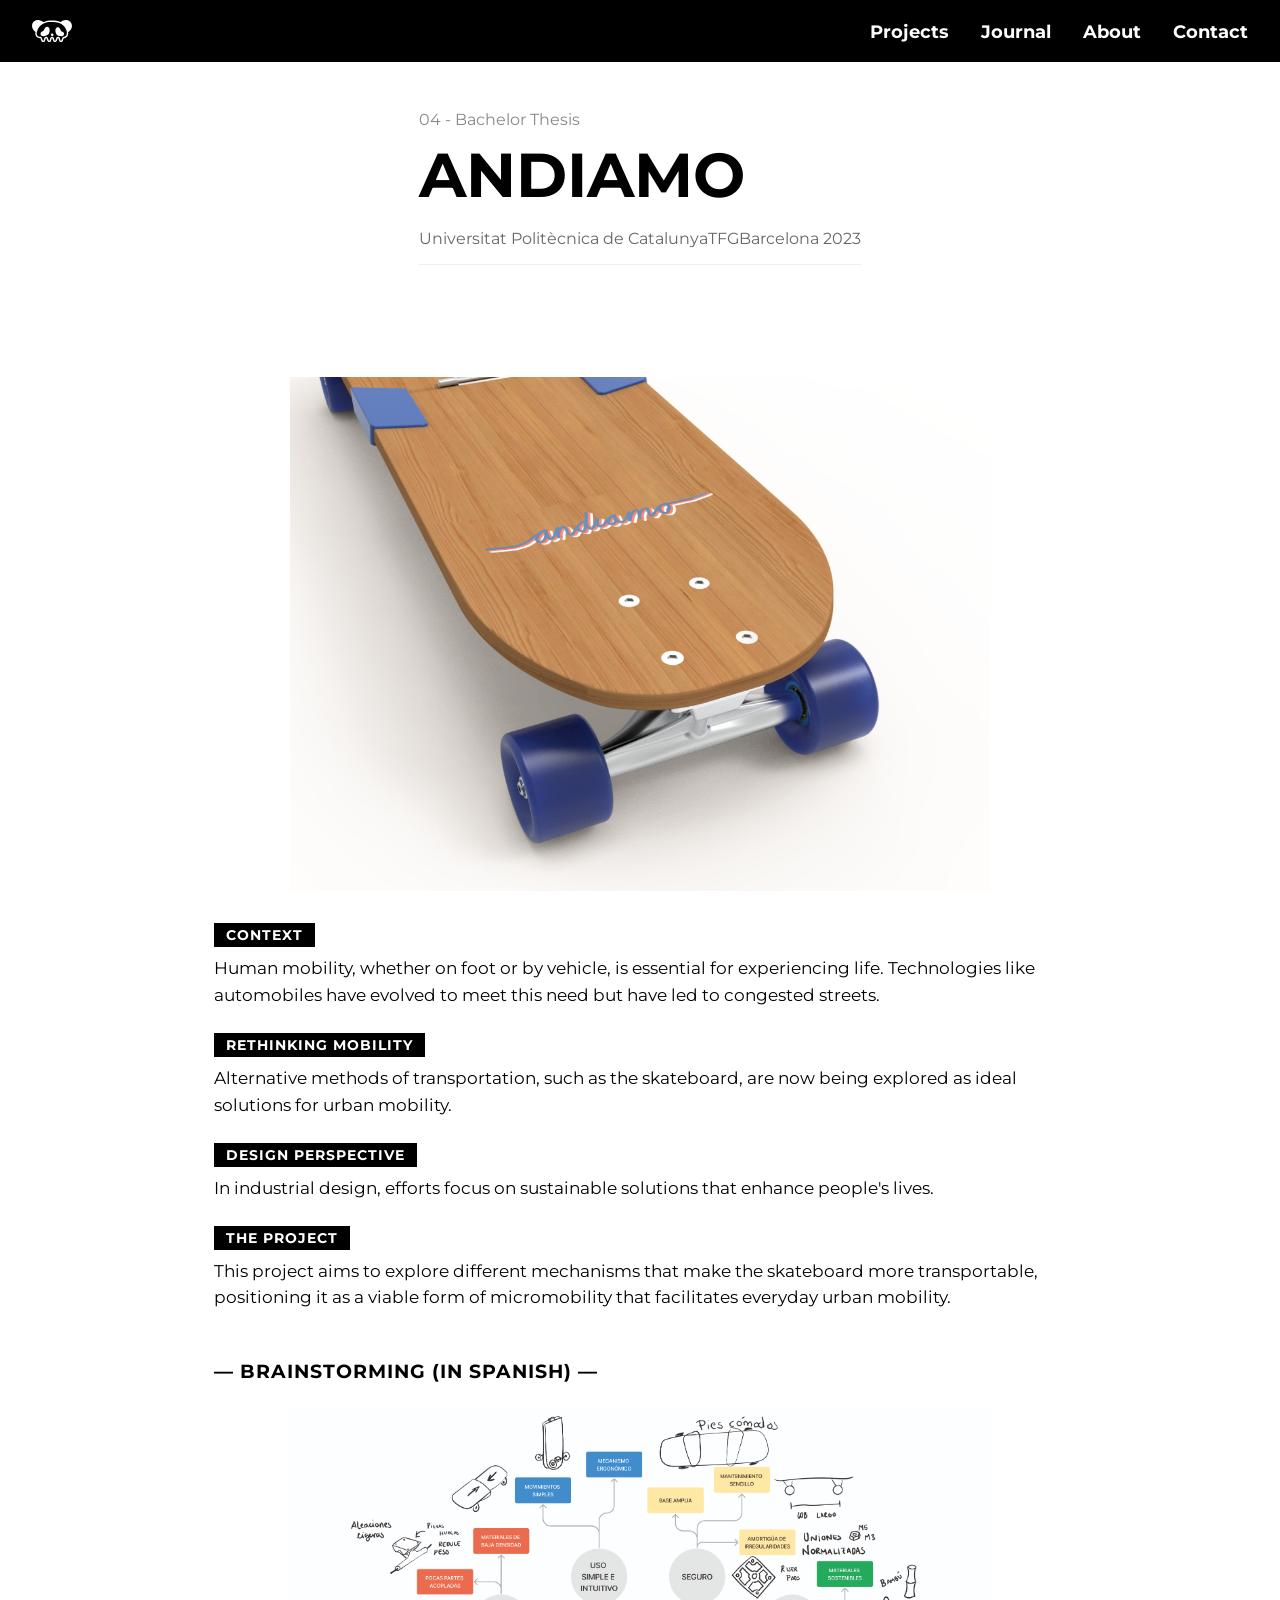
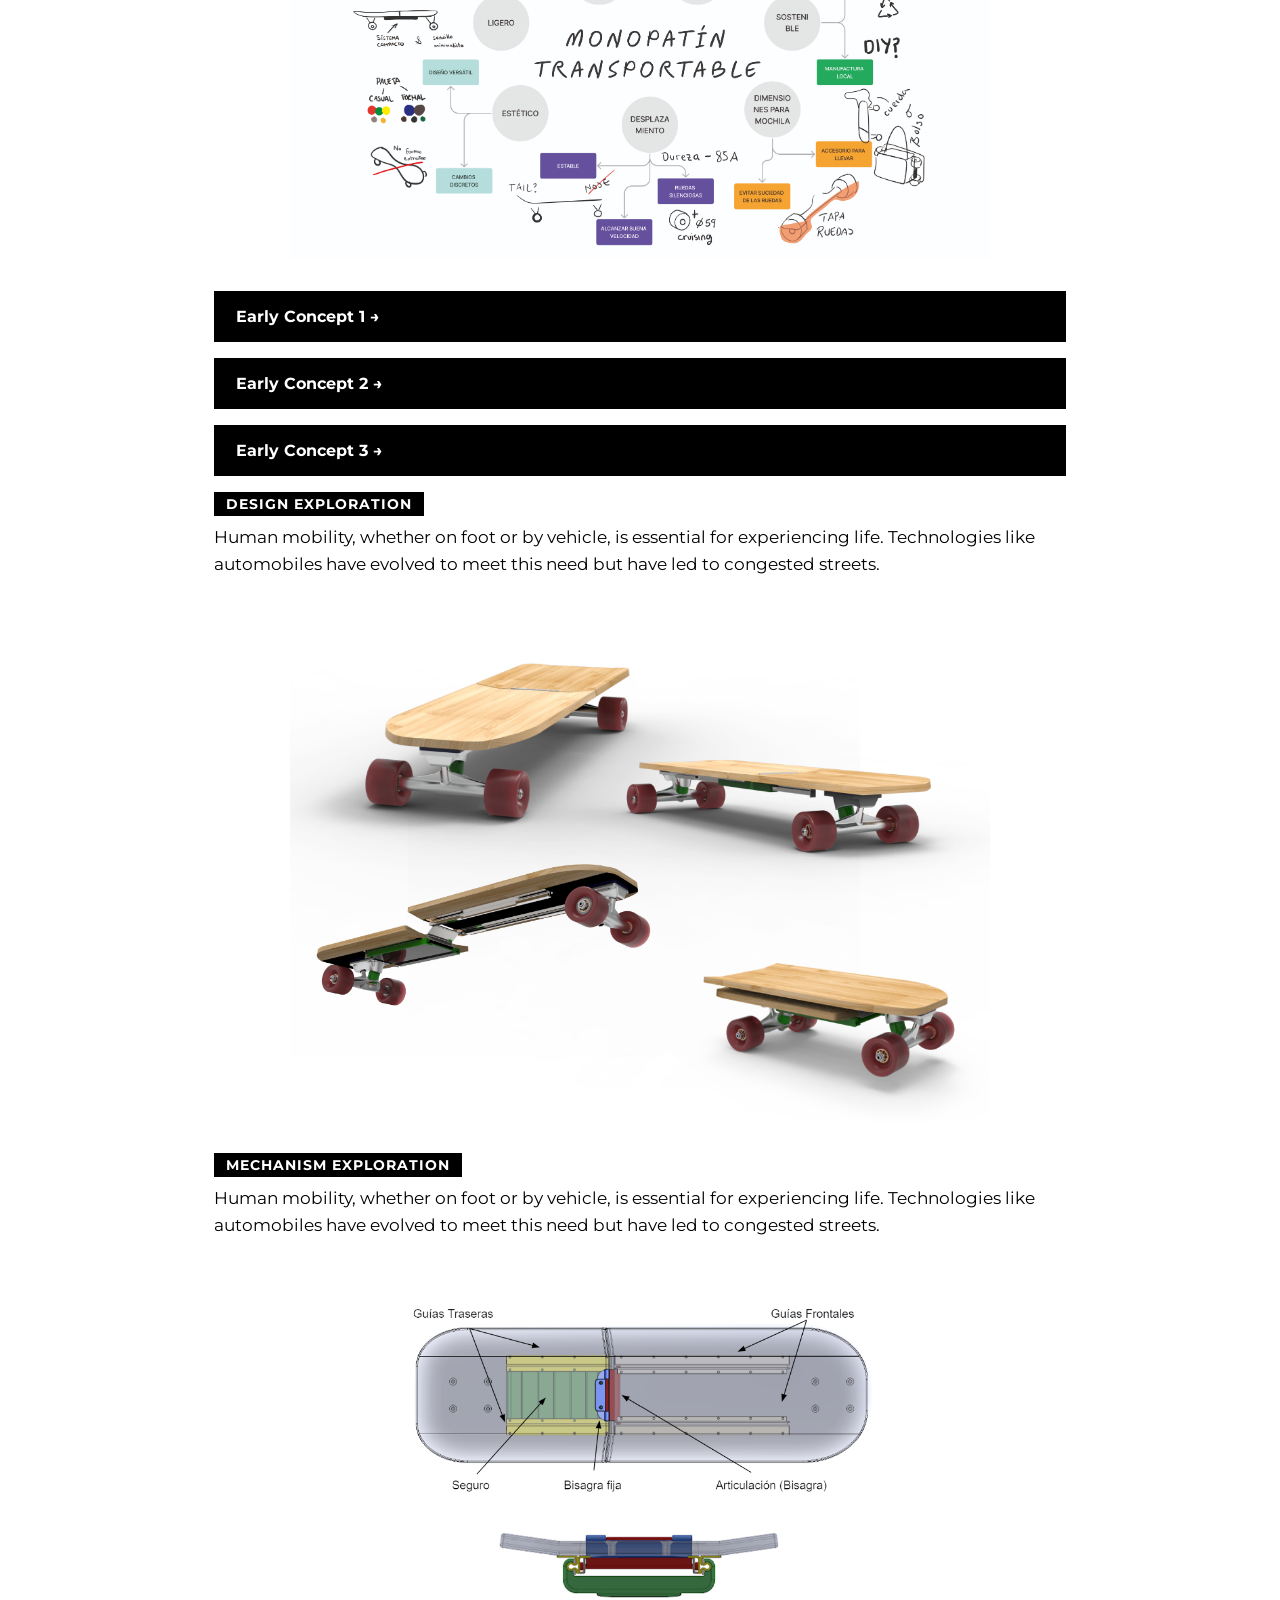
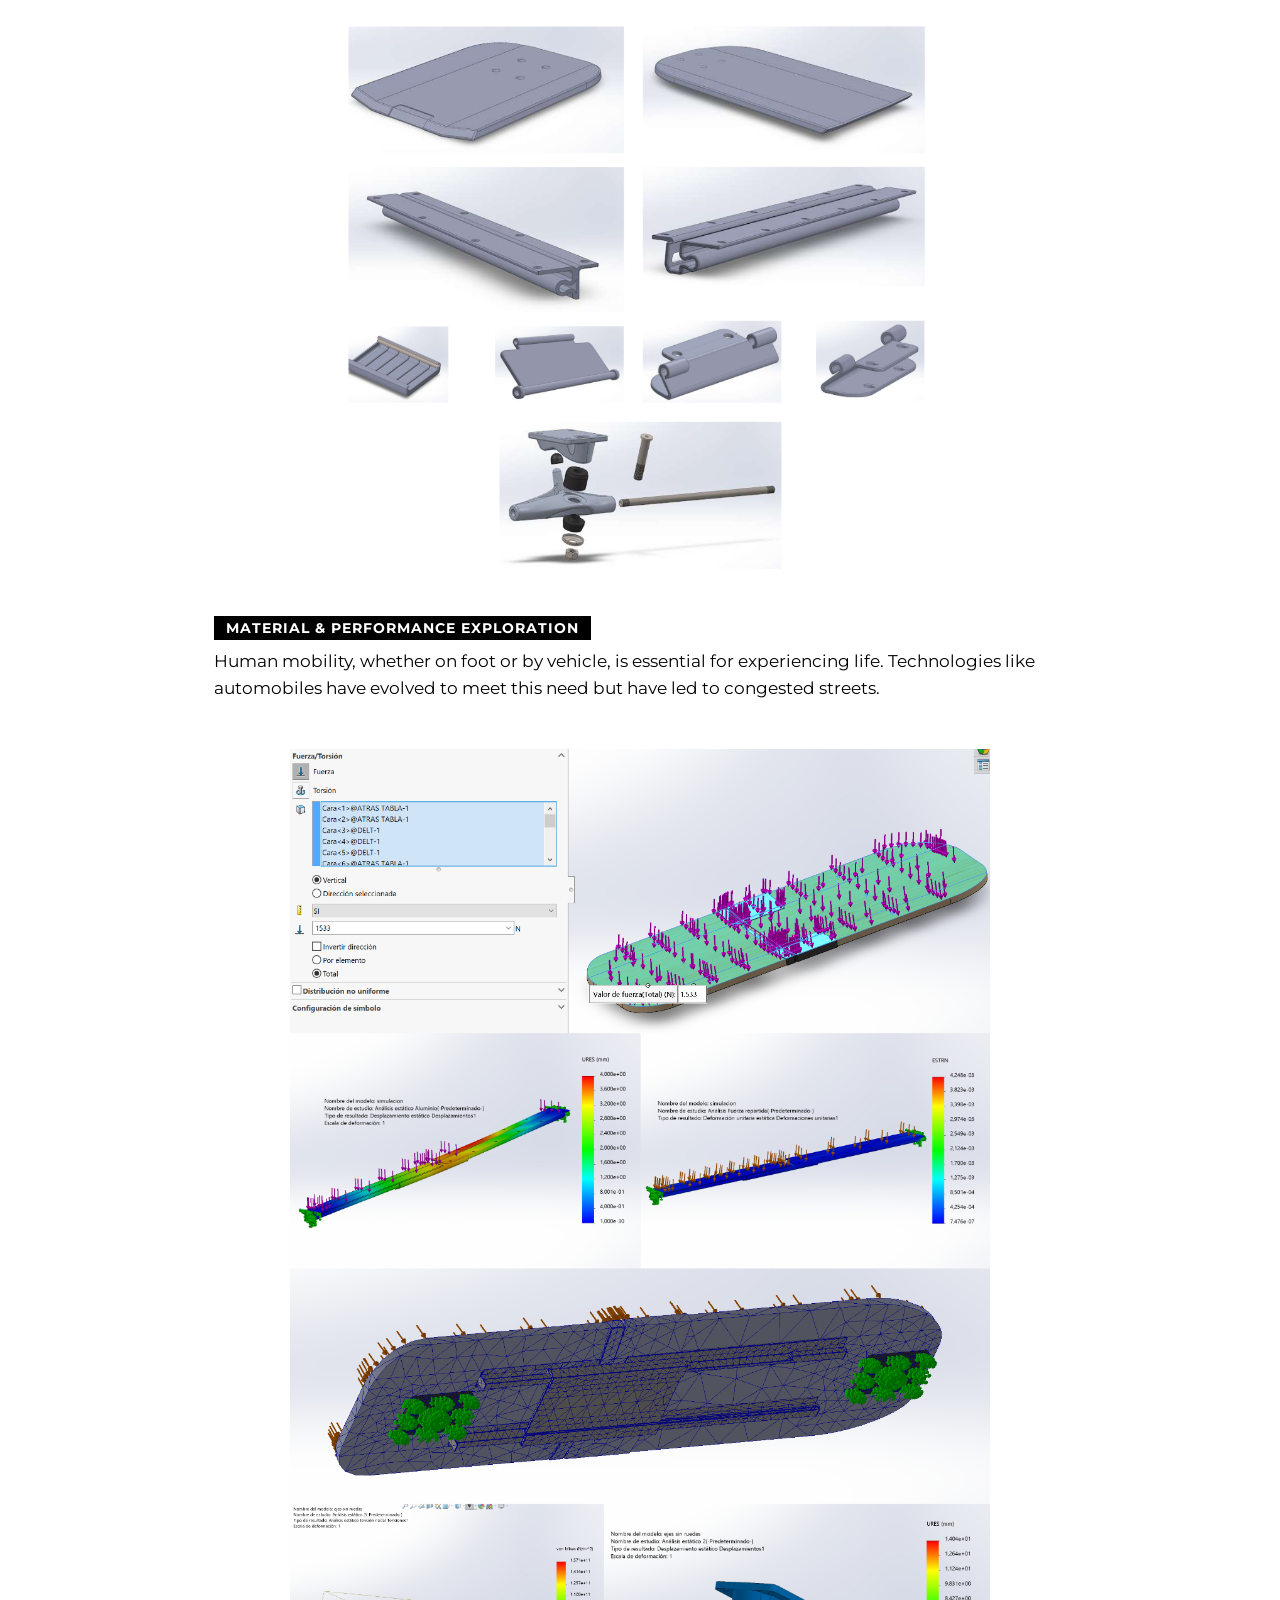
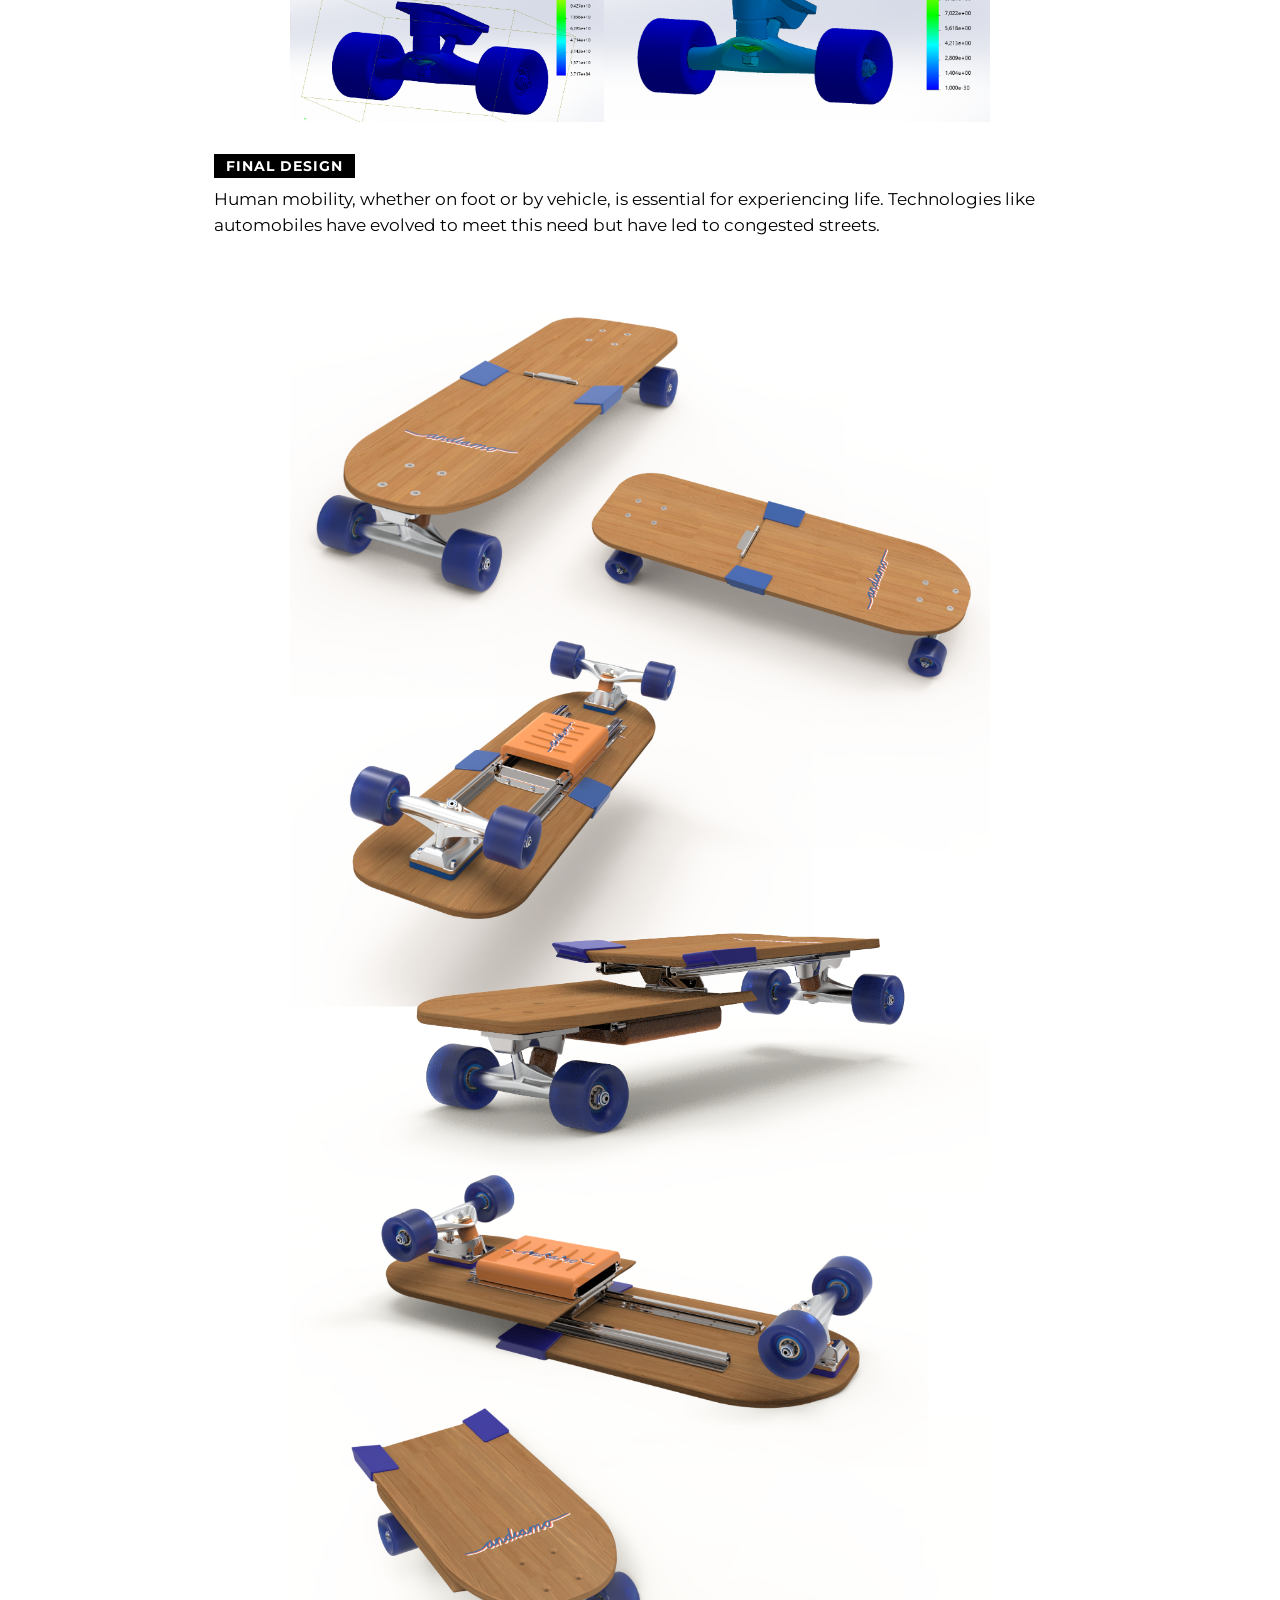
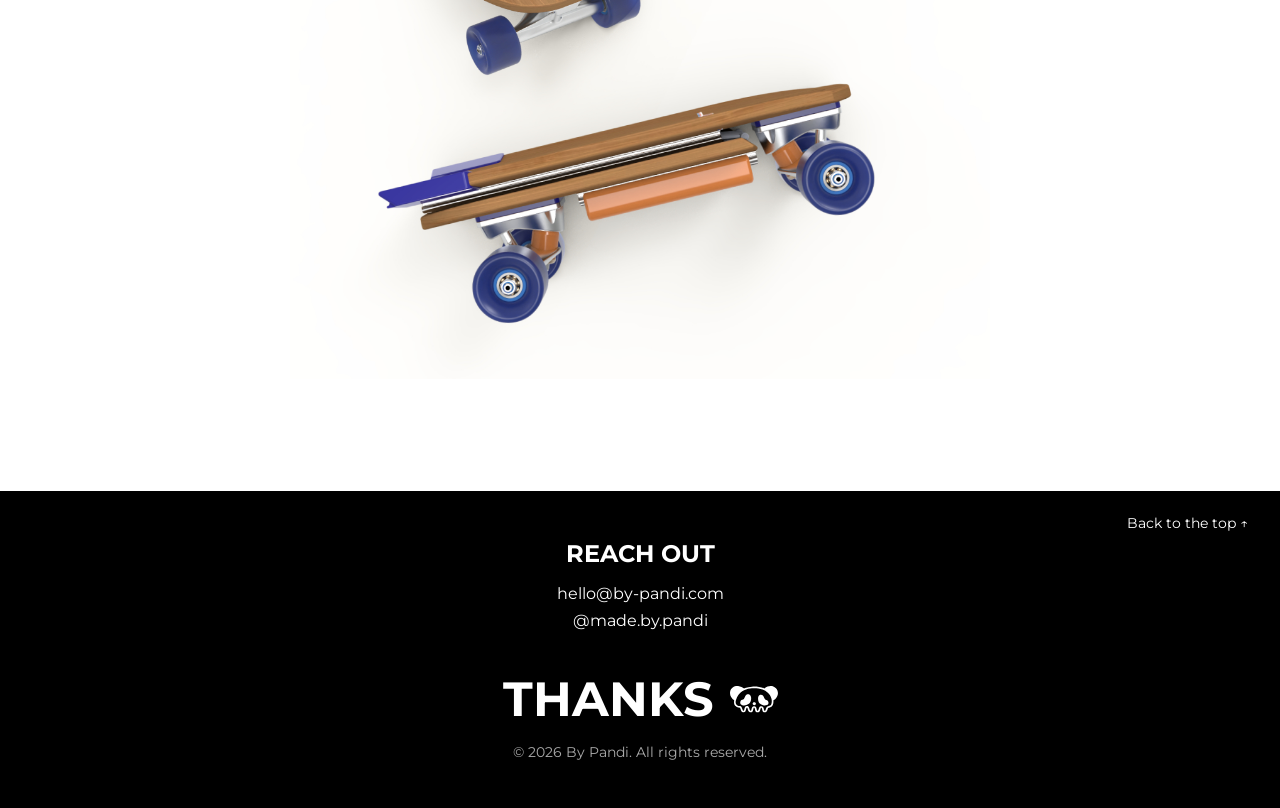
==== commit 6c887ab1: "Fix formatting of project title in andiamo.html" ====
--- a/andiamo.html
+++ b/andiamo.html
@@ -38,7 +38,7 @@
 
   <div class="archive-header">
     <p class="project-tag">04 - Bachelor Thesis</p>
-    <h1 class="project-title">ANDIAMO</h1>
+    <h1 class="project-title">ANDIAMO    </h1>
     <div class="project-meta">
       <span>Universitat Politècnica de Catalunya</span>
       <span>TFG</span>
--- a/styles.css
+++ b/styles.css
@@ -566,6 +566,90 @@
   height: auto;
 }
 /* ==========================================================
+   andiamo PAGE
+   ========================================================== */
+
+.info-block {
+  max-width: 900px;
+  margin: 0 auto 48px auto;
+}
+
+.info-row {
+  margin-bottom: 24px;
+}
+
+.info-row:last-child {
+  margin-bottom: 0;
+}
+
+.info-label {
+  display: inline-block;
+  background: var(--color-black);
+  color: var(--color-white);
+  font-weight: 700;
+  font-size: 0.85rem;
+  text-transform: uppercase;
+  letter-spacing: 1px;
+  padding: 4px 12px;
+  margin-bottom: 8px;
+}
+
+.info-text {
+  font-size: 1.05rem;
+  line-height: 1.6;
+}
+
+.accordion-item {
+  max-width: 900px;
+  margin: 0 auto 16px auto;
+  border: 2px solid var(--color-black);
+}
+
+.accordion-header {
+  display: block;
+  width: 100%;
+  background: var(--color-black);
+  color: var(--color-white);
+  font-family: var(--font-main);
+  font-weight: 700;
+  font-size: 1rem;
+  text-align: left;
+  border: none;
+  padding: 14px 20px;
+  cursor: pointer;
+  transition: background 0.2s ease, color 0.2s ease;
+}
+
+.accordion-header:hover {
+  background: var(--color-pink);
+  color: var(--color-black);
+}
+
+.accordion-header .arrow {
+  display: inline-block;
+  transition: transform 0.2s ease;
+}
+
+.accordion-header.active .arrow {
+  transform: rotate(90deg);
+}
+
+.accordion-content {
+  display: none;
+  padding: 20px;
+}
+
+.accordion-content.open {
+  display: block;
+}
+
+.accordion-content img {
+  max-width: 100%;
+  height: auto;
+  display: block;
+  margin: 0 auto;
+}
+/* ==========================================================
    FANZINE PAGE
    ========================================================== */
 
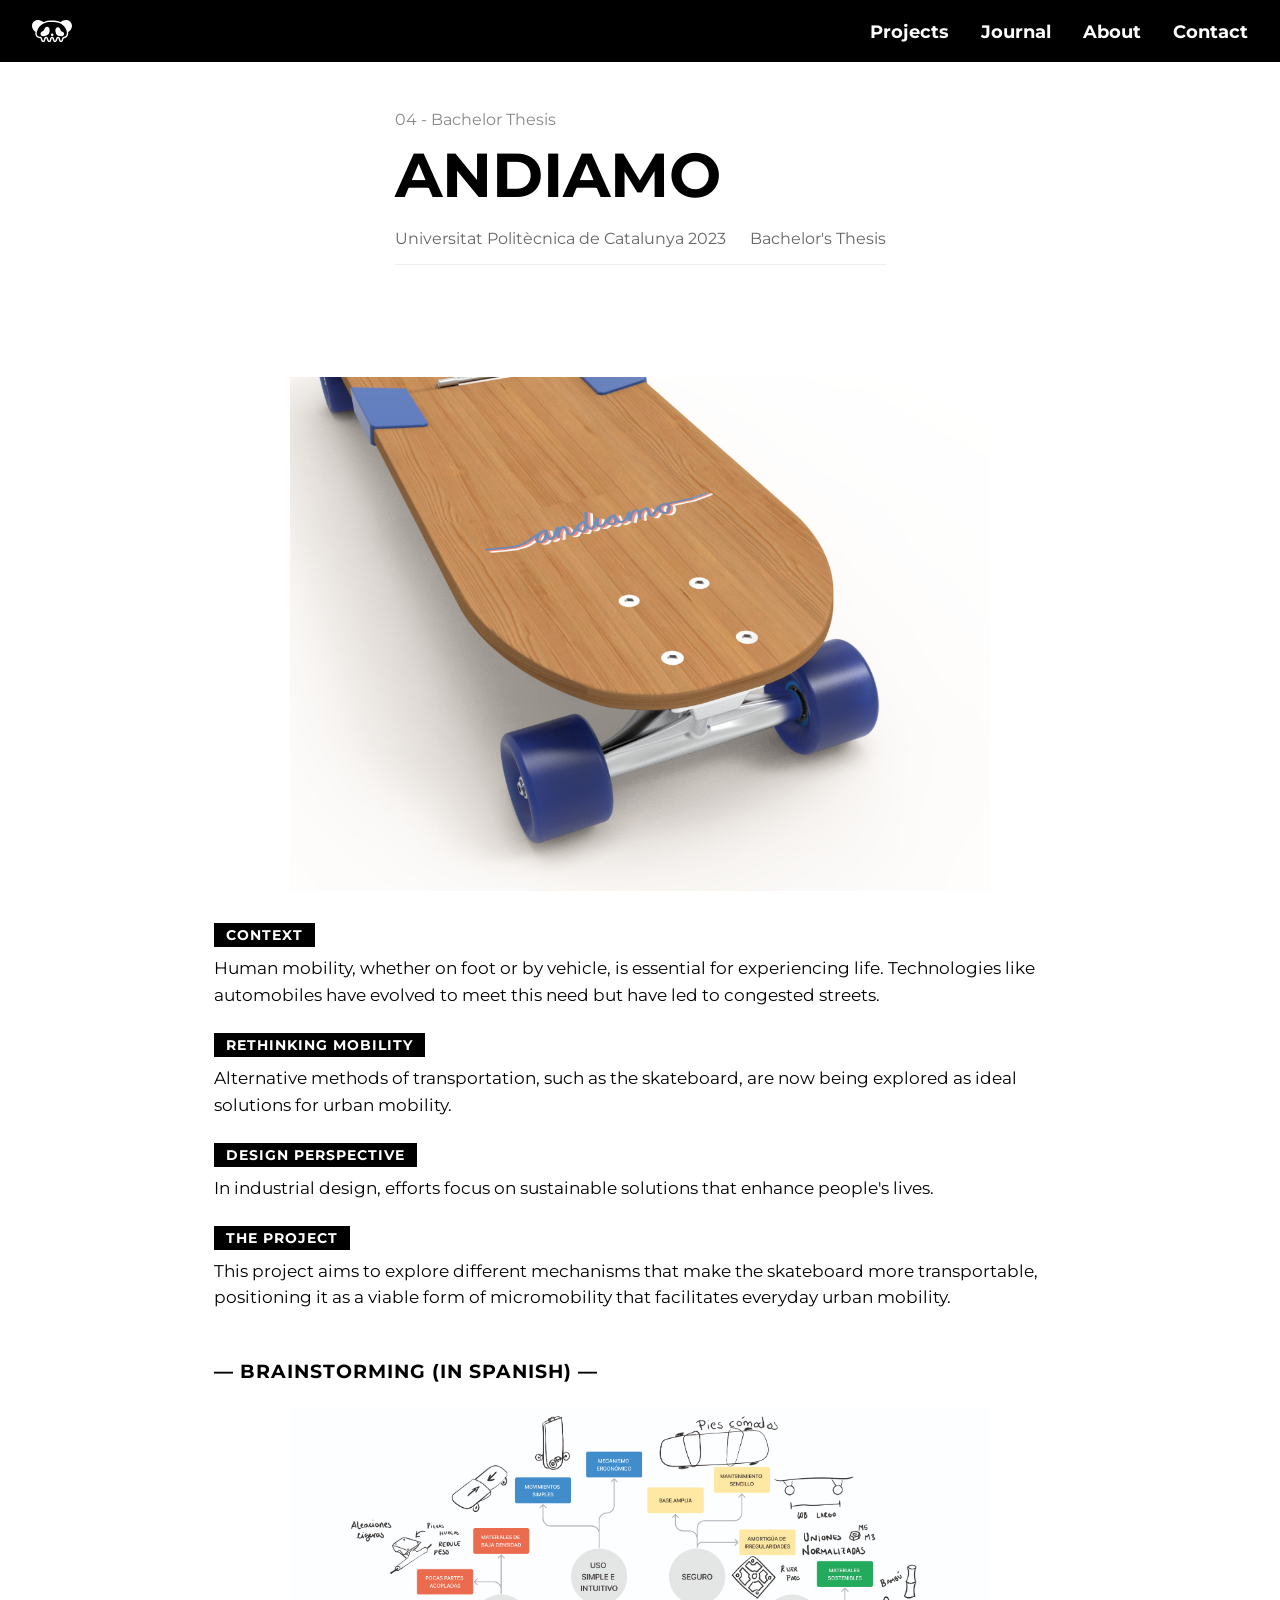
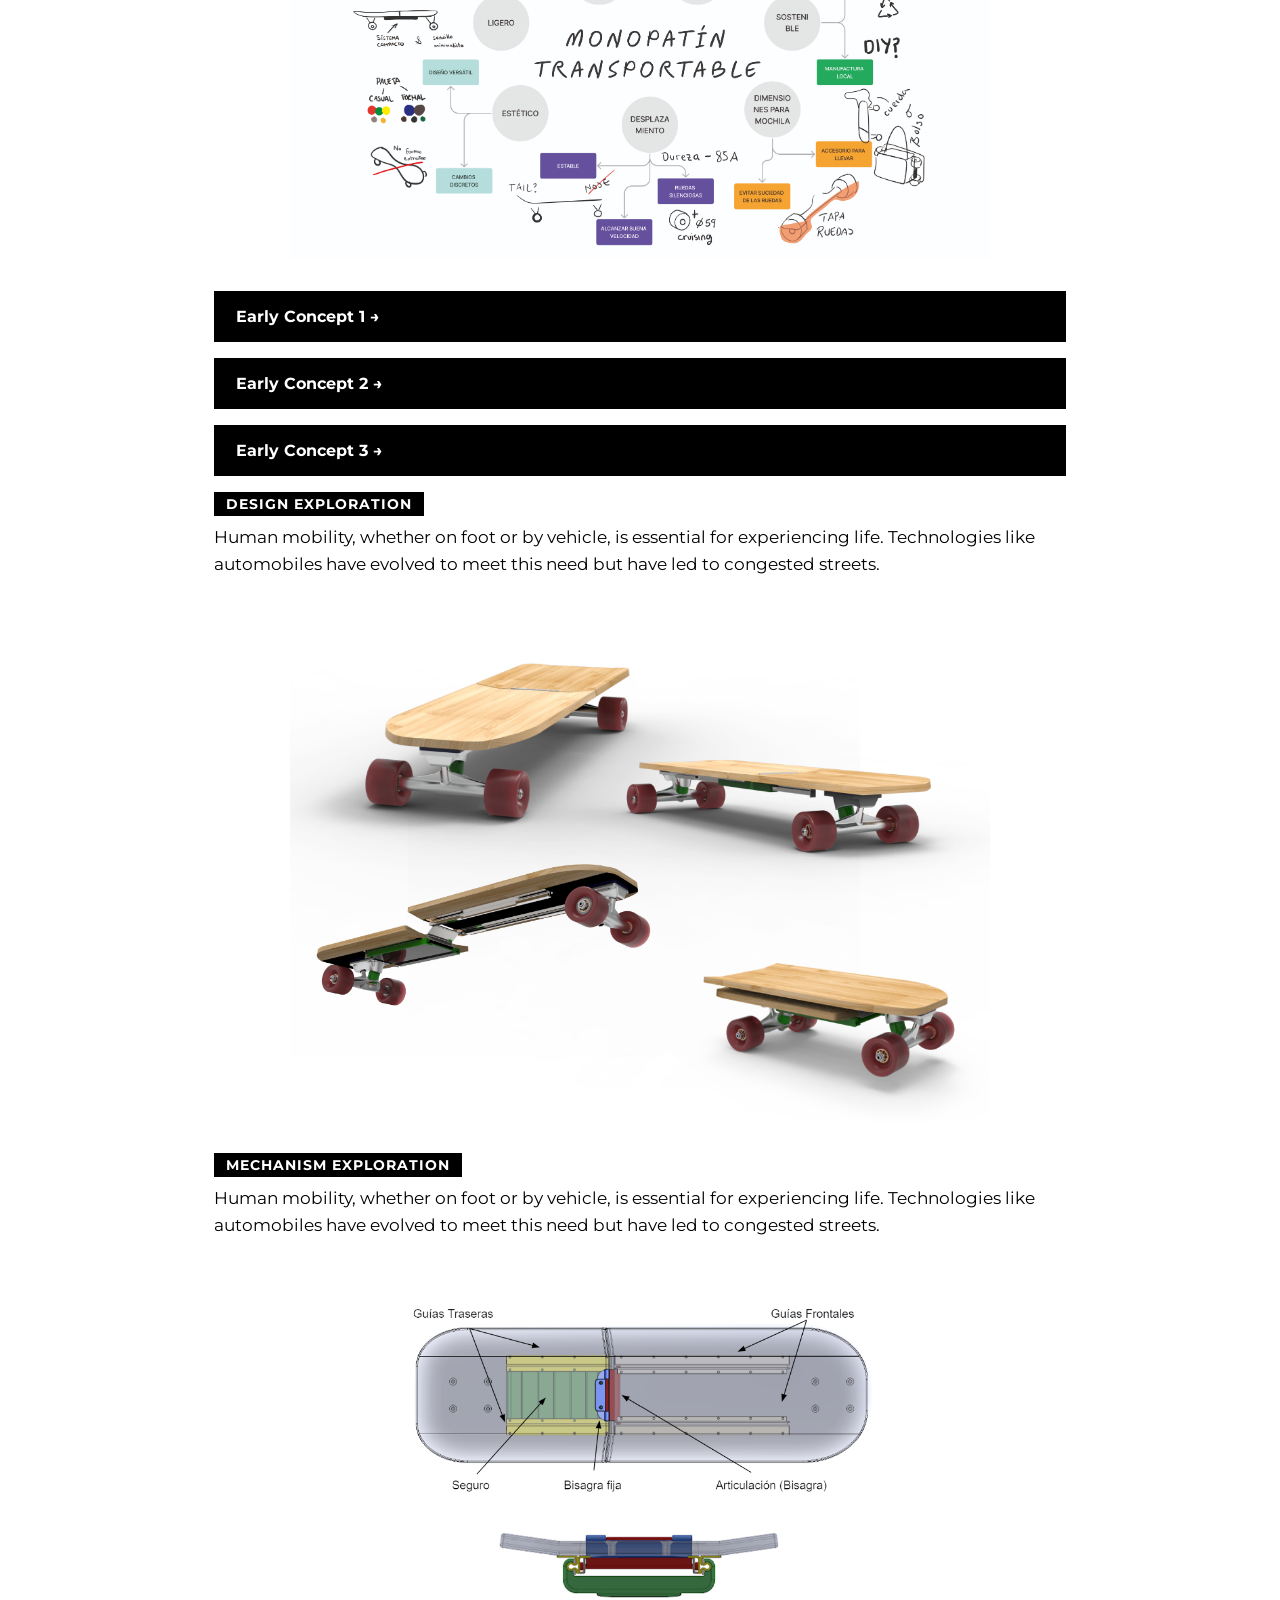
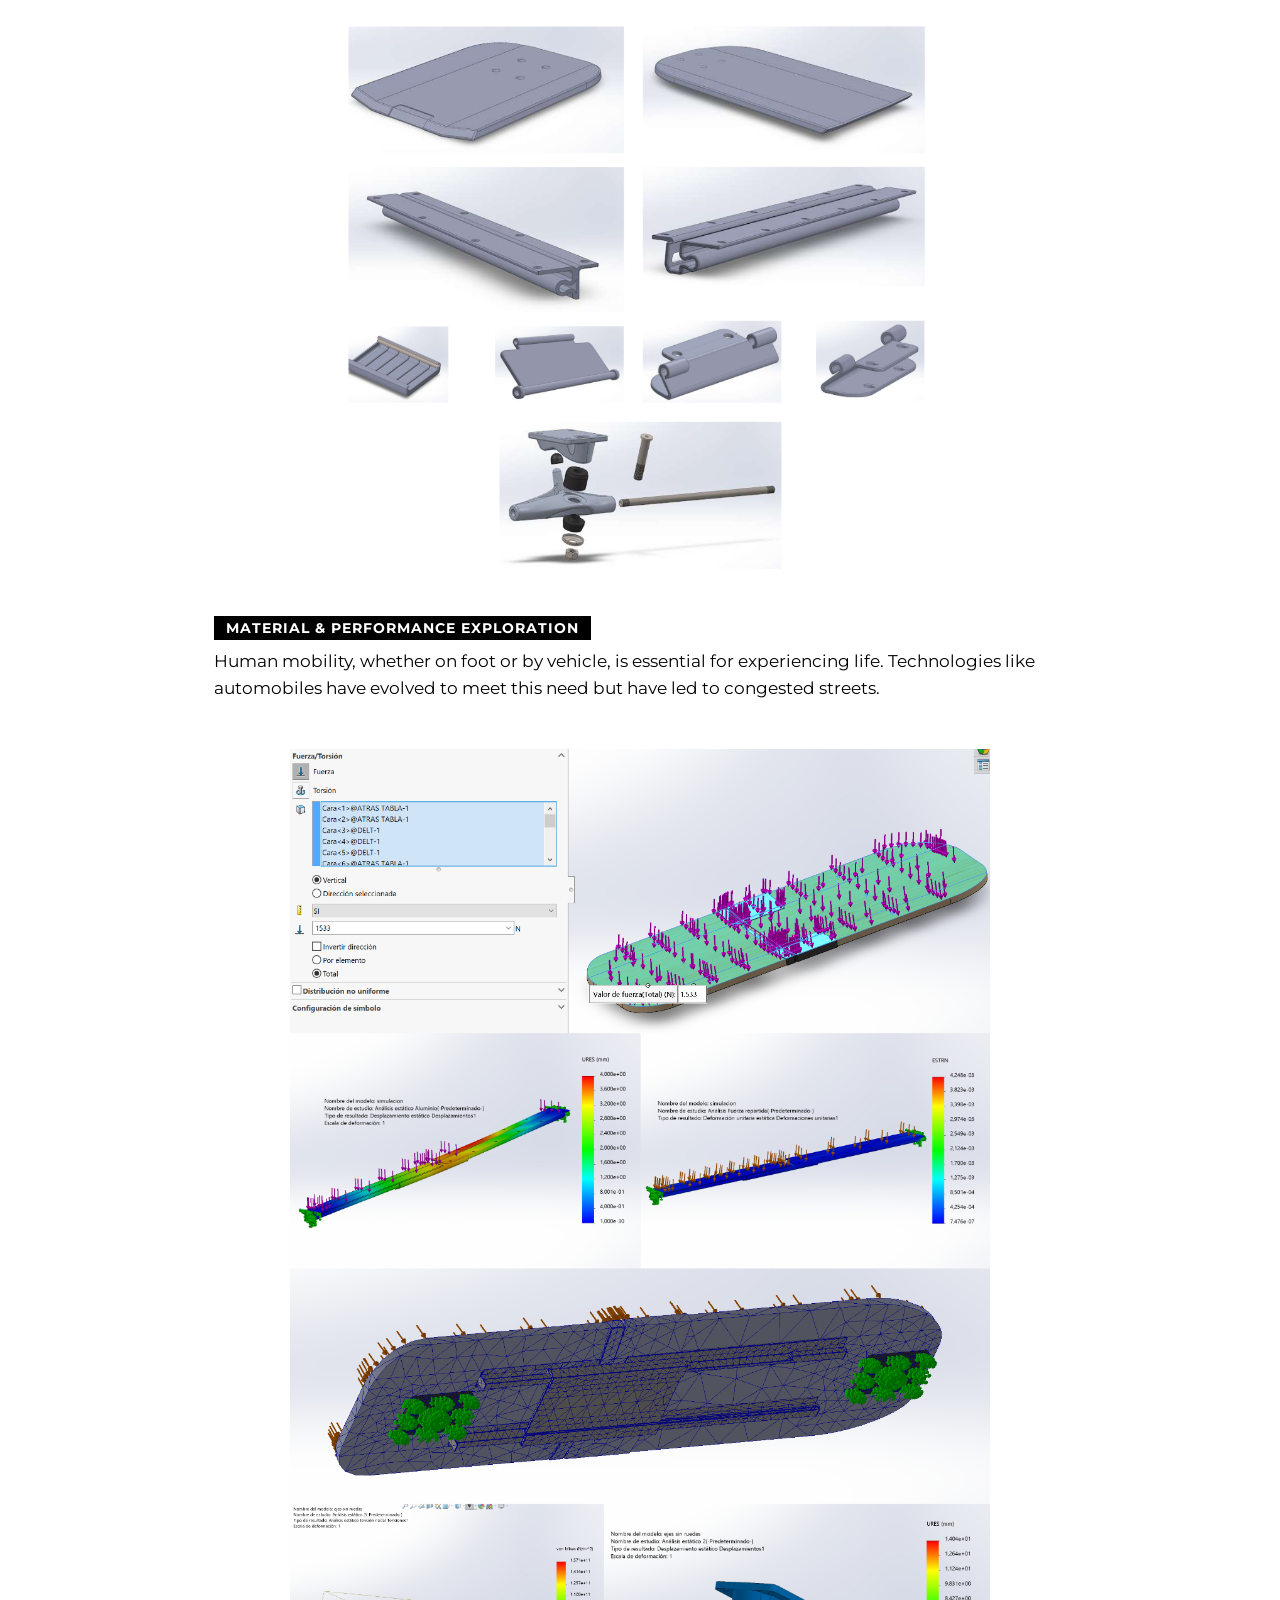
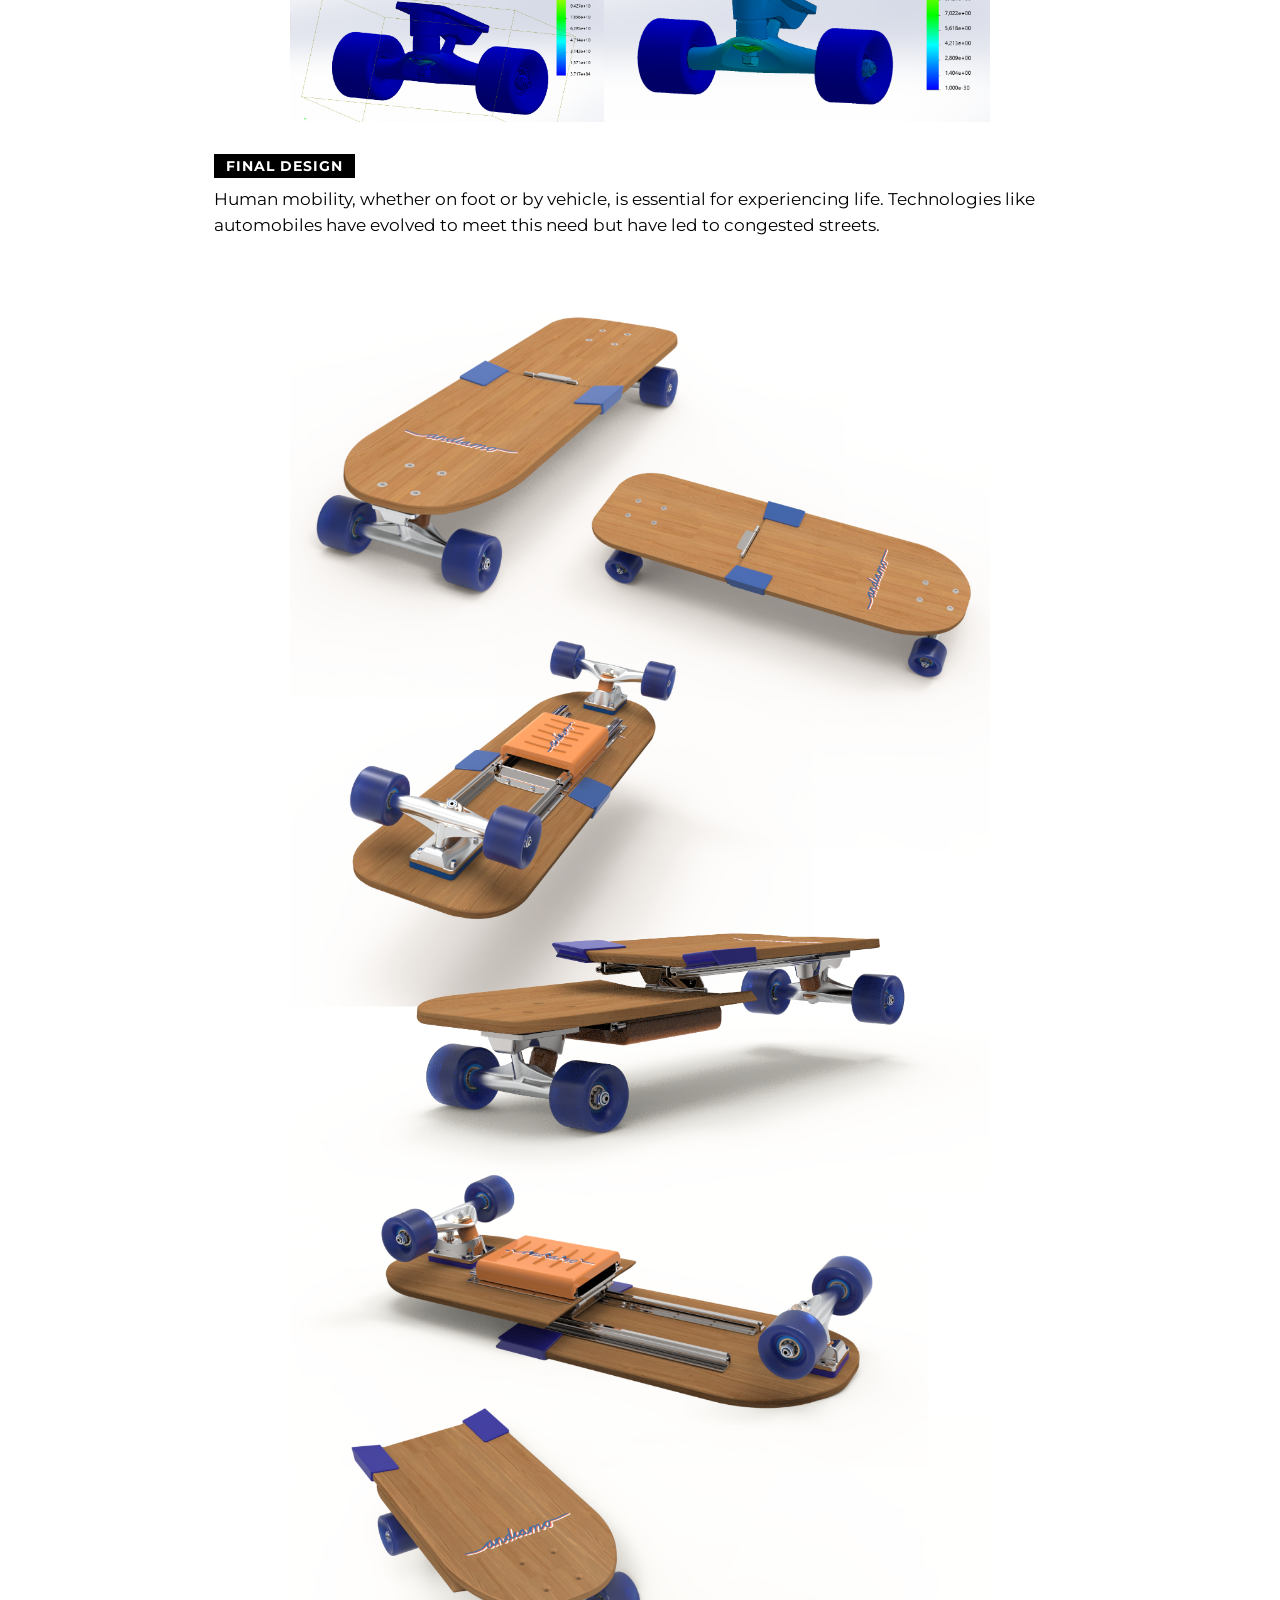
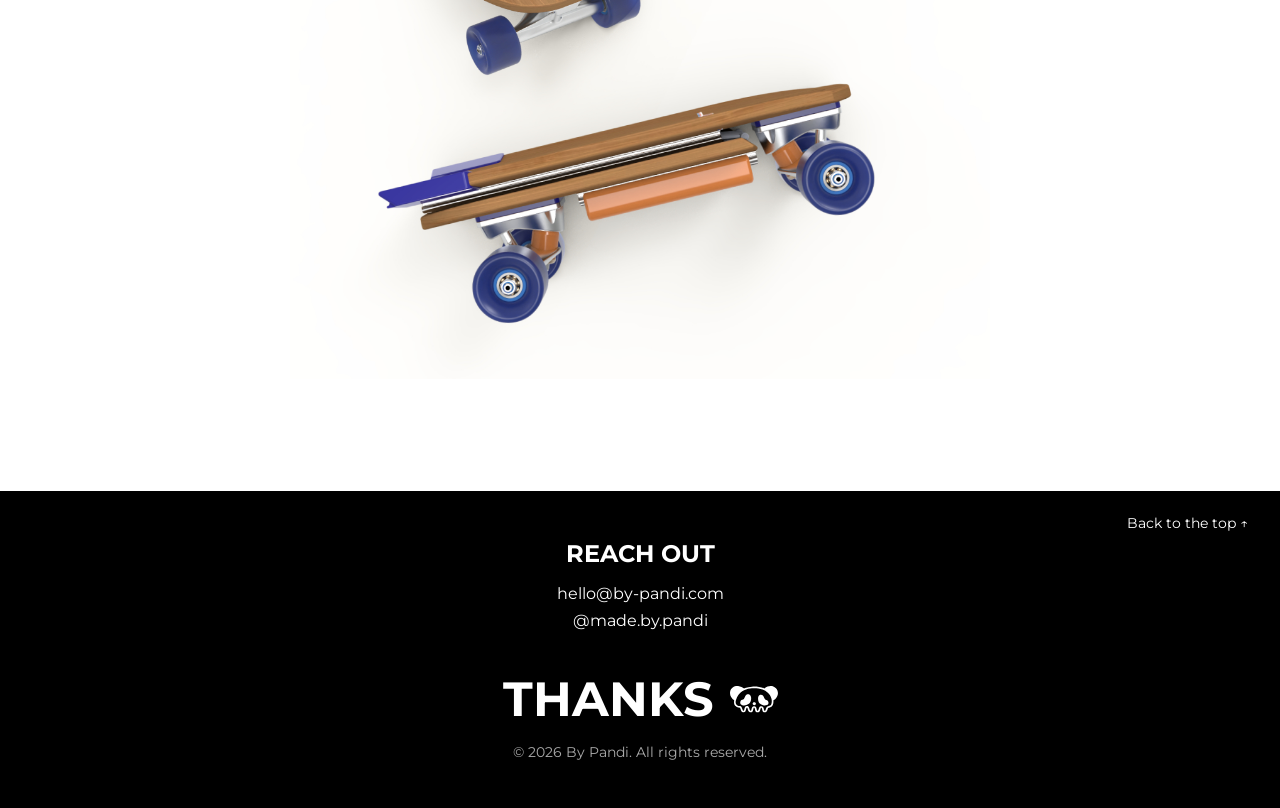
==== commit fee390c0: "Update andiamo.html" ====
--- a/andiamo.html
+++ b/andiamo.html
@@ -40,9 +40,8 @@
     <p class="project-tag">04 - Bachelor Thesis</p>
     <h1 class="project-title">ANDIAMO    </h1>
     <div class="project-meta">
-      <span>Universitat Politècnica de Catalunya</span>
-      <span>TFG</span>
-      <span>Barcelona 2023</span>
+      <span>Universitat Politècnica de Catalunya 2023</span>
+      <span>Bachelor's Thesis</span>
     </div>
   </div>
 
--- a/styles.css
+++ b/styles.css
@@ -490,6 +490,7 @@
 .project-meta {
   display: flex;
   justify-content: space-between;
+  gap: 24px;
   color: #666;
   padding-bottom: 16px;
   border-bottom: 1px solid #eee;
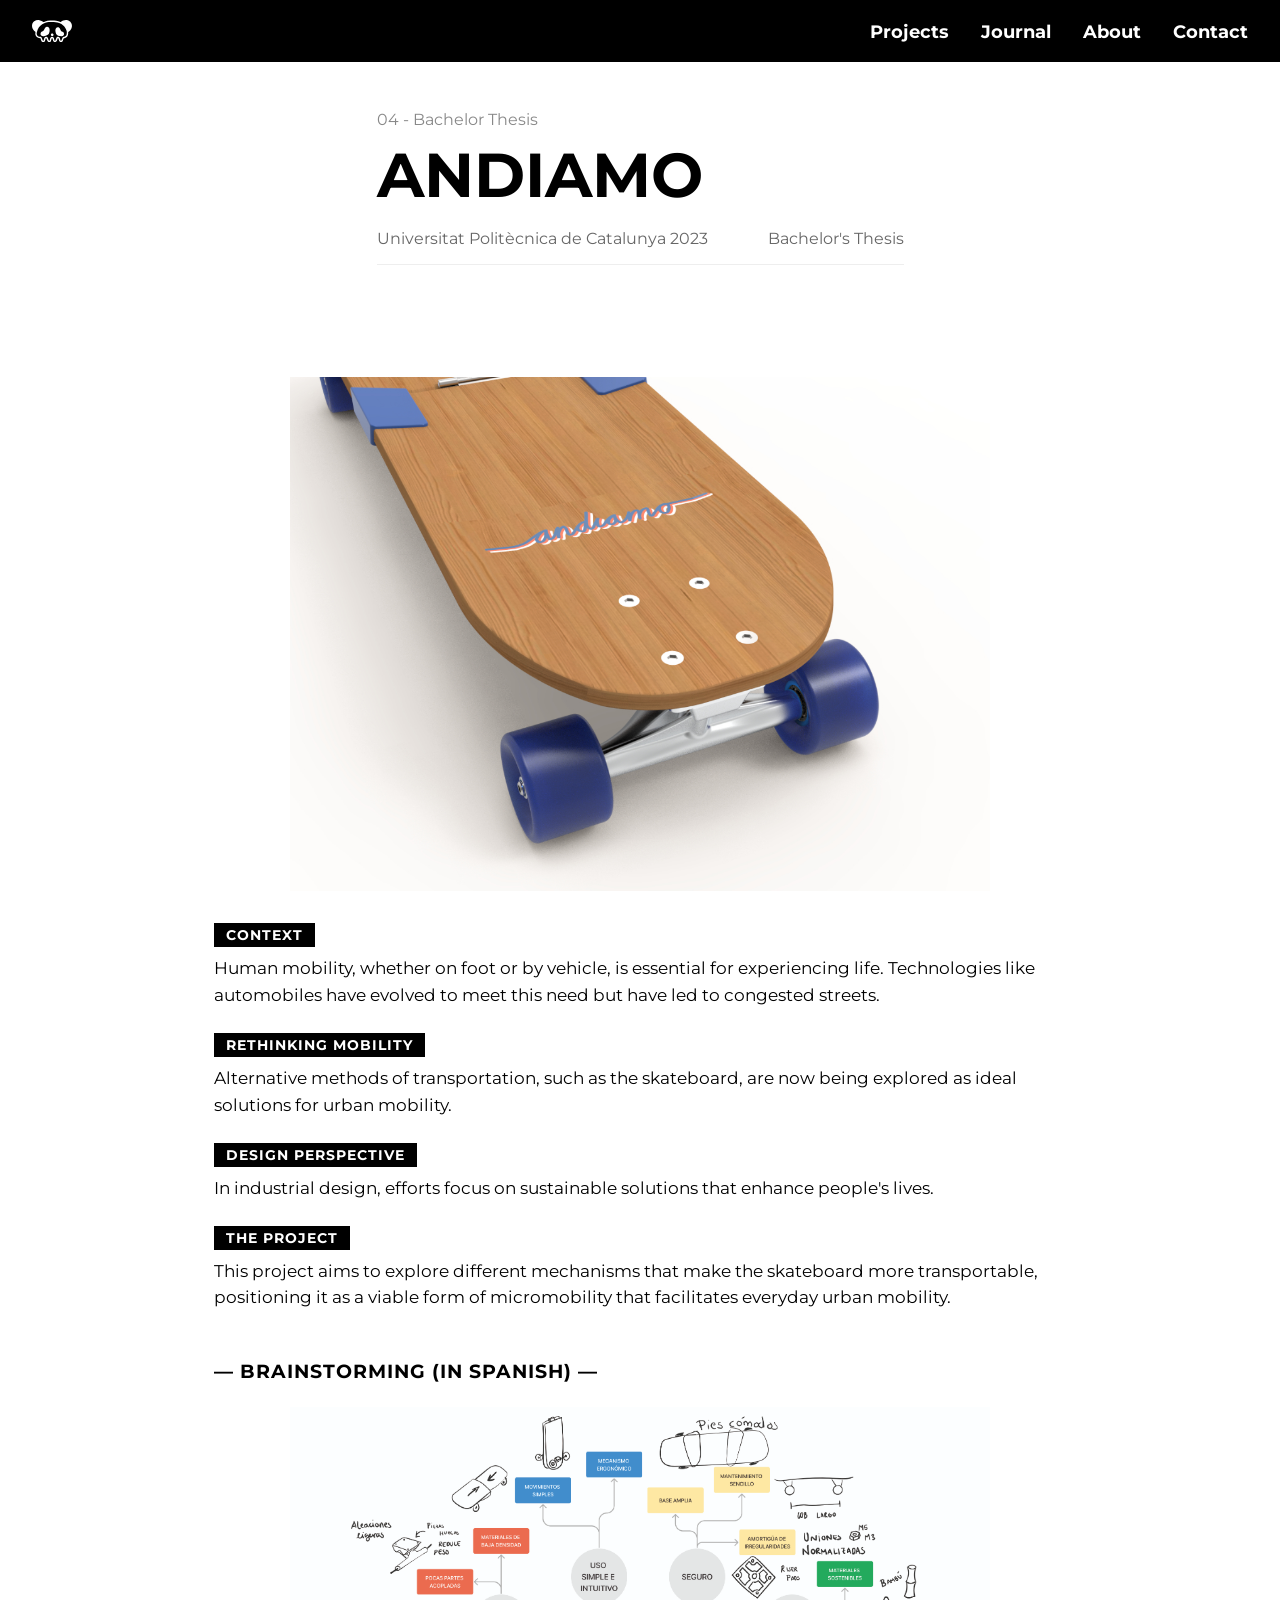
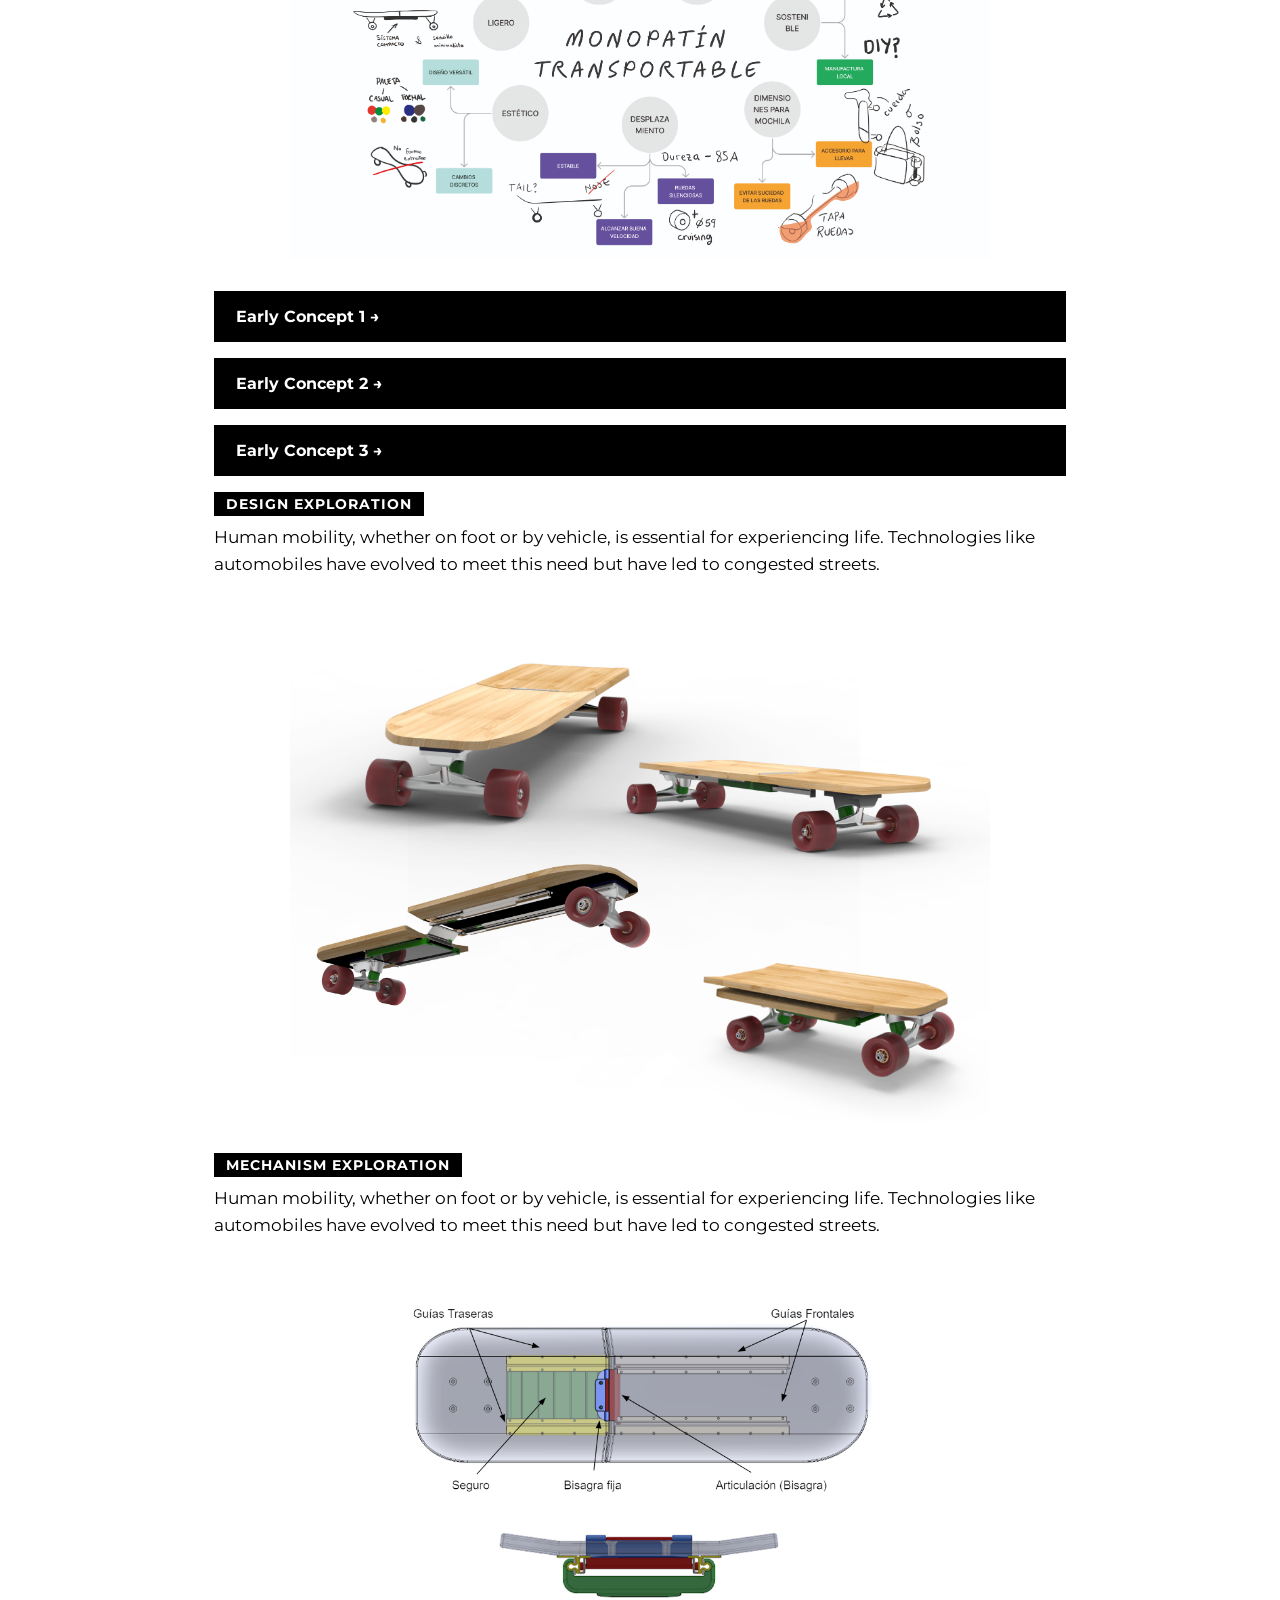
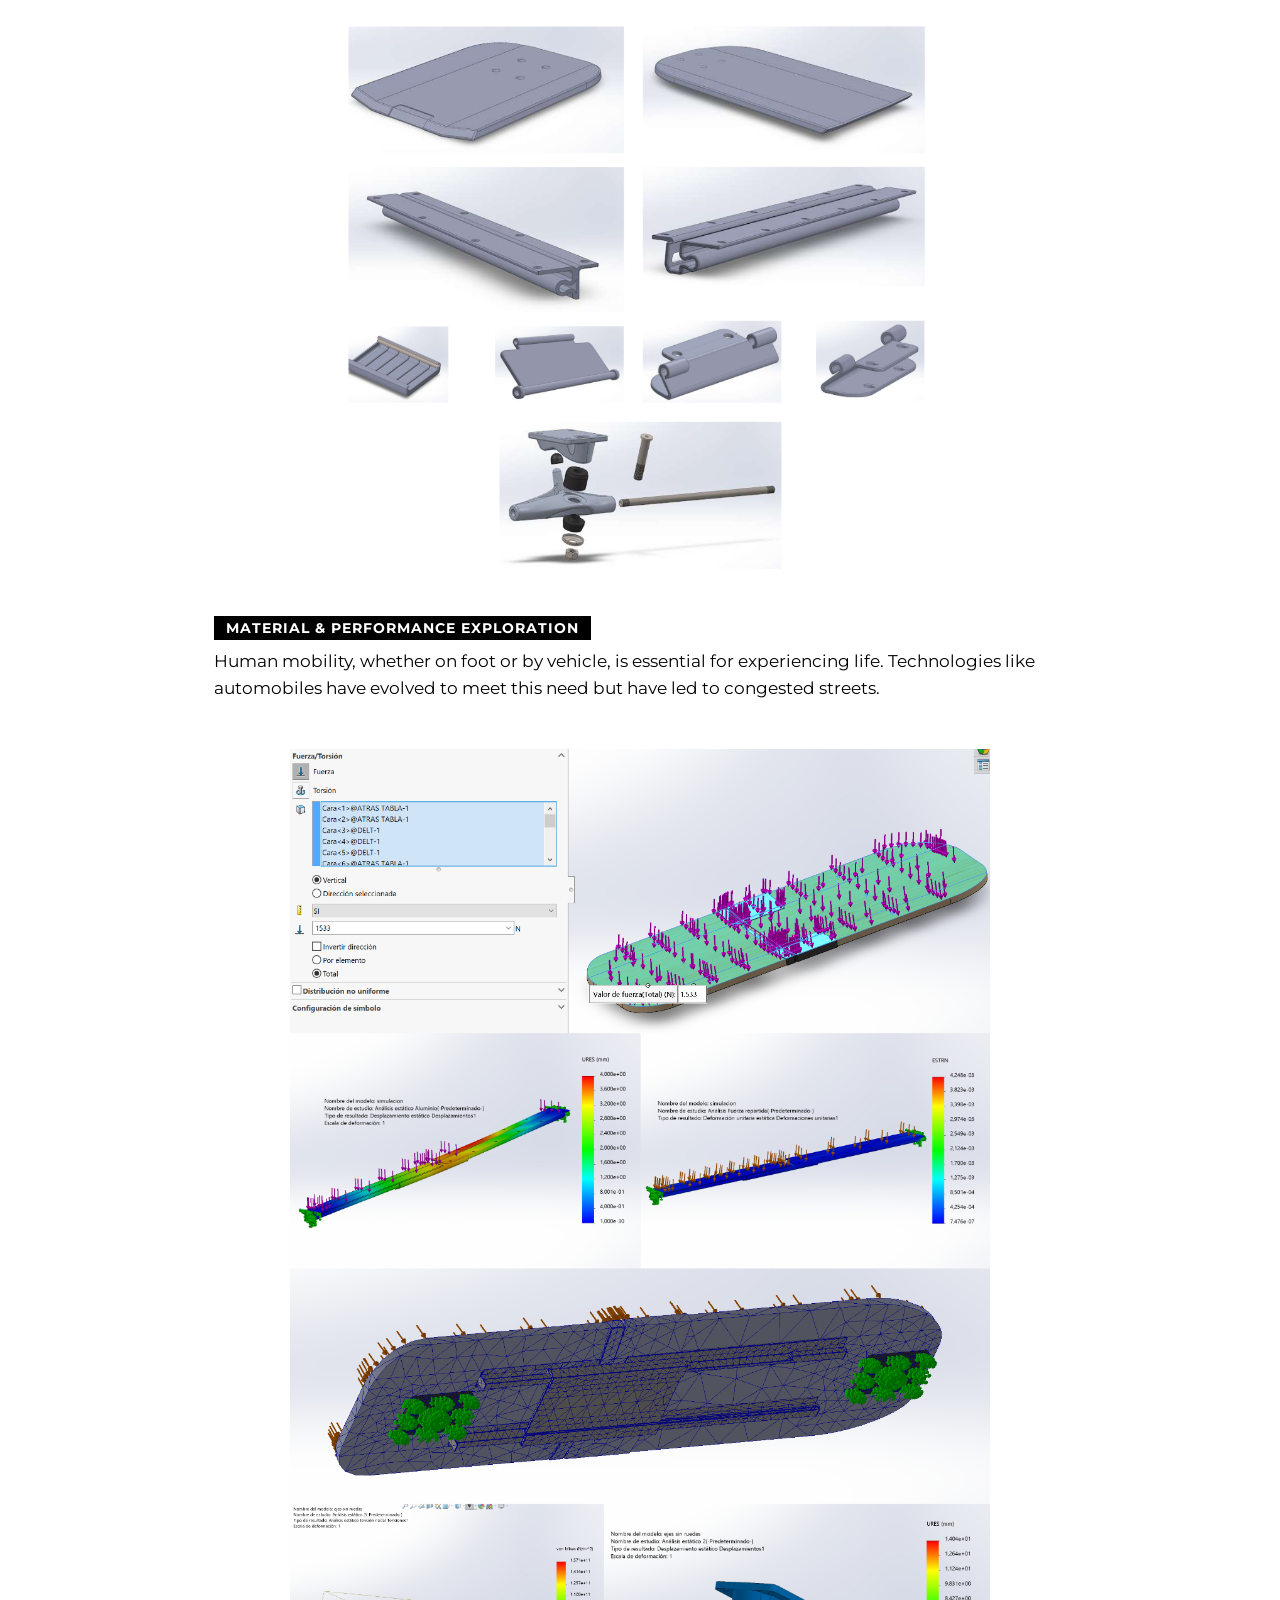
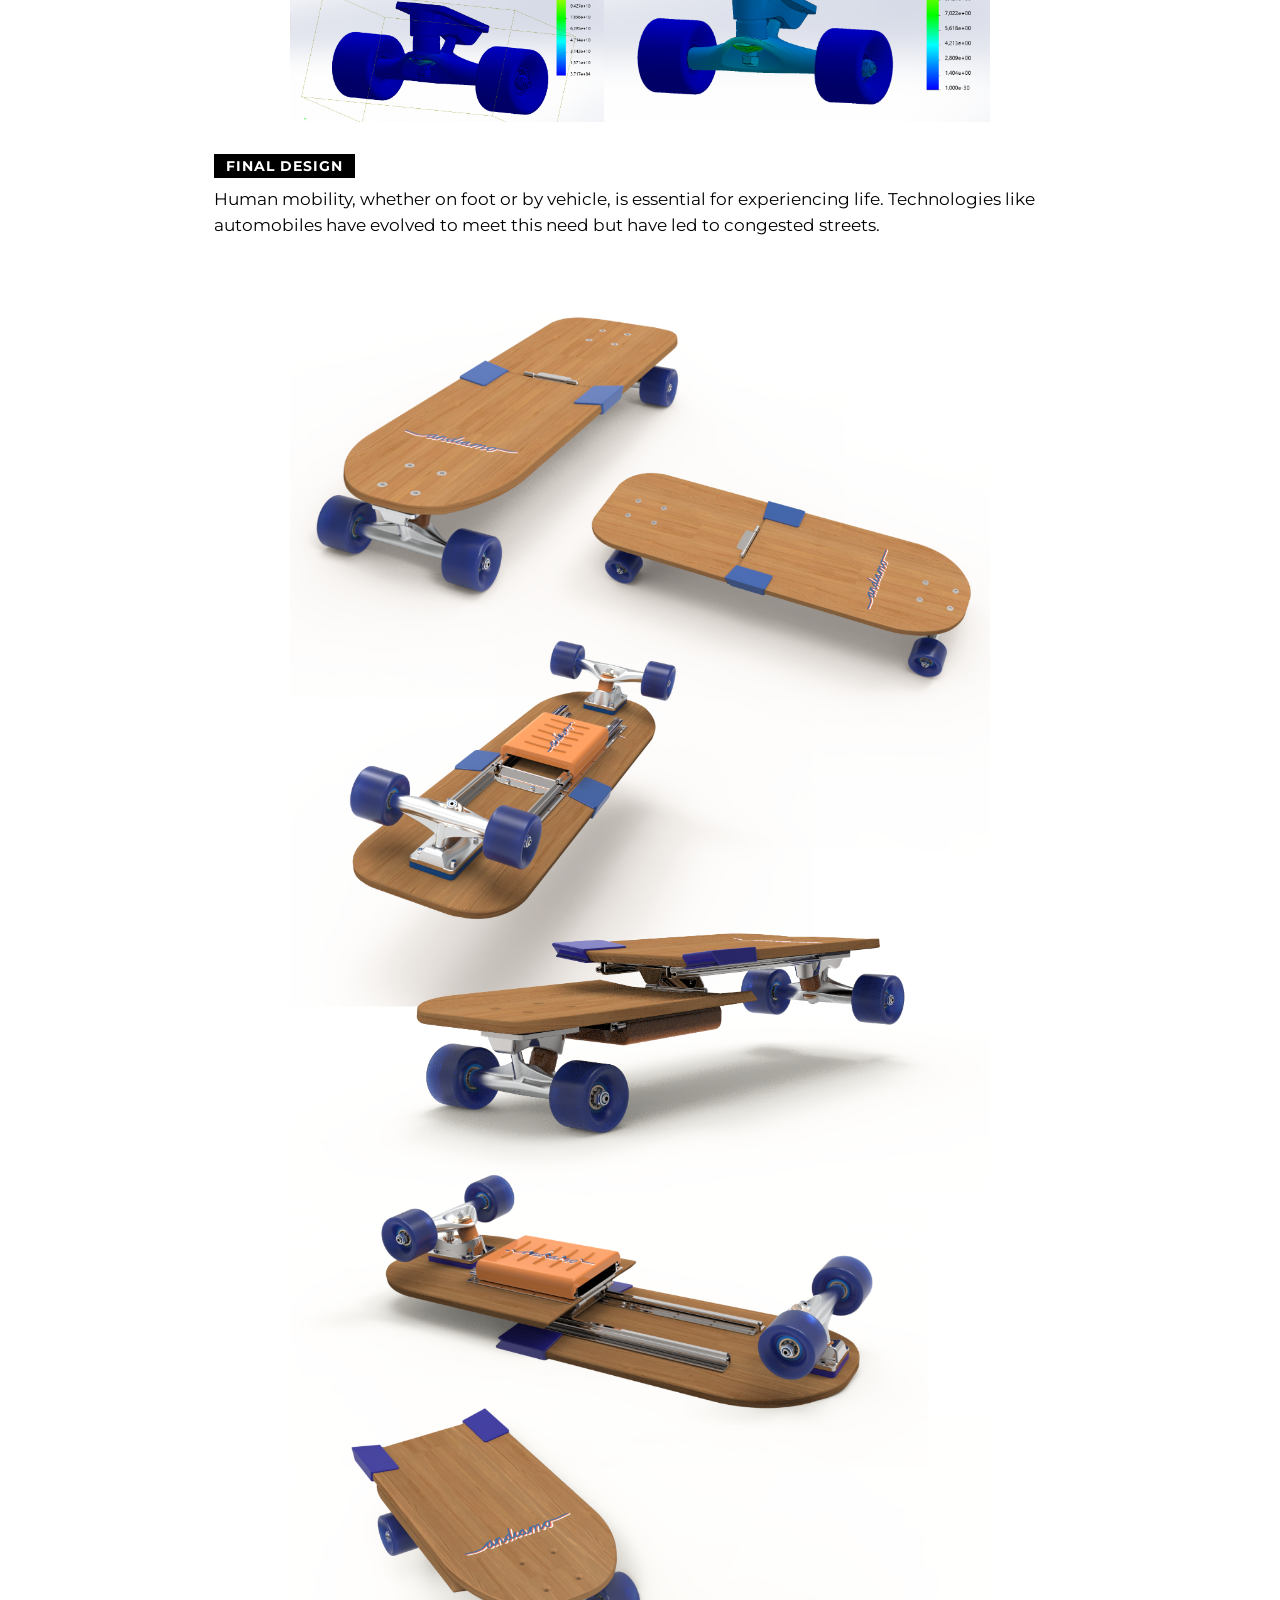
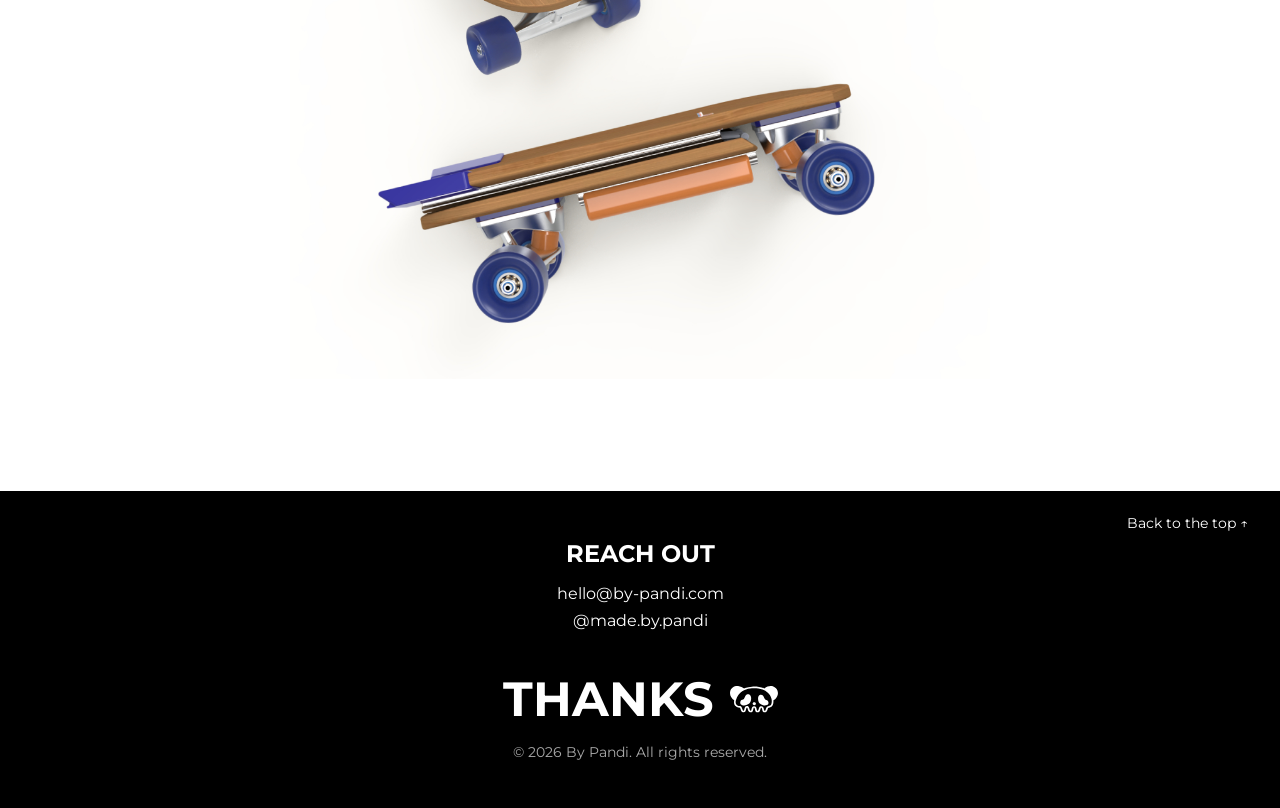
==== commit f16f5717: "Update andiamo.html" ====
--- a/andiamo.html
+++ b/andiamo.html
@@ -72,26 +72,26 @@
 
     <img src="images/andiamo-brainstorming.jpg" alt="" class="project-doodle">
 
-    <div class="accordion-item">
-      <button class="accordion-header">Early Concept 1 <span class="arrow">→</span></button>
-      <div class="accordion-content">
-        <img src="images/andiamo-boceto-1.jpg" alt="Draft 1">
-      </div>
-    </div>
+    <div class="accordion-item accordion-pink">
+  <button class="accordion-header">Early Concept 1 <span class="arrow">→</span></button>
+  <div class="accordion-content">
+    <img src="images/andiamo-boceto-1.jpg" alt="Draft 1">
+  </div>
+</div>
 
-    <div class="accordion-item">
-      <button class="accordion-header">Early Concept 2 <span class="arrow">→</span></button>
-      <div class="accordion-content">
-        <img src="images/andiamo-boceto-2.jpg" alt="Draft 2">
-      </div>
-    </div>
+<div class="accordion-item accordion-green">
+  <button class="accordion-header">Early Concept 2 <span class="arrow">→</span></button>
+  <div class="accordion-content">
+    <img src="images/andiamo-boceto-2.jpg" alt="Draft 2">
+  </div>
+</div>
 
-    <div class="accordion-item">
-      <button class="accordion-header">Early Concept 3 <span class="arrow">→</span></button>
-      <div class="accordion-content">
-        <img src="images/andiamo-boceto-3.jpg" alt="Draft 3">
-      </div>
-    </div>
+<div class="accordion-item accordion-red">
+  <button class="accordion-header">Early Concept 3 <span class="arrow">→</span></button>
+  <div class="accordion-content">
+    <img src="images/andiamo-boceto-3.jpg" alt="Draft 3">
+  </div>
+</div>
 
     <div class="info-block">
       <div class="info-row">
--- a/styles.css
+++ b/styles.css
@@ -490,7 +490,7 @@
 .project-meta {
   display: flex;
   justify-content: space-between;
-  gap: 24px;
+  gap: 60px;
   color: #666;
   padding-bottom: 16px;
   border-bottom: 1px solid #eee;
